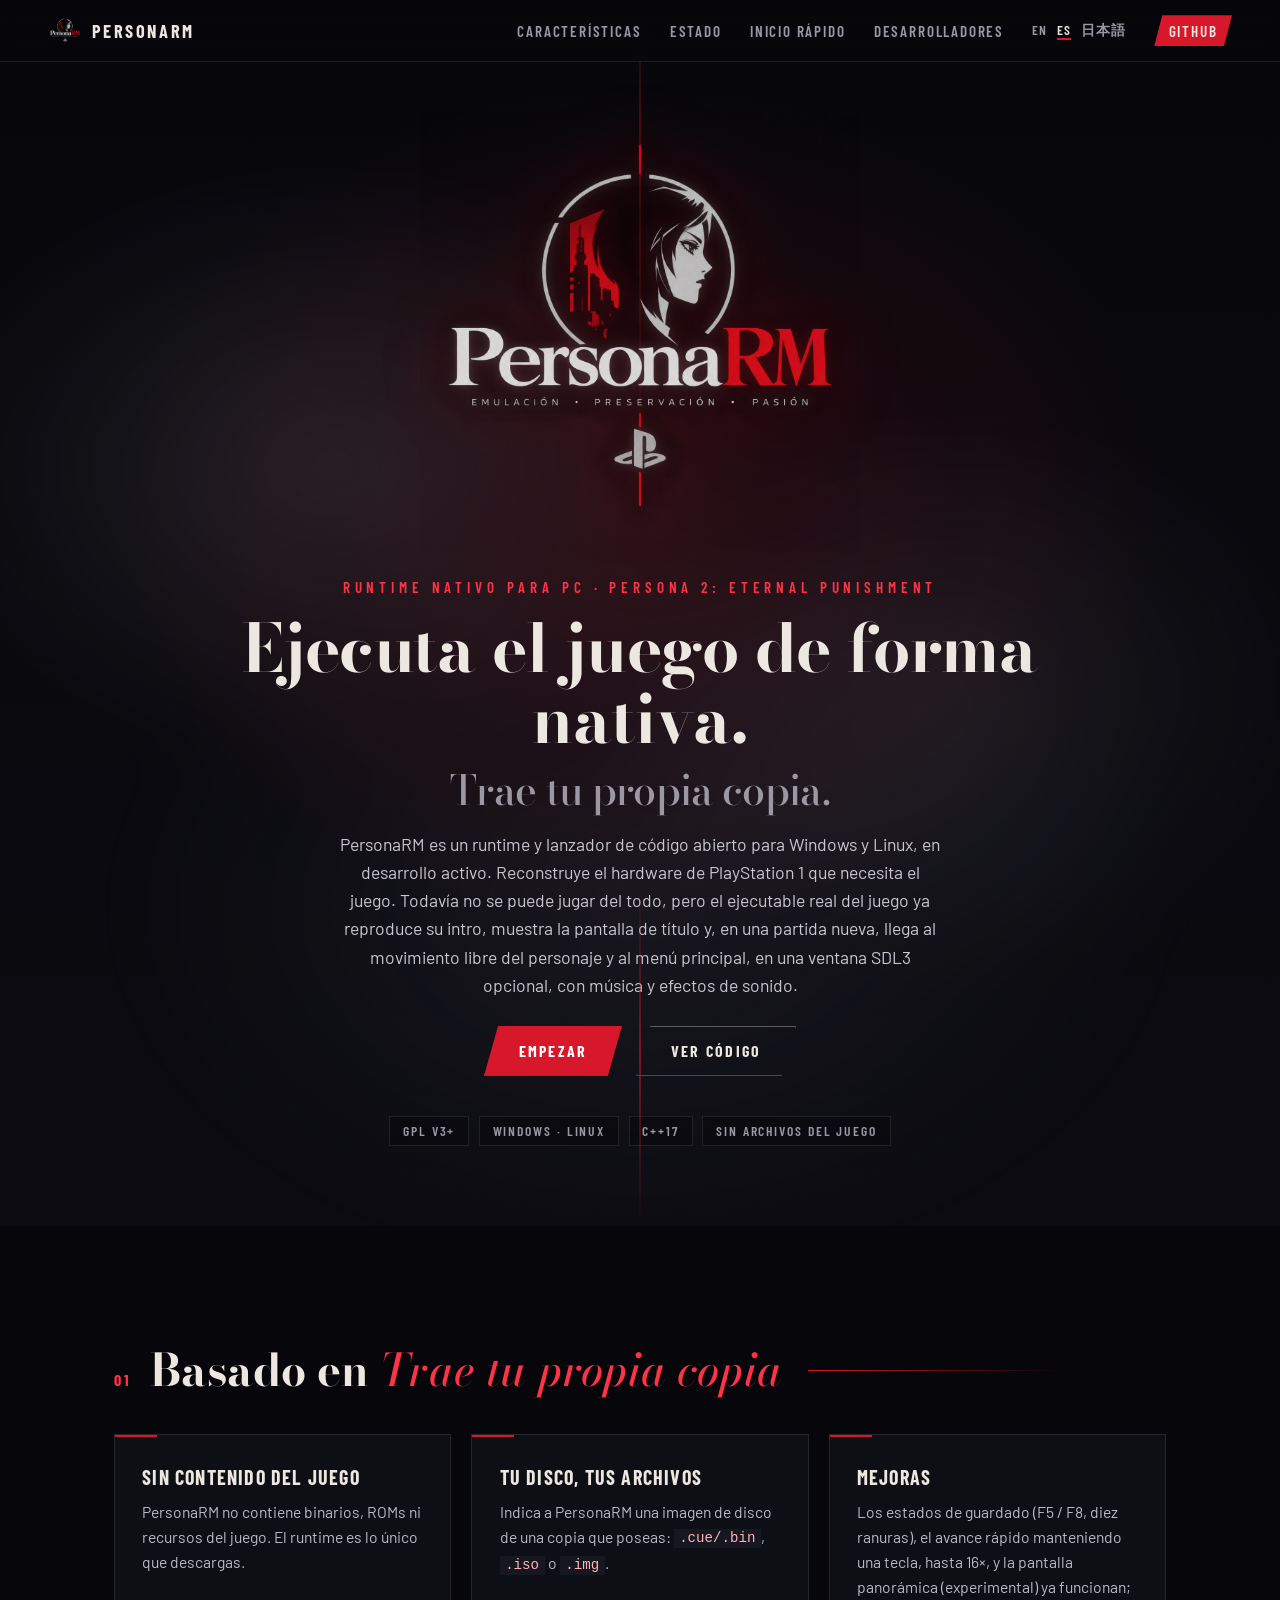
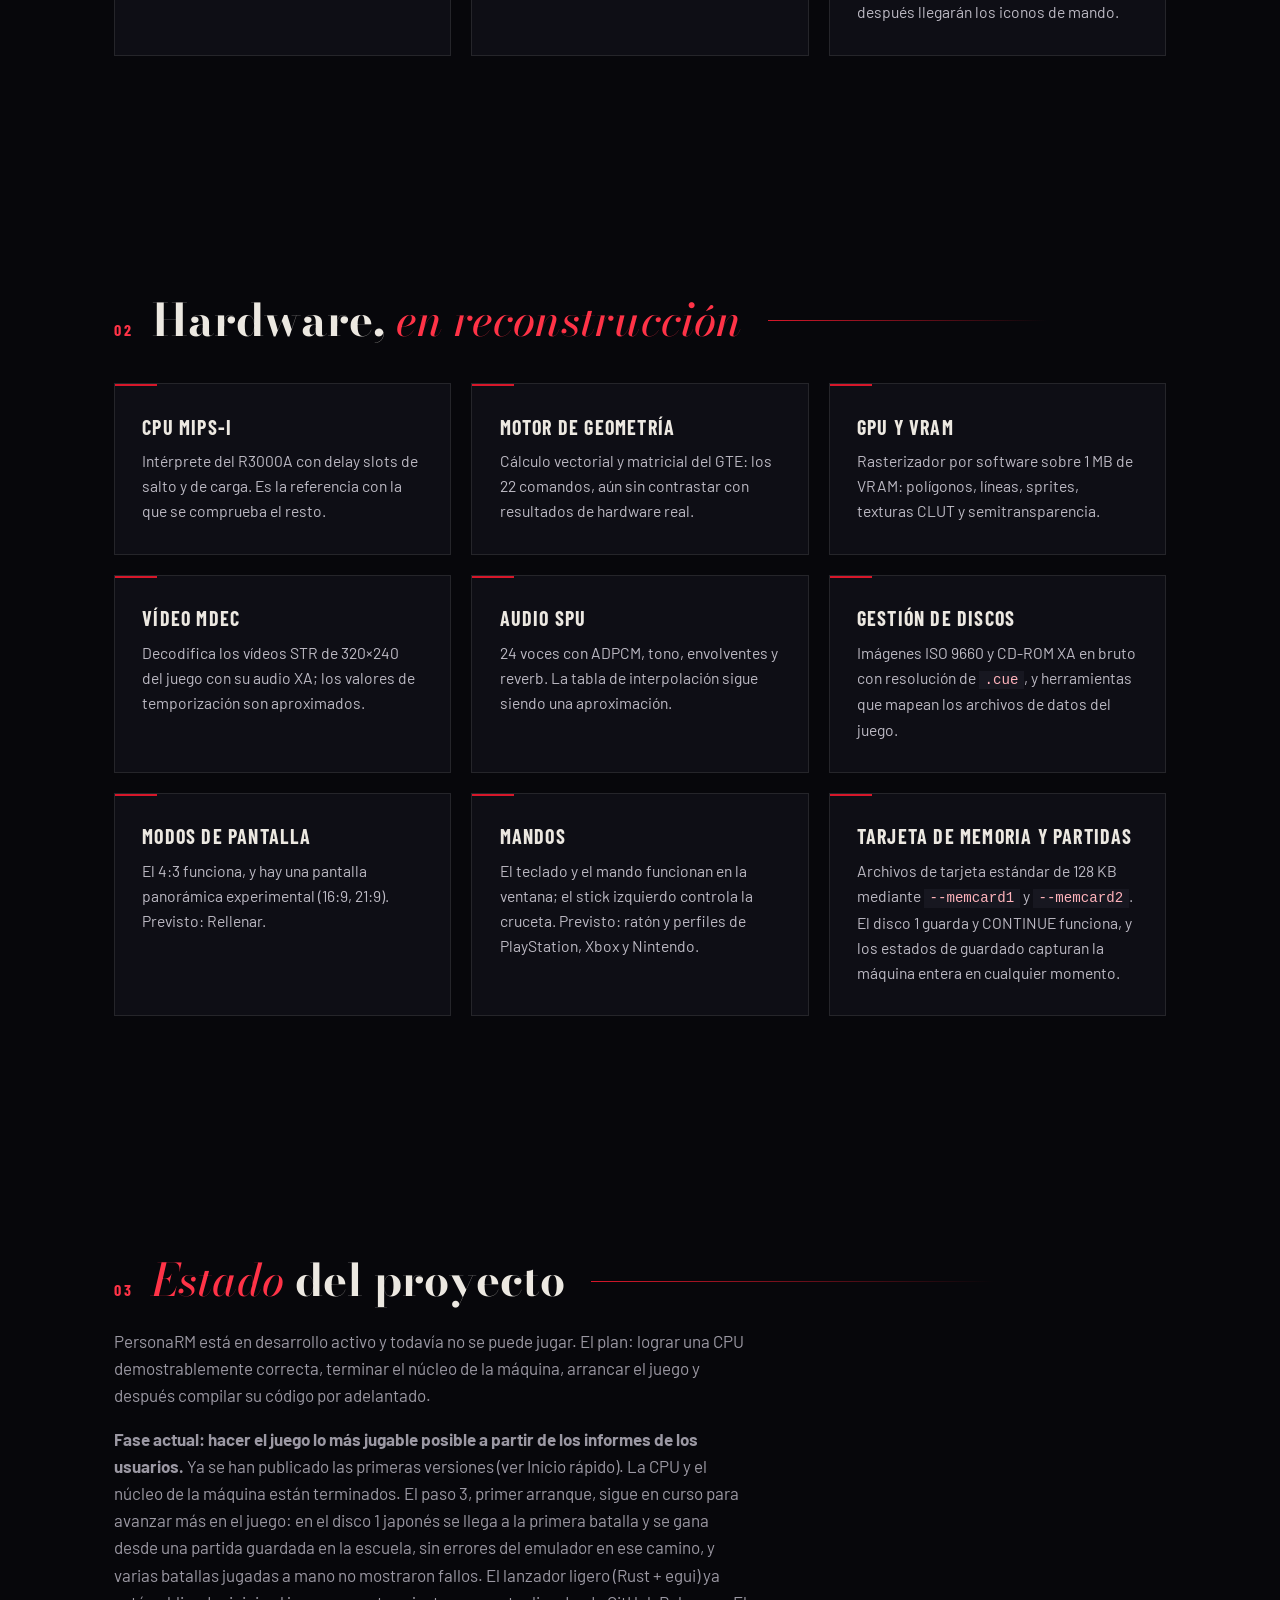
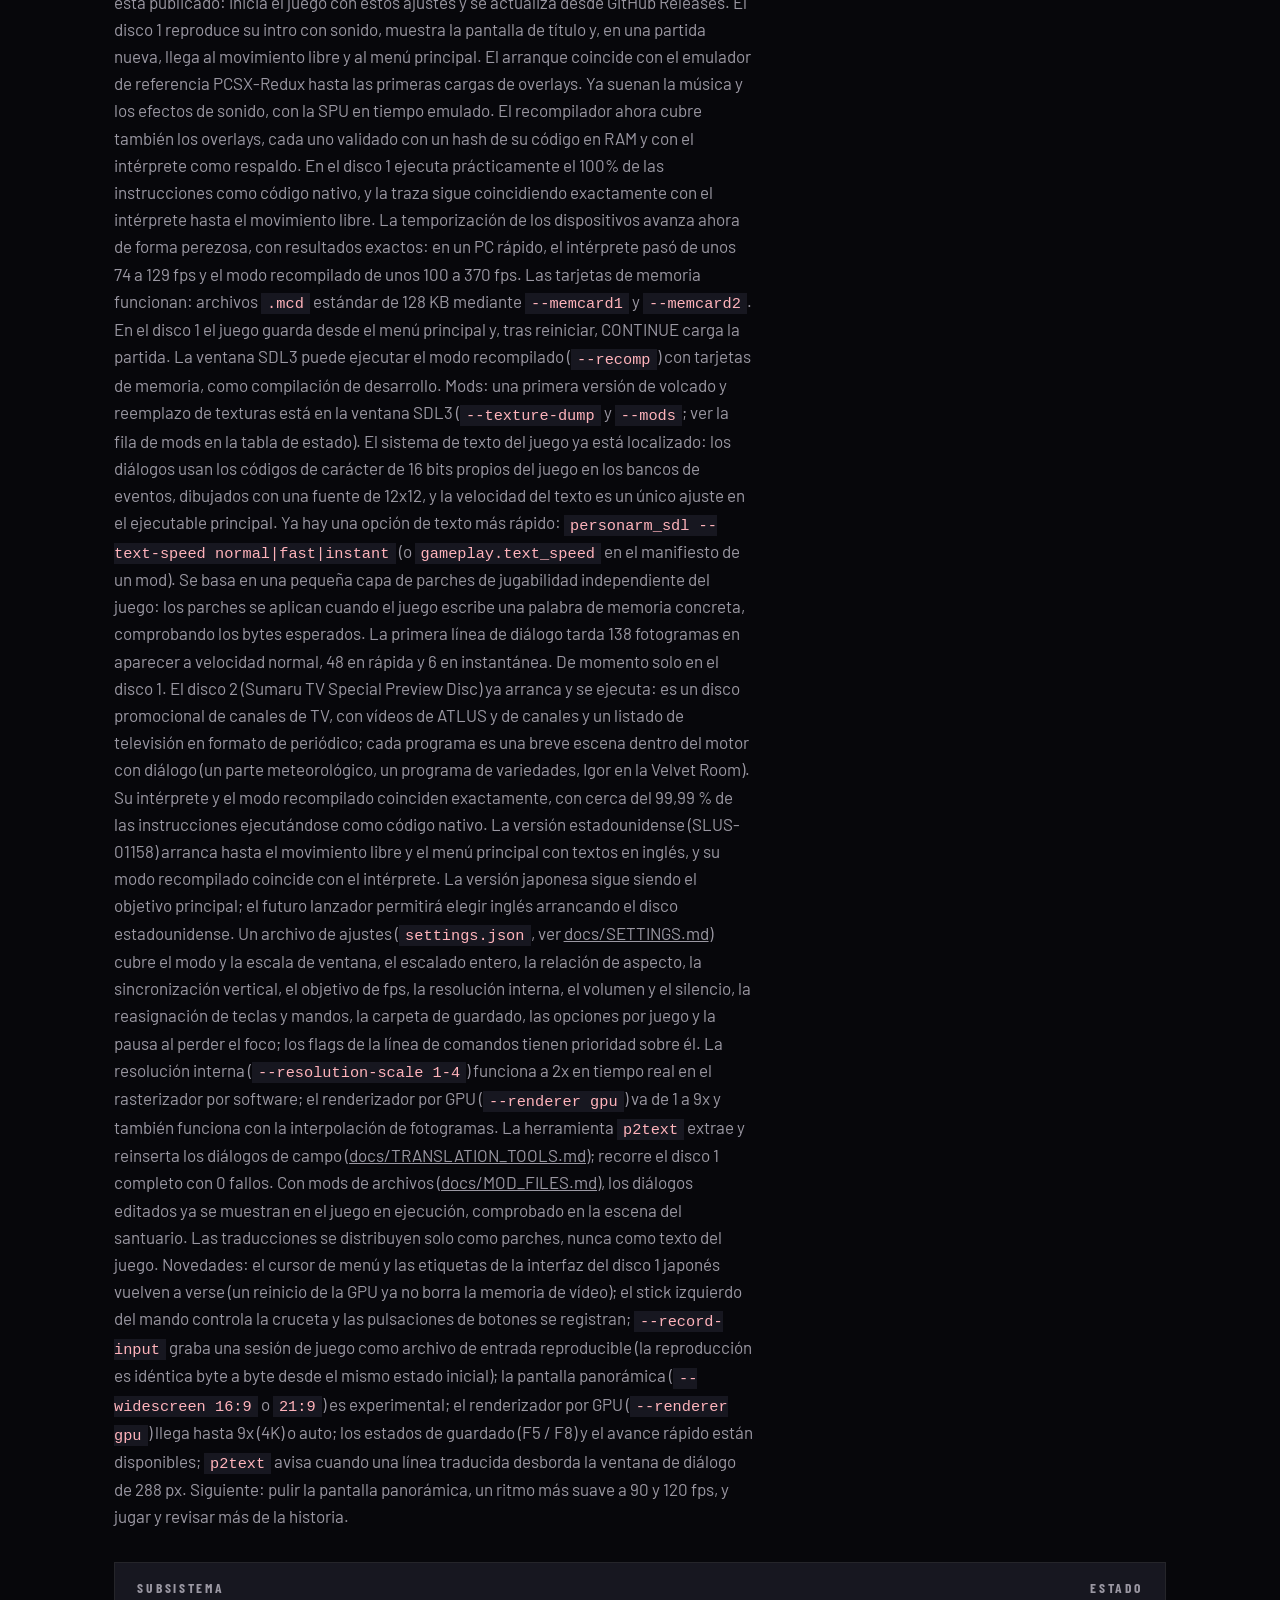
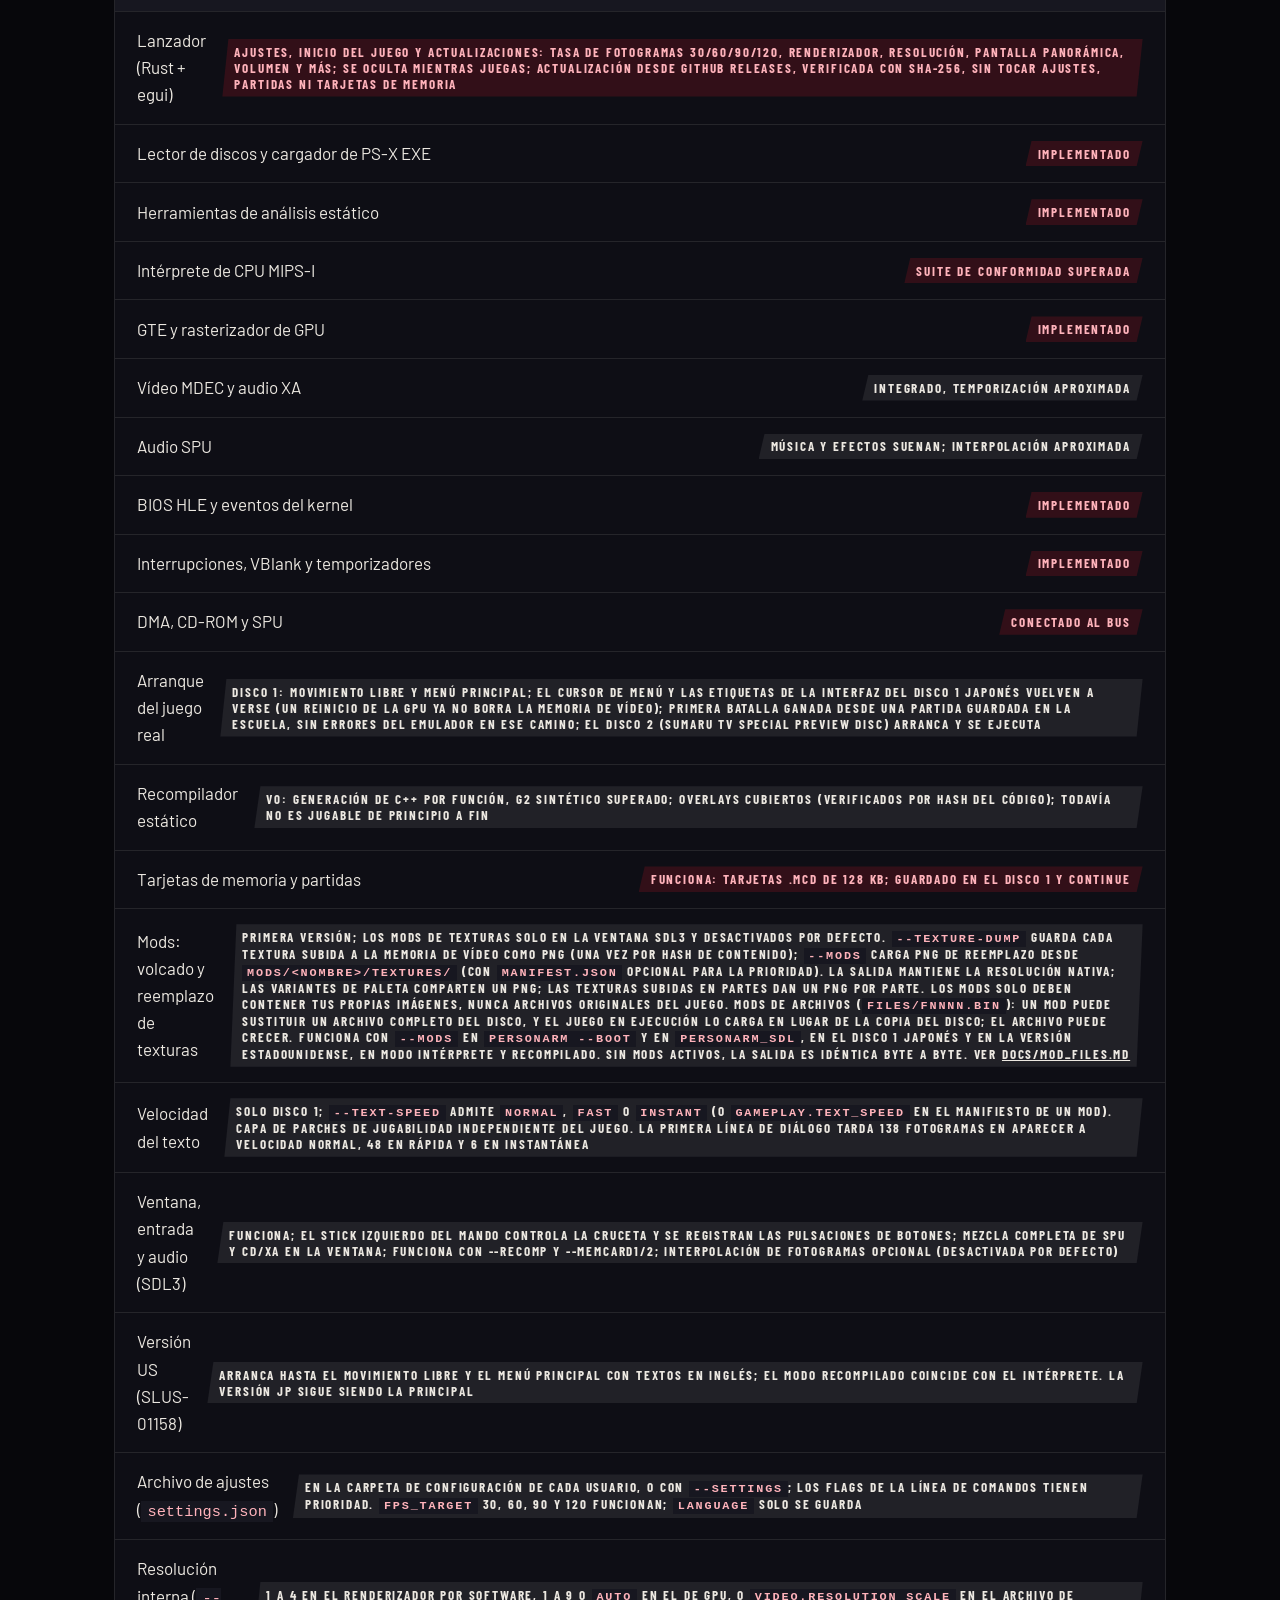
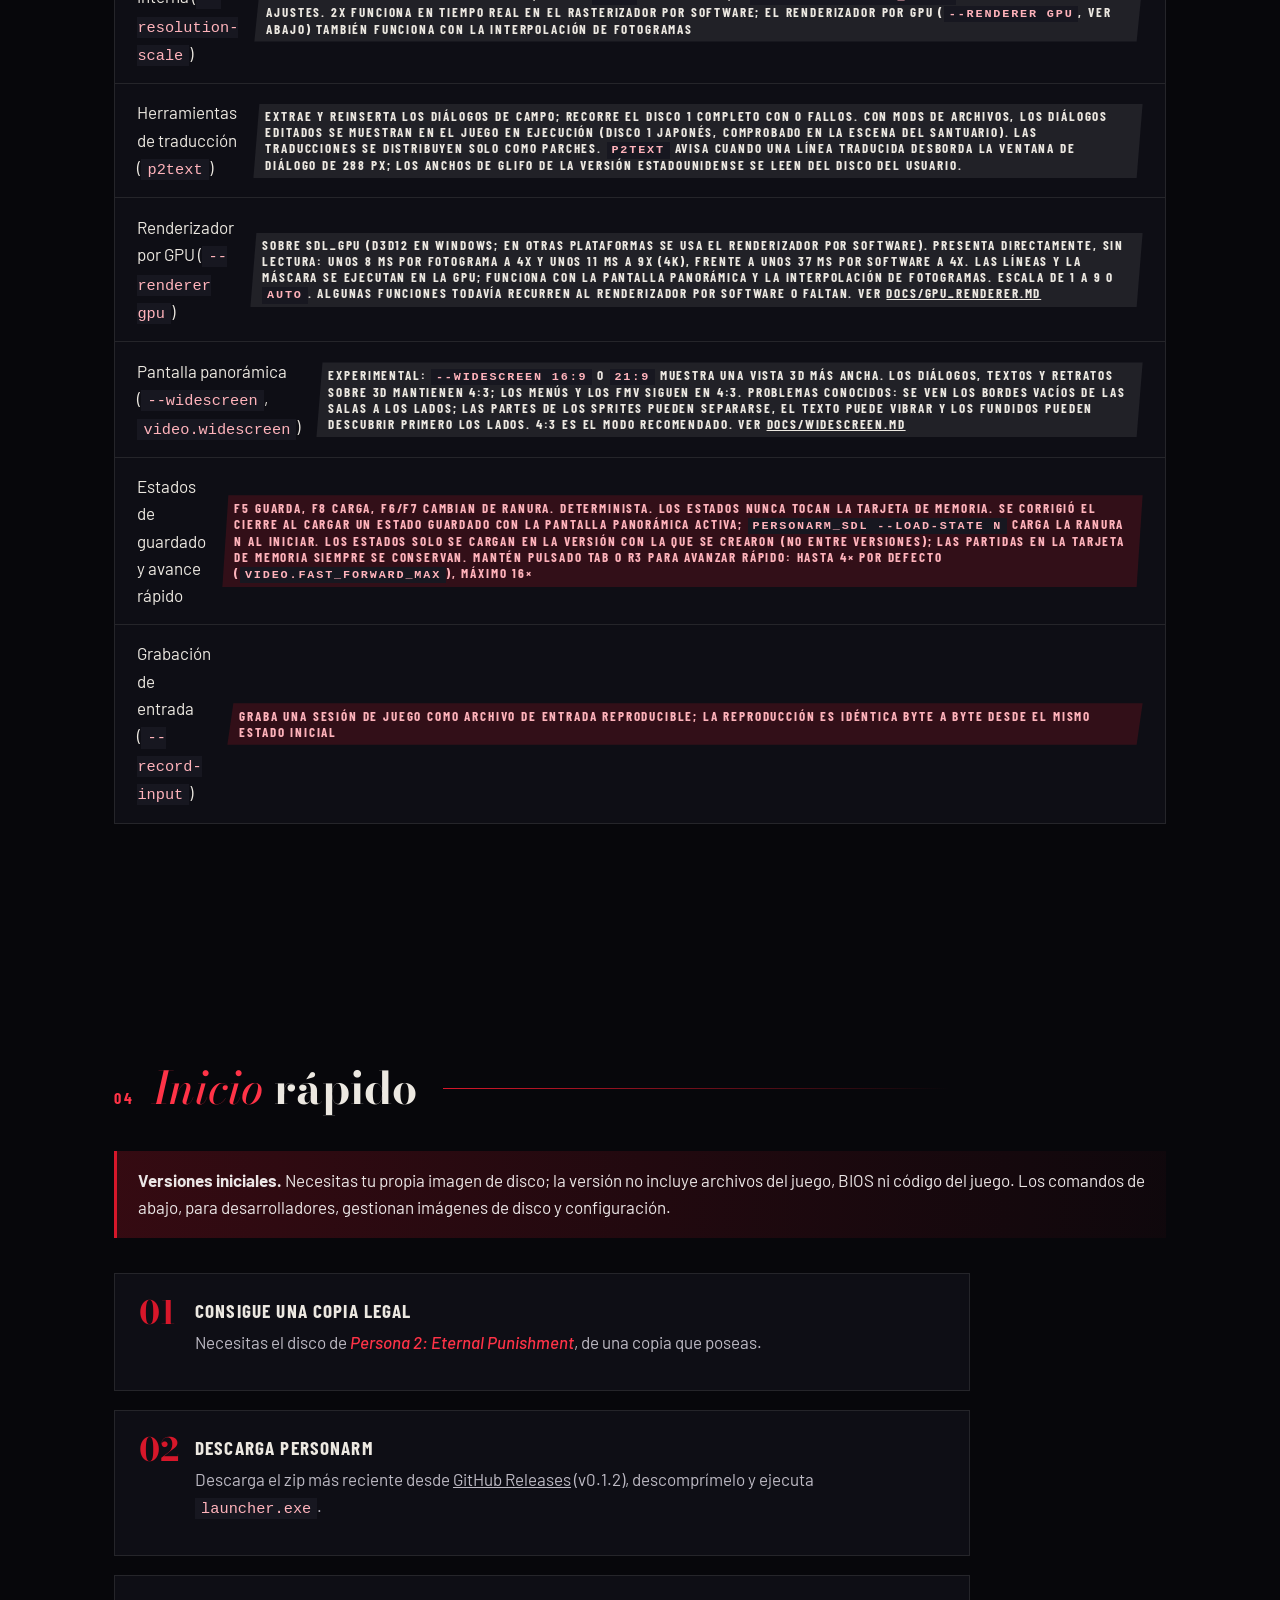
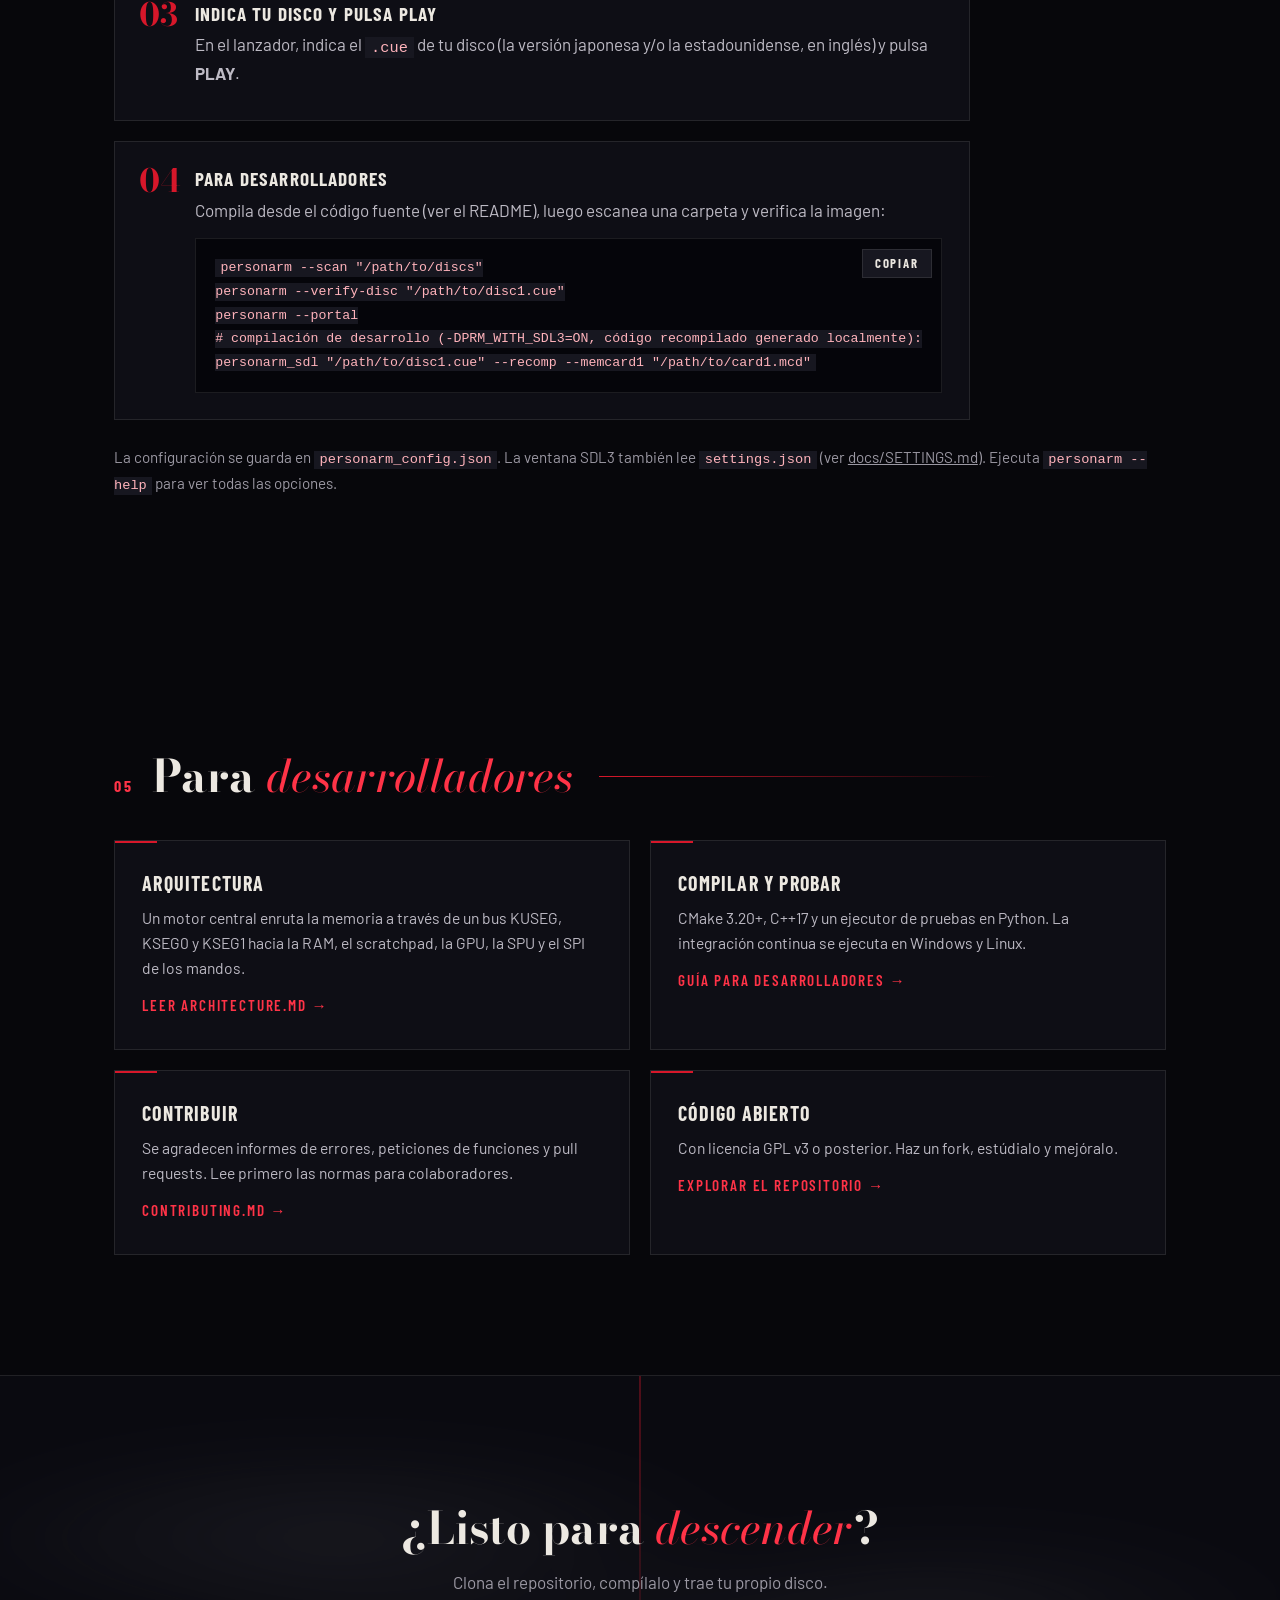
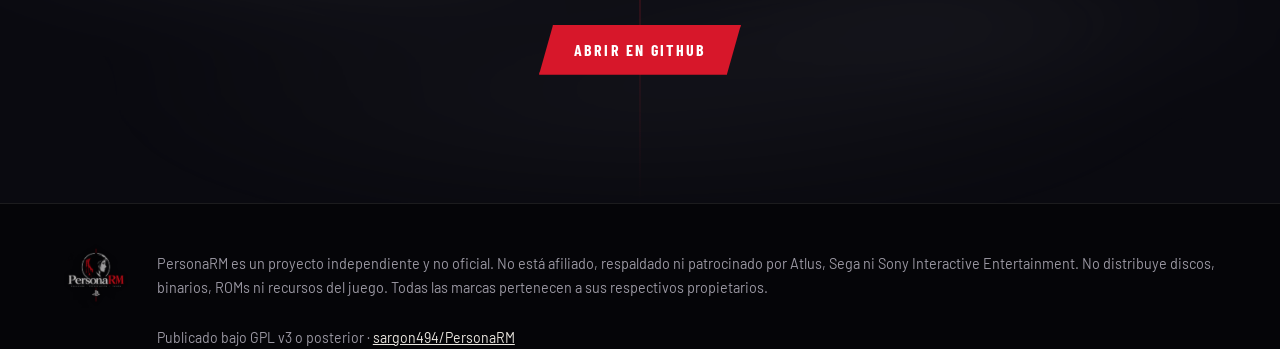
==== site/es/index.html @ 258acb5a "Docs: v0.1.2 release, launcher, GPU renderer and widescreen status Document the public releases (v0." ====
<!DOCTYPE html>
<html lang="es">

<head>
    <meta charset="UTF-8" />
    <meta name="viewport" content="width=device-width, initial-scale=1" />
    <title>PersonaRM — Runtime nativo para Persona 2: Eternal Punishment</title>
    <meta name="description"
        content="PersonaRM es un runtime y lanzador nativo de código abierto para PC de Persona 2: Eternal Punishment. Trae tu propia copia." />
    <meta name="theme-color" content="#07070b" />
    <link rel="icon" href="../assets/logo.png" />
    <meta property="og:title" content="PersonaRM" />
    <meta property="og:description"
        content="Runtime nativo para PC de Persona 2: Eternal Punishment. Trae tu propia copia." />
    <meta property="og:image" content="../assets/logo.png" />
    <link rel="preconnect" href="https://fonts.googleapis.com" />
    <link rel="preconnect" href="https://fonts.gstatic.com" crossorigin />
    <link
        href="https://fonts.googleapis.com/css2?family=Bodoni+Moda:opsz,wght@6..96,500;6..96,700&family=Barlow+Condensed:wght@500;600;700&family=Barlow:wght@400;500&display=swap"
        rel="stylesheet" />
    <link rel="alternate" hreflang="en" href="https://sargon494.github.io/PersonaRM/" />
    <link rel="alternate" hreflang="es" href="https://sargon494.github.io/PersonaRM/es/" />
    <link rel="alternate" hreflang="ja" href="https://sargon494.github.io/PersonaRM/ja/" />
    <link rel="alternate" hreflang="x-default" href="https://sargon494.github.io/PersonaRM/" />
    <link rel="stylesheet" href="../styles.css" />
</head>

<body>

    <a class="skip" href="#main">Saltar al contenido</a>

    <header class="topbar">
        <a class="brand" href="#top" aria-label="Inicio de PersonaRM">
            <img src="../assets/logo.png" alt="" width="34" height="34" />
            <span>PersonaRM</span>
        </a>
        <nav aria-label="Principal">
            <a href="#features">Características</a>
            <a href="#status">Estado</a>
            <a href="#start">Inicio rápido</a>
            <a href="#developers">Desarrolladores</a>
            <span class="lang" role="group" aria-label="Idioma">
                <a class="lang-link" href="../index.html" hreflang="en" lang="en">EN</a>
                <a class="lang-link" href="index.html" hreflang="es" lang="es" aria-current="true">ES</a>
                <a class="lang-link" href="../ja/index.html" hreflang="ja" lang="ja">日本語</a>
            </span>
            <a class="nav-cta" href="https://github.com/sargon494/PersonaRM">GitHub</a>
        </nav>
    </header>

    <main id="main">

        <!-- HERO -->
        <section class="hero" id="top">
            <div class="smoke" aria-hidden="true"></div>
            <div class="hero-inner">
                <img class="hero-logo" src="../assets/logo.png" alt="Logotipo de PersonaRM" />
                <p class="eyebrow">Runtime nativo para PC · Persona 2: Eternal Punishment</p>
                <h1>Ejecuta el juego de forma nativa. <span>Trae tu propia copia.</span></h1>
                <p class="lead">
                    PersonaRM es un runtime y lanzador de código abierto para Windows y Linux, en
                    desarrollo activo. Reconstruye el hardware de PlayStation 1 que necesita el juego.
                    Todavía no se puede jugar del todo, pero el ejecutable real del juego ya reproduce su intro, muestra la
                    pantalla de título y, en una partida nueva, llega al movimiento libre del personaje y al
                    menú principal, en una ventana SDL3 opcional, con música y efectos de sonido.
                </p>
                <div class="actions">
                    <a class="btn btn-primary" href="#start">Empezar</a>
                    <a class="btn" href="https://github.com/sargon494/PersonaRM">Ver código</a>
                </div>
                <ul class="chips" aria-label="Datos del proyecto">
                    <li>GPL v3+</li>
                    <li>Windows · Linux</li>
                    <li>C++17</li>
                    <li>Sin archivos del juego</li>
                </ul>
            </div>
        </section>

        <!-- PRINCIPLES -->
        <section class="section principles" aria-labelledby="principles-title">
            <header class="section-head reveal">
                <span class="num">01</span>
                <h2 id="principles-title">Basado en <em>Trae tu propia copia</em></h2>
            </header>
            <div class="grid three">
                <article class="card reveal">
                    <h3>Sin contenido del juego</h3>
                    <p>PersonaRM no contiene binarios, ROMs ni recursos del juego. El runtime es lo único que descargas.
                    </p>
                </article>
                <article class="card reveal">
                    <h3>Tu disco, tus archivos</h3>
                    <p>Indica a PersonaRM una imagen de disco de una copia que poseas: <code>.cue/.bin</code>, <code>.iso</code>
                        o <code>.img</code>.</p>
                </article>
                <article class="card reveal">
                    <h3>Mejoras</h3>
                    <p>Los estados de guardado (F5 / F8, diez ranuras), el avance rápido manteniendo una tecla, hasta 16×, y la pantalla panorámica (experimental) ya funcionan; después llegarán los iconos de mando.</p>
                </article>
            </div>
        </section>

        <!-- FEATURES -->
        <section class="section" id="features" aria-labelledby="features-title">
            <header class="section-head reveal">
                <span class="num">02</span>
                <h2 id="features-title">Hardware, <em>en reconstrucción</em></h2>
            </header>
            <div class="grid features">
                <article class="feature reveal">
                    <h3>CPU MIPS-I</h3>
                    <p>Intérprete del R3000A con delay slots de salto y de carga. Es la referencia con la que se comprueba el resto.</p>
                </article>
                <article class="feature reveal">
                    <h3>Motor de geometría</h3>
                    <p>Cálculo vectorial y matricial del GTE: los 22 comandos, aún sin contrastar con resultados de hardware real.</p>
                </article>
                <article class="feature reveal">
                    <h3>GPU y VRAM</h3>
                    <p>Rasterizador por software sobre 1 MB de VRAM: polígonos, líneas, sprites, texturas CLUT y semitransparencia.</p>
                </article>
                <article class="feature reveal">
                    <h3>Vídeo MDEC</h3>
                    <p>Decodifica los vídeos STR de 320×240 del juego con su audio XA; los valores de temporización son aproximados.</p>
                </article>
                <article class="feature reveal">
                    <h3>Audio SPU</h3>
                    <p>24 voces con ADPCM, tono, envolventes y reverb. La tabla de interpolación sigue siendo una aproximación.</p>
                </article>
                <article class="feature reveal">
                    <h3>Gestión de discos</h3>
                    <p>Imágenes ISO 9660 y CD-ROM XA en bruto con resolución de <code>.cue</code>, y herramientas que mapean los archivos de datos del juego.</p>
                </article>
                <article class="feature reveal">
                    <h3>Modos de pantalla</h3>
                    <p>El 4:3 funciona, y hay una pantalla panorámica experimental (16:9, 21:9). Previsto: Rellenar.</p>
                </article>
                <article class="feature reveal">
                    <h3>Mandos</h3>
                    <p>El teclado y el mando funcionan en la ventana; el stick izquierdo controla la cruceta. Previsto: ratón y perfiles de PlayStation, Xbox y Nintendo.</p>
                </article>
                <article class="feature reveal">
                    <h3>Tarjeta de memoria y partidas</h3>
                    <p>Archivos de tarjeta estándar de 128 KB mediante <code>--memcard1</code> y <code>--memcard2</code>. El disco 1 guarda y CONTINUE funciona, y los estados de guardado capturan la máquina entera en cualquier momento.</p>
                </article>
            </div>
        </section>

        <!-- STATUS -->
        <section class="section" id="status" aria-labelledby="status-title">
            <header class="section-head reveal">
                <span class="num">03</span>
                <h2 id="status-title"><em>Estado</em> del proyecto</h2>
            </header>
            <p class="intro reveal">PersonaRM está en desarrollo activo y todavía no se puede jugar. El plan:
                lograr una CPU demostrablemente correcta, terminar el núcleo de la máquina, arrancar el juego y después compilar su código por
                adelantado.</p>
            <p class="intro reveal"><strong>Fase actual: hacer el juego lo más jugable posible a partir de los informes de los usuarios.</strong> Ya se han publicado las primeras versiones (ver Inicio rápido). La CPU y el núcleo de la máquina
                están terminados. El paso 3, primer arranque, sigue en curso para avanzar más en el juego: en el disco 1 japonés se llega a la primera batalla y se gana desde una partida guardada en la escuela, sin errores del emulador en ese camino, y varias batallas jugadas a mano no mostraron fallos. El lanzador ligero (Rust + egui) ya está publicado: inicia el juego con estos ajustes y se actualiza desde GitHub Releases. El disco 1 reproduce su intro con sonido, muestra la pantalla de título y, en una partida nueva, llega al movimiento
                libre y al menú principal. El arranque coincide con el emulador de referencia PCSX-Redux hasta las primeras
                cargas de overlays. Ya suenan la música y los efectos de sonido, con la SPU en tiempo emulado. El recompilador
                ahora cubre también los overlays, cada uno validado con un hash de su código en RAM y con el intérprete como respaldo. En el disco 1 ejecuta
                prácticamente el 100% de las instrucciones como código nativo, y la traza sigue coincidiendo exactamente con el intérprete hasta el movimiento
                libre. La temporización de los dispositivos avanza ahora de forma perezosa, con resultados exactos: en un PC rápido, el intérprete pasó de unos 74 a 129 fps
                y el modo recompilado de unos 100 a 370 fps. Las tarjetas de memoria funcionan: archivos <code>.mcd</code> estándar de 128 KB mediante <code>--memcard1</code> y <code>--memcard2</code>. En el disco 1 el juego guarda desde el menú principal y, tras reiniciar, CONTINUE carga la partida. La ventana SDL3 puede ejecutar el modo recompilado (<code>--recomp</code>) con tarjetas de memoria, como compilación de desarrollo. Mods: una primera versión de volcado y reemplazo de texturas está en la ventana SDL3 (<code>--texture-dump</code> y <code>--mods</code>; ver la fila de mods en la tabla de estado). El sistema de texto del juego ya está localizado: los diálogos usan los códigos de carácter de 16 bits propios del juego en los bancos de eventos, dibujados con una fuente de 12x12, y la velocidad del texto es un único ajuste en el ejecutable principal. Ya hay una opción de texto más rápido: <code>personarm_sdl --text-speed normal|fast|instant</code> (o <code>gameplay.text_speed</code> en el manifiesto de un mod). Se basa en una pequeña capa de parches de jugabilidad independiente del juego: los parches se aplican cuando el juego escribe una palabra de memoria concreta, comprobando los bytes esperados. La primera línea de diálogo tarda 138 fotogramas en aparecer a velocidad normal, 48 en rápida y 6 en instantánea. De momento solo en el disco 1. El disco 2 (Sumaru TV Special Preview Disc) ya arranca y se ejecuta: es un disco promocional de canales de TV, con vídeos de ATLUS y de canales y un listado de televisión en formato de periódico; cada programa es una breve escena dentro del motor con diálogo (un parte meteorológico, un programa de variedades, Igor en la Velvet Room). Su intérprete y el modo recompilado coinciden exactamente, con cerca del 99,99 % de las instrucciones ejecutándose como código nativo. La versión estadounidense (SLUS-01158) arranca hasta el movimiento libre y el menú principal con textos en inglés, y su modo recompilado coincide con el intérprete. La versión japonesa sigue siendo el objetivo principal; el futuro lanzador permitirá elegir inglés arrancando el disco estadounidense. Un archivo de ajustes (<code>settings.json</code>, ver <a href="https://github.com/sargon494/PersonaRM/blob/main/docs/SETTINGS.md">docs/SETTINGS.md</a>) cubre el modo y la escala de ventana, el escalado entero, la relación de aspecto, la sincronización vertical, el objetivo de fps, la resolución interna, el volumen y el silencio, la reasignación de teclas y mandos, la carpeta de guardado, las opciones por juego y la pausa al perder el foco; los flags de la línea de comandos tienen prioridad sobre él. La resolución interna (<code>--resolution-scale 1-4</code>) funciona a 2x en tiempo real en el rasterizador por software; el renderizador por GPU (<code>--renderer gpu</code>) va de 1 a 9x y también funciona con la interpolación de fotogramas. La herramienta <code>p2text</code> extrae y reinserta los diálogos de campo (<a href="https://github.com/sargon494/PersonaRM/blob/main/docs/TRANSLATION_TOOLS.md">docs/TRANSLATION_TOOLS.md</a>); recorre el disco 1 completo con 0 fallos. Con mods de archivos (<a href="https://github.com/sargon494/PersonaRM/blob/main/docs/MOD_FILES.md">docs/MOD_FILES.md</a>), los diálogos editados ya se muestran en el juego en ejecución, comprobado en la escena del santuario. Las traducciones se distribuyen solo como parches, nunca como texto del juego. Novedades: el cursor de menú y las etiquetas de la interfaz del disco 1 japonés vuelven a verse (un reinicio de la GPU ya no borra la memoria de vídeo); el stick izquierdo del mando controla la cruceta y las pulsaciones de botones se registran; <code>--record-input</code> graba una sesión de juego como archivo de entrada reproducible (la reproducción es idéntica byte a byte desde el mismo estado inicial); la pantalla panorámica (<code>--widescreen 16:9</code> o <code>21:9</code>) es experimental; el renderizador por GPU (<code>--renderer gpu</code>) llega hasta 9x (4K) o auto; los estados de guardado (F5 / F8) y el avance rápido están disponibles; <code>p2text</code> avisa cuando una línea traducida desborda la ventana de diálogo de 288 px. Siguiente: pulir la pantalla panorámica, un ritmo más suave a 90 y 120 fps, y jugar y revisar más de la historia.</p>
            <div class="status-table reveal" role="table" aria-label="Estado de los subsistemas">
                <div class="row head" role="row"><span role="columnheader">Subsistema</span><span
                        role="columnheader">Estado</span></div>
                <div class="row" role="row"><span role="cell">Lanzador (Rust + egui)</span><span role="cell"
                        class="tag ok">Ajustes, inicio del juego y actualizaciones: tasa de fotogramas 30/60/90/120, renderizador, resolución, pantalla panorámica, volumen y más; se oculta mientras juegas; actualización desde GitHub Releases, verificada con SHA-256, sin tocar ajustes, partidas ni tarjetas de memoria</span></div>
                <div class="row" role="row"><span role="cell">Lector de discos y cargador de PS-X EXE</span><span role="cell"
                        class="tag ok">Implementado</span></div>
                <div class="row" role="row"><span role="cell">Herramientas de análisis estático</span><span role="cell"
                        class="tag ok">Implementado</span></div>
                <div class="row" role="row"><span role="cell">Intérprete de CPU MIPS-I</span><span role="cell"
                        class="tag ok">Suite de conformidad superada</span></div>
                <div class="row" role="row"><span role="cell">GTE y rasterizador de GPU</span><span role="cell"
                        class="tag ok">Implementado</span></div>
                <div class="row" role="row"><span role="cell">Vídeo MDEC y audio XA</span><span role="cell"
                        class="tag progress">Integrado, temporización aproximada</span></div>
                <div class="row" role="row"><span role="cell">Audio SPU</span><span role="cell"
                        class="tag progress">Música y efectos suenan; interpolación aproximada</span></div>
                <div class="row" role="row"><span role="cell">BIOS HLE y eventos del kernel</span><span role="cell"
                        class="tag ok">Implementado</span></div>
                <div class="row" role="row"><span role="cell">Interrupciones, VBlank y temporizadores</span><span role="cell"
                        class="tag ok">Implementado</span></div>
                <div class="row" role="row"><span role="cell">DMA, CD-ROM y SPU</span><span role="cell"
                        class="tag ok">Conectado al bus</span></div>
                <div class="row" role="row"><span role="cell">Arranque del juego real</span><span role="cell"
                        class="tag progress">Disco 1: movimiento libre y menú principal; el cursor de menú y las etiquetas de la interfaz del disco 1 japonés vuelven a verse (un reinicio de la GPU ya no borra la memoria de vídeo); primera batalla ganada desde una partida guardada en la escuela, sin errores del emulador en ese camino; el disco 2 (Sumaru TV Special Preview Disc) arranca y se ejecuta</span></div>
                <div class="row" role="row"><span role="cell">Recompilador estático</span><span role="cell"
                        class="tag progress">v0: generación de C++ por función, G2 sintético superado; overlays cubiertos (verificados por hash del código); todavía no es jugable de principio a fin</span></div>
                <div class="row" role="row"><span role="cell">Tarjetas de memoria y partidas</span><span role="cell"
                        class="tag ok">Funciona: tarjetas .mcd de 128 KB; guardado en el disco 1 y CONTINUE</span></div>
                <div class="row" role="row"><span role="cell">Mods: volcado y reemplazo de texturas</span><span role="cell"
                        class="tag progress">Primera versión; los mods de texturas solo en la ventana SDL3 y desactivados por defecto. <code>--texture-dump</code> guarda cada textura subida a la memoria de vídeo como PNG (una vez por hash de contenido); <code>--mods</code> carga PNG de reemplazo desde <code>mods/&lt;nombre&gt;/textures/</code> (con <code>manifest.json</code> opcional para la prioridad). La salida mantiene la resolución nativa; las variantes de paleta comparten un PNG; las texturas subidas en partes dan un PNG por parte. Los mods solo deben contener tus propias imágenes, nunca archivos originales del juego. Mods de archivos (<code>files/Fnnnn.BIN</code>): un mod puede sustituir un archivo completo del disco, y el juego en ejecución lo carga en lugar de la copia del disco; el archivo puede crecer. Funciona con <code>--mods</code> en <code>personarm --boot</code> y en <code>personarm_sdl</code>, en el disco 1 japonés y en la versión estadounidense, en modo intérprete y recompilado. Sin mods activos, la salida es idéntica byte a byte. Ver <a href="https://github.com/sargon494/PersonaRM/blob/main/docs/MOD_FILES.md">docs/MOD_FILES.md</a></span></div>
                <div class="row" role="row"><span role="cell">Velocidad del texto</span><span role="cell"
                        class="tag progress">Solo disco 1; <code>--text-speed</code> admite <code>normal</code>, <code>fast</code> o <code>instant</code> (o <code>gameplay.text_speed</code> en el manifiesto de un mod). Capa de parches de jugabilidad independiente del juego. La primera línea de diálogo tarda 138 fotogramas en aparecer a velocidad normal, 48 en rápida y 6 en instantánea</span></div>
                <div class="row" role="row"><span role="cell">Ventana, entrada y audio (SDL3)</span><span role="cell"
                        class="tag progress">Funciona; el stick izquierdo del mando controla la cruceta y se registran las pulsaciones de botones; mezcla completa de SPU y CD/XA en la ventana; funciona con --recomp y --memcard1/2; interpolación de fotogramas opcional (desactivada por defecto)</span></div>
                <div class="row" role="row"><span role="cell">Versión US (SLUS-01158)</span><span role="cell"
                        class="tag progress">Arranca hasta el movimiento libre y el menú principal con textos en inglés; el modo recompilado coincide con el intérprete. La versión JP sigue siendo la principal</span></div>
                <div class="row" role="row"><span role="cell">Archivo de ajustes (<code>settings.json</code>)</span><span role="cell"
                        class="tag progress">En la carpeta de configuración de cada usuario, o con <code>--settings</code>; los flags de la línea de comandos tienen prioridad. <code>fps_target</code> 30, 60, 90 y 120 funcionan; <code>language</code> solo se guarda</span></div>
                <div class="row" role="row"><span role="cell">Resolución interna (<code>--resolution-scale</code>)</span><span role="cell"
                        class="tag progress">1 a 4 en el renderizador por software, 1 a 9 o <code>auto</code> en el de GPU, o <code>video.resolution_scale</code> en el archivo de ajustes. 2x funciona en tiempo real en el rasterizador por software; el renderizador por GPU (<code>--renderer gpu</code>, ver abajo) también funciona con la interpolación de fotogramas</span></div>
                <div class="row" role="row"><span role="cell">Herramientas de traducción (<code>p2text</code>)</span><span role="cell"
                        class="tag progress">Extrae y reinserta los diálogos de campo; recorre el disco 1 completo con 0 fallos. Con mods de archivos, los diálogos editados se muestran en el juego en ejecución (disco 1 japonés, comprobado en la escena del santuario). Las traducciones se distribuyen solo como parches. <code>p2text</code> avisa cuando una línea traducida desborda la ventana de diálogo de 288 px; los anchos de glifo de la versión estadounidense se leen del disco del usuario.</span></div>
                <div class="row" role="row"><span role="cell">Renderizador por GPU (<code>--renderer gpu</code>)</span><span role="cell"
                        class="tag progress">Sobre SDL_gpu (D3D12 en Windows; en otras plataformas se usa el renderizador por software). Presenta directamente, sin lectura: unos 8 ms por fotograma a 4x y unos 11 ms a 9x (4K), frente a unos 37 ms por software a 4x. Las líneas y la máscara se ejecutan en la GPU; funciona con la pantalla panorámica y la interpolación de fotogramas. Escala de 1 a 9 o <code>auto</code>. Algunas funciones todavía recurren al renderizador por software o faltan. Ver <a href="https://github.com/sargon494/PersonaRM/blob/main/docs/GPU_RENDERER.md">docs/GPU_RENDERER.md</a></span></div>
                <div class="row" role="row"><span role="cell">Pantalla panorámica (<code>--widescreen</code>, <code>video.widescreen</code>)</span><span role="cell"
                        class="tag progress">Experimental: <code>--widescreen 16:9</code> o <code>21:9</code> muestra una vista 3D más ancha. Los diálogos, textos y retratos sobre 3D mantienen 4:3; los menús y los FMV siguen en 4:3. Problemas conocidos: se ven los bordes vacíos de las salas a los lados; las partes de los sprites pueden separarse, el texto puede vibrar y los fundidos pueden descubrir primero los lados. 4:3 es el modo recomendado. Ver <a href="https://github.com/sargon494/PersonaRM/blob/main/docs/WIDESCREEN.md">docs/WIDESCREEN.md</a></span></div>
                <div class="row" role="row"><span role="cell">Estados de guardado y avance rápido</span><span role="cell"
                        class="tag ok">F5 guarda, F8 carga, F6/F7 cambian de ranura. Determinista. Los estados nunca tocan la tarjeta de memoria. Se corrigió el cierre al cargar un estado guardado con la pantalla panorámica activa; <code>personarm_sdl --load-state N</code> carga la ranura N al iniciar. Los estados solo se cargan en la versión con la que se crearon (no entre versiones); las partidas en la tarjeta de memoria siempre se conservan. Mantén pulsado Tab o R3 para avanzar rápido: hasta 4× por defecto (<code>video.fast_forward_max</code>), máximo 16×</span></div>
                <div class="row" role="row"><span role="cell">Grabación de entrada (<code>--record-input</code>)</span><span role="cell"
                        class="tag ok">Graba una sesión de juego como archivo de entrada reproducible; la reproducción es idéntica byte a byte desde el mismo estado inicial</span></div>
            </div>
        </section>

        <!-- QUICK START -->
        <section class="section" id="start" aria-labelledby="start-title">
            <header class="section-head reveal">
                <span class="num">04</span>
                <h2 id="start-title"><em>Inicio</em> rápido</h2>
            </header>
            <div class="notice reveal">
                <strong>Versiones iniciales.</strong> Necesitas tu propia imagen de disco; la versión no incluye archivos del juego, BIOS ni código del juego. Los comandos de abajo, para desarrolladores, gestionan imágenes de disco y
                configuración.
            </div>
            <ol class="steps">
                <li class="reveal">
                    <h3>Consigue una copia legal</h3>
                    <p>Necesitas el disco de <em>Persona 2: Eternal Punishment</em>, de una copia que poseas.</p>
                </li>
                <li class="reveal">
                    <h3>Descarga PersonaRM</h3>
                    <p>Descarga el zip más reciente desde <a href="https://github.com/sargon494/PersonaRM/releases">GitHub Releases</a> (v0.1.2), descomprímelo y ejecuta <code>launcher.exe</code>.</p>
                </li>
                <li class="reveal">
                    <h3>Indica tu disco y pulsa PLAY</h3>
                    <p>En el lanzador, indica el <code>.cue</code> de tu disco (la versión japonesa y/o la estadounidense, en inglés) y pulsa <strong>PLAY</strong>.</p>
                </li>
                <li class="reveal">
                    <h3>Para desarrolladores</h3>
                    <p>Compila desde el código fuente (ver el README), luego escanea una carpeta y verifica la imagen:</p>
                    <div class="code">
                        <pre><code>personarm --scan "/path/to/discs"
personarm --verify-disc "/path/to/disc1.cue"
personarm --portal
# compilación de desarrollo (-DPRM_WITH_SDL3=ON, código recompilado generado localmente):
personarm_sdl "/path/to/disc1.cue" --recomp --memcard1 "/path/to/card1.mcd"</code></pre>
                        <button class="copy" type="button" aria-label="Copiar comandos">Copiar</button>
                    </div>
                </li>
            </ol>
            <p class="fine reveal">La configuración se guarda en <code>personarm_config.json</code>. La ventana SDL3 también lee <code>settings.json</code> (ver <a href="https://github.com/sargon494/PersonaRM/blob/main/docs/SETTINGS.md">docs/SETTINGS.md</a>). Ejecuta
                <code>personarm --help</code> para ver todas las opciones.</p>
        </section>

        <!-- DEVELOPERS -->
        <section class="section" id="developers" aria-labelledby="dev-title">
            <header class="section-head reveal">
                <span class="num">05</span>
                <h2 id="dev-title">Para <em>desarrolladores</em></h2>
            </header>
            <div class="grid two">
                <article class="card reveal">
                    <h3>Arquitectura</h3>
                    <p>Un motor central enruta la memoria a través de un bus KUSEG, KSEG0 y KSEG1 hacia la RAM, el scratchpad, la GPU,
                        la SPU y el SPI de los mandos.</p>
                    <a class="link" href="https://github.com/sargon494/PersonaRM/blob/main/ARCHITECTURE.md">Leer
                        ARCHITECTURE.md →</a>
                </article>
                <article class="card reveal">
                    <h3>Compilar y probar</h3>
                    <p>CMake 3.20+, C++17 y un ejecutor de pruebas en Python. La integración continua se ejecuta en Windows y Linux.
                    </p>
                    <a class="link"
                        href="https://github.com/sargon494/PersonaRM/blob/main/docs/DEVELOPER_GUIDE.md">Guía para desarrolladores
                        →</a>
                </article>
                <article class="card reveal">
                    <h3>Contribuir</h3>
                    <p>Se agradecen informes de errores, peticiones de funciones y pull requests. Lee primero las normas para colaboradores.
                    </p>
                    <a class="link"
                        href="https://github.com/sargon494/PersonaRM/blob/main/CONTRIBUTING.md">CONTRIBUTING.md →</a>
                </article>
                <article class="card reveal">
                    <h3>Código abierto</h3>
                    <p>Con licencia GPL v3 o posterior. Haz un fork, estúdialo y mejóralo.</p>
                    <a class="link" href="https://github.com/sargon494/PersonaRM">Explorar el repositorio →</a>
                </article>
            </div>
        </section>

        <!-- CTA -->
        <section class="cta reveal">
            <div class="smoke" aria-hidden="true"></div>
            <h2>¿Listo para <em>descender</em>?</h2>
            <p>Clona el repositorio, compílalo y trae tu propio disco.</p>
            <a class="btn btn-primary" href="https://github.com/sargon494/PersonaRM">Abrir en GitHub</a>
        </section>

    </main>

    <footer class="footer">
        <div class="footer-inner">
            <img src="../assets/logo.png" alt="" width="64" height="64" />
            <p class="legal">
                PersonaRM es un proyecto independiente y no oficial. No está afiliado, respaldado ni patrocinado por
                Atlus, Sega ni Sony Interactive Entertainment. No distribuye discos, binarios, ROMs ni recursos del juego.
                Todas las marcas pertenecen a sus respectivos propietarios.
            </p>
            <p class="license">Publicado bajo GPL v3 o posterior · <a
                    href="https://github.com/sargon494/PersonaRM">sargon494/PersonaRM</a></p>
        </div>
    </footer>

    <script src="../main.js"></script>
</body>

</html>
---- site/styles.css ----
/* PersonaRM — visual language inspired by Persona 2: Eternal Punishment:
   high-contrast black and crimson, angular cuts, serif display type, smoke. */

:root {
    --ink: #07070b;
    --ink-2: #0e0e15;
    --ink-3: #171720;
    --paper: #ece8e1;
    --muted: #9b98a3;
    --line: rgba(236, 232, 225, 0.10);
    --red: #d7172a;
    --red-hi: #ff3347;
    --red-deep: #6e0b14;
    --cut: polygon(14px 0, 100% 0, calc(100% - 14px) 100%, 0 100%);
    --display: "Bodoni Moda", "Didot", "Times New Roman", serif;
    --ui: "Barlow Condensed", "Arial Narrow", Arial, sans-serif;
    --body: "Barlow", system-ui, -apple-system, "Segoe UI", sans-serif;
}

* {
    box-sizing: border-box;
}

html {
    scroll-behavior: smooth;
    scroll-padding-top: 80px;
}

body {
    margin: 0;
    background: var(--ink);
    color: var(--paper);
    font: 400 1.0625rem/1.6 var(--body);
    -webkit-font-smoothing: antialiased;
    overflow-x: hidden;
}

img {
    max-width: 100%;
    display: block;
}

a {
    color: inherit;
}

code,
pre {
    font-family: ui-monospace, "SFMono-Regular", Consolas, monospace;
}

code {
    background: var(--ink-3);
    padding: .1em .4em;
    color: #ffb3bb;
    font-size: .9em;
}

em {
    font-style: italic;
    color: var(--red-hi);
    font-weight: 500;
}

:focus-visible {
    outline: 2px solid var(--red-hi);
    outline-offset: 3px;
}

.skip {
    position: absolute;
    left: -9999px;
    top: 0;
    background: var(--red);
    color: #fff;
    padding: .5rem 1rem;
    z-index: 100;
}

.skip:focus {
    left: 1rem;
    top: 1rem;
}

/* ---------- Top bar ---------- */
.topbar {
    position: fixed;
    inset: 0 0 auto 0;
    z-index: 50;
    display: flex;
    justify-content: space-between;
    align-items: center;
    padding: .85rem clamp(1.25rem, 4vw, 3rem);
    background: linear-gradient(to bottom, rgba(7, 7, 11, .95), rgba(7, 7, 11, .6));
    backdrop-filter: blur(8px);
    border-bottom: 1px solid var(--line);
}

.brand {
    display: flex;
    align-items: center;
    gap: .6rem;
    text-decoration: none;
    font: 700 1.15rem var(--ui);
    letter-spacing: .14em;
    text-transform: uppercase;
}

.brand img {
    width: 34px;
    height: 34px;
    object-fit: contain;
}

.topbar nav {
    display: flex;
    gap: clamp(.9rem, 2.2vw, 2rem);
    align-items: center;
}

.topbar nav a {
    font: 600 .95rem var(--ui);
    letter-spacing: .12em;
    text-transform: uppercase;
    text-decoration: none;
    color: var(--muted);
    transition: color .2s;
}

.topbar nav a:hover {
    color: var(--paper);
}

.topbar .nav-cta {
    color: var(--paper);
    background: var(--red);
    padding: .4rem .9rem;
    clip-path: polygon(8px 0, 100% 0, calc(100% - 8px) 100%, 0 100%);
}

.topbar .nav-cta:hover {
    background: #a80f1f; /* darker, not lighter: white on --red-hi was 3.6:1 */
}

@media (max-width: 680px) {
    .topbar nav a:not(.nav-cta):not(.lang-link) {
        display: none;
    }

    .topbar nav {
        gap: .6rem;
    }

    .topbar .lang {
        gap: .45rem;
    }

}

@media (max-width: 480px) {
    .brand span {
        display: none; /* the logo link keeps its aria-label; frees room for the language switcher */
    }
}

.topbar .lang {
    display: flex;
    gap: .6rem;
}

.topbar nav .lang-link {
    font-size: .85rem;
    letter-spacing: .08em;
}

.topbar nav .lang-link[aria-current] {
    color: var(--paper);
    border-bottom: 2px solid var(--red);
}

/* Japanese: the Latin faces have no kana/kanji; the page loads Noto JP only on /ja/ */
:lang(ja) {
    --display: "Bodoni Moda", "Noto Serif JP", "Yu Mincho", serif;
    --ui: "Barlow Condensed", "Noto Sans JP", "Yu Gothic", sans-serif;
    --body: "Barlow", "Noto Sans JP", system-ui, "Yu Gothic", sans-serif;
}

:lang(ja) em {
    font-style: normal;
}

/* ---------- Hero ---------- */
.hero {
    position: relative;
    min-height: 100vh;
    display: grid;
    place-items: center;
    padding: 7rem 1.5rem 5rem;
    overflow: hidden;
    isolation: isolate;
    background:
        radial-gradient(60% 50% at 50% 42%, rgba(215, 23, 42, .16), transparent 70%),
        linear-gradient(180deg, #07070b 0%, #0b0b11 100%);
}

.hero::before,
.hero::after {
    /* the red vertical rule from the logo, running off the top and bottom edges */
    content: "";
    position: absolute;
    left: 50%;
    width: 2px;
    transform: translateX(-50%);
    background: linear-gradient(to bottom, transparent, var(--red), transparent);
    opacity: .55;
    pointer-events: none;
}

.hero::before {
    top: 0;
    height: 36%;
}

.hero::after {
    bottom: 0;
    height: 28%;
}

.smoke {
    position: absolute;
    inset: -10%;
    z-index: -1;
    pointer-events: none;
    opacity: .9;
    background:
        radial-gradient(40% 30% at 30% 40%, rgba(120, 120, 130, .22), transparent 70%),
        radial-gradient(35% 28% at 70% 55%, rgba(110, 110, 120, .18), transparent 70%),
        radial-gradient(50% 35% at 50% 70%, rgba(70, 70, 80, .25), transparent 70%);
    filter: blur(30px);
    animation: drift 18s ease-in-out infinite alternate;
}

@keyframes drift {
    from {
        transform: translate3d(-1%, 0, 0) scale(1);
    }

    to {
        transform: translate3d(1.5%, -1%, 0) scale(1.04);
    }
}

.hero-inner {
    max-width: 880px;
    text-align: center;
    display: grid;
    justify-items: center;
    gap: 1.1rem;
}

.hero-logo {
    width: min(440px, 78vw);
    height: auto;
    filter: drop-shadow(0 0 28px rgba(215, 23, 42, .25));
    margin-bottom: .5rem;
}

.eyebrow {
    font: 600 .95rem var(--ui);
    letter-spacing: .32em;
    text-transform: uppercase;
    color: var(--red-hi);
    margin: 0;
}

.hero h1 {
    font: 700 clamp(2.2rem, 5.2vw, 4.2rem)/1.06 var(--display);
    margin: 0;
    letter-spacing: -.01em;
}

.hero h1 span {
    display: block;
    color: var(--muted);
    font-weight: 500;
    font-size: .62em;
    margin-top: .35em;
}

.lead {
    max-width: 60ch;
    color: #c9c6cf;
    font-size: 1.1rem;
    margin: 0;
}

.actions {
    display: flex;
    flex-wrap: wrap;
    gap: .9rem;
    justify-content: center;
    margin-top: .6rem;
}

.btn {
    display: inline-block;
    text-decoration: none;
    font: 700 1rem var(--ui);
    letter-spacing: .14em;
    text-transform: uppercase;
    padding: .9rem 2.1rem;
    color: var(--paper);
    border: 1px solid rgba(236, 232, 225, .35);
    clip-path: var(--cut);
    transition: background .25s, color .25s, border-color .25s, transform .25s;
}

.btn:hover {
    transform: translateY(-2px);
    border-color: var(--red-hi);
}

.btn-primary {
    background: var(--red);
    border-color: var(--red);
    color: #fff;
}

.btn-primary:hover {
    background: #a80f1f;
    border-color: var(--red-hi);
}

.chips {
    list-style: none;
    padding: 0;
    margin: 1.4rem 0 0;
    display: flex;
    flex-wrap: wrap;
    justify-content: center;
    gap: .6rem;
}

.chips li {
    font: 600 .85rem var(--ui);
    letter-spacing: .14em;
    text-transform: uppercase;
    color: var(--muted);
    border: 1px solid var(--line);
    padding: .35rem .8rem;
    background: rgba(7, 7, 11, .5);
}

/* ---------- Sections ---------- */
.section {
    padding: clamp(4.5rem, 10vw, 7.5rem) clamp(1.25rem, 5vw, 4rem);
    max-width: 1180px;
    margin: 0 auto;
}

.section-head {
    display: flex;
    align-items: baseline;
    gap: 1.1rem;
    margin-bottom: 2.4rem;
    position: relative;
}

.section-head::after {
    content: "";
    flex: 1;
    height: 1px;
    background: linear-gradient(to right, var(--red), transparent 70%);
    align-self: center;
    margin-left: .5rem;
}

.num {
    font: 700 1rem var(--ui);
    letter-spacing: .2em;
    color: var(--red-hi);
}

.section-head h2,
.cta h2 {
    font: 700 clamp(1.9rem, 3.6vw, 2.8rem)/1.1 var(--display);
    margin: 0;
}

.intro {
    color: var(--muted);
    max-width: 64ch;
    margin: -1rem 0 2rem;
}

.grid {
    display: grid;
    gap: 1.25rem;
}

.grid.three {
    grid-template-columns: repeat(3, 1fr);
}

.grid.two {
    grid-template-columns: repeat(2, 1fr);
}

.grid.features {
    grid-template-columns: repeat(3, 1fr);
}

@media (max-width: 900px) {

    .grid.three,
    .grid.two,
    .grid.features {
        grid-template-columns: 1fr;
    }
}

@media (min-width: 681px) and (max-width: 900px) {
    .grid.features {
        grid-template-columns: repeat(2, 1fr);
    }
}

.card,
.feature {
    position: relative;
    background: var(--ink-2);
    padding: 1.9rem 1.7rem;
    border: 1px solid var(--line);
    transition: transform .3s ease, background .3s ease, border-color .3s ease;
}

.card::before,
.feature::before {
    content: "";
    position: absolute;
    top: 0;
    left: 0;
    width: 42px;
    height: 2px;
    background: var(--red);
    transition: width .35s ease;
}

.card:hover,
.feature:hover {
    transform: translateY(-3px);
    background: var(--ink-3);
    border-color: rgba(215, 23, 42, .45);
}

.card:hover::before,
.feature:hover::before {
    width: 100%;
}

.card h3,
.feature h3 {
    font: 700 1.25rem var(--ui);
    letter-spacing: .06em;
    text-transform: uppercase;
    margin: 0 0 .6rem;
}

.card p,
.feature p {
    margin: 0;
    color: #bdbac4;
    font-size: .98rem;
}

.card .link {
    display: inline-block;
    margin-top: 1rem;
    font: 600 .95rem var(--ui);
    letter-spacing: .12em;
    text-transform: uppercase;
    color: var(--red-hi);
    text-decoration: none;
}

.card .link:hover {
    text-decoration: underline;
}

/* ---------- Status ---------- */
.status-table {
    border: 1px solid var(--line);
    background: var(--ink-2);
}

.status-table .row {
    display: grid;
    grid-template-columns: 1fr auto;
    gap: 1rem;
    padding: .95rem 1.4rem;
    border-top: 1px solid var(--line);
    align-items: center;
}

.status-table .row:first-child {
    border-top: 0;
}

.status-table .head {
    font: 700 .85rem var(--ui);
    letter-spacing: .2em;
    text-transform: uppercase;
    color: var(--muted);
    background: var(--ink-3);
}

.tag {
    font: 700 .82rem var(--ui);
    letter-spacing: .14em;
    text-transform: uppercase;
    padding: .3rem .75rem;
    clip-path: polygon(6px 0, 100% 0, calc(100% - 6px) 100%, 0 100%);
}

.tag.ok {
    background: rgba(215, 23, 42, .18);
    color: #ffb3bb;
}

.tag.progress {
    background: rgba(255, 255, 255, .08);
    color: var(--paper);
}

.tag.prototype {
    background: rgba(255, 255, 255, .04);
    color: var(--muted);
}

/* ---------- Quick start ---------- */
.notice {
    background: linear-gradient(90deg, rgba(215, 23, 42, .22), rgba(215, 23, 42, .04));
    border-left: 3px solid var(--red);
    padding: 1rem 1.3rem;
    margin-bottom: 2.2rem;
    color: #ebe6e6;
}

.steps {
    list-style: none;
    counter-reset: step;
    padding: 0;
    margin: 0;
    display: grid;
    gap: 1.2rem;
    max-width: 820px;
}

.steps li {
    counter-increment: step;
    position: relative;
    background: var(--ink-2);
    border: 1px solid var(--line);
    padding: 1.6rem 1.7rem 1.6rem 5rem;
}

.steps li::before {
    content: counter(step, decimal-leading-zero);
    position: absolute;
    left: 1.5rem;
    top: 1.45rem;
    font: 700 2rem var(--display);
    color: var(--red);
    line-height: 1;
}

.steps h3 {
    font: 700 1.2rem var(--ui);
    letter-spacing: .06em;
    text-transform: uppercase;
    margin: 0 0 .4rem;
}

.steps p {
    margin: 0 0 .5rem;
    color: #bdbac4;
}

.code {
    position: relative;
    margin-top: .9rem;
    background: #05050a;
    border: 1px solid var(--line);
}

.code pre {
    margin: 0;
    padding: 1.1rem 1.2rem 1.1rem;
    overflow-x: auto;
    color: #e7e3ea;
    font-size: .92rem;
    line-height: 1.6;
}

.code .copy {
    position: absolute;
    top: .6rem;
    right: .6rem;
    font: 700 .8rem var(--ui);
    letter-spacing: .14em;
    text-transform: uppercase;
    background: var(--ink-3);
    color: var(--paper);
    border: 1px solid var(--line);
    padding: .35rem .75rem;
    cursor: pointer;
}

.code .copy:hover {
    border-color: var(--red-hi);
    color: #fff;
}

.fine {
    color: var(--muted);
    font-size: .95rem;
    margin-top: 1.6rem;
}

/* ---------- CTA ---------- */
.cta {
    position: relative;
    isolation: isolate;
    text-align: center;
    overflow: hidden;
    padding: clamp(5rem, 12vw, 8rem) 1.5rem;
    background: #0a0a10;
    border-top: 1px solid var(--line);
    display: grid;
    justify-items: center;
    gap: 1rem;
}

.cta::before {
    content: "";
    position: absolute;
    left: 50%;
    top: 0;
    width: 2px;
    height: 100%;
    transform: translateX(-50%);
    background: linear-gradient(to bottom, var(--red), transparent);
    opacity: .35;
    z-index: -1;
}

.cta p {
    color: var(--muted);
    margin: 0 0 .8rem;
}

.cta .smoke {
    opacity: .6;
}

/* ---------- Footer ---------- */
.footer {
    border-top: 1px solid var(--line);
    padding: 2.5rem clamp(1.25rem, 5vw, 4rem);
    background: #050508;
}

.footer-inner {
    max-width: 1180px;
    margin: 0 auto;
    display: grid;
    grid-template-columns: auto 1fr;
    gap: 1.2rem 1.8rem;
    align-items: center;
}

.footer img {
    width: 64px;
    height: 64px;
    object-fit: contain;
    opacity: .85;
}

.legal {
    margin: 0;
    color: var(--muted);
    font-size: .9rem;
}

.license {
    grid-column: 2;
    margin: 0;
    color: var(--muted);
    font-size: .88rem;
}

.license a {
    color: var(--paper);
}

@media (max-width: 680px) {
    .footer-inner {
        grid-template-columns: 1fr;
    }

    .license {
        grid-column: 1;
    }
}

/* ---------- Reveal on scroll ---------- */
.js .reveal {
    opacity: 0;
    transform: translateY(18px);
    transition: opacity .7s ease, transform .7s ease;
}

.js .reveal.in {
    opacity: 1;
    transform: none;
}

@media (prefers-reduced-motion: reduce) {
    html {
        scroll-behavior: auto;
    }

    .smoke {
        animation: none;
    }

    .reveal {
        opacity: 1;
        transform: none;
        transition: none;
    }

    .btn,
    .card,
    .feature {
        transition: none;
    }
}
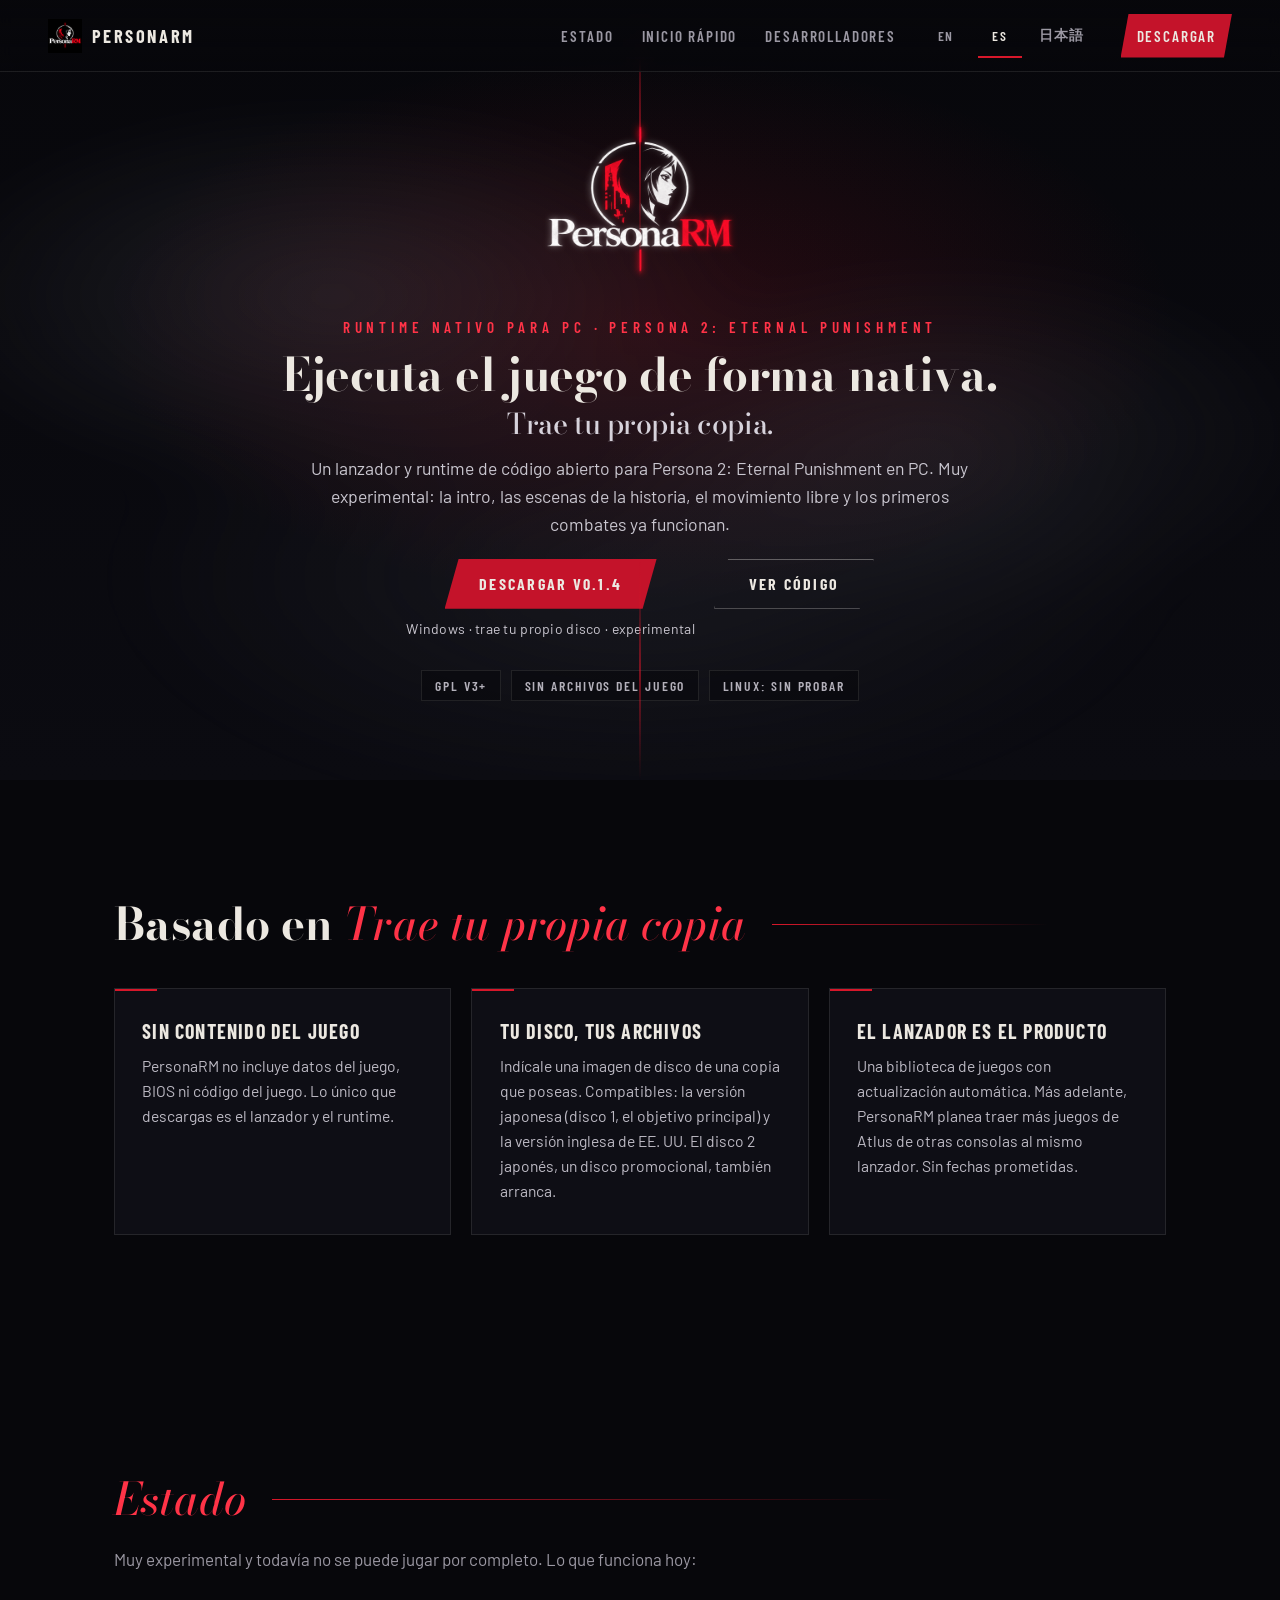
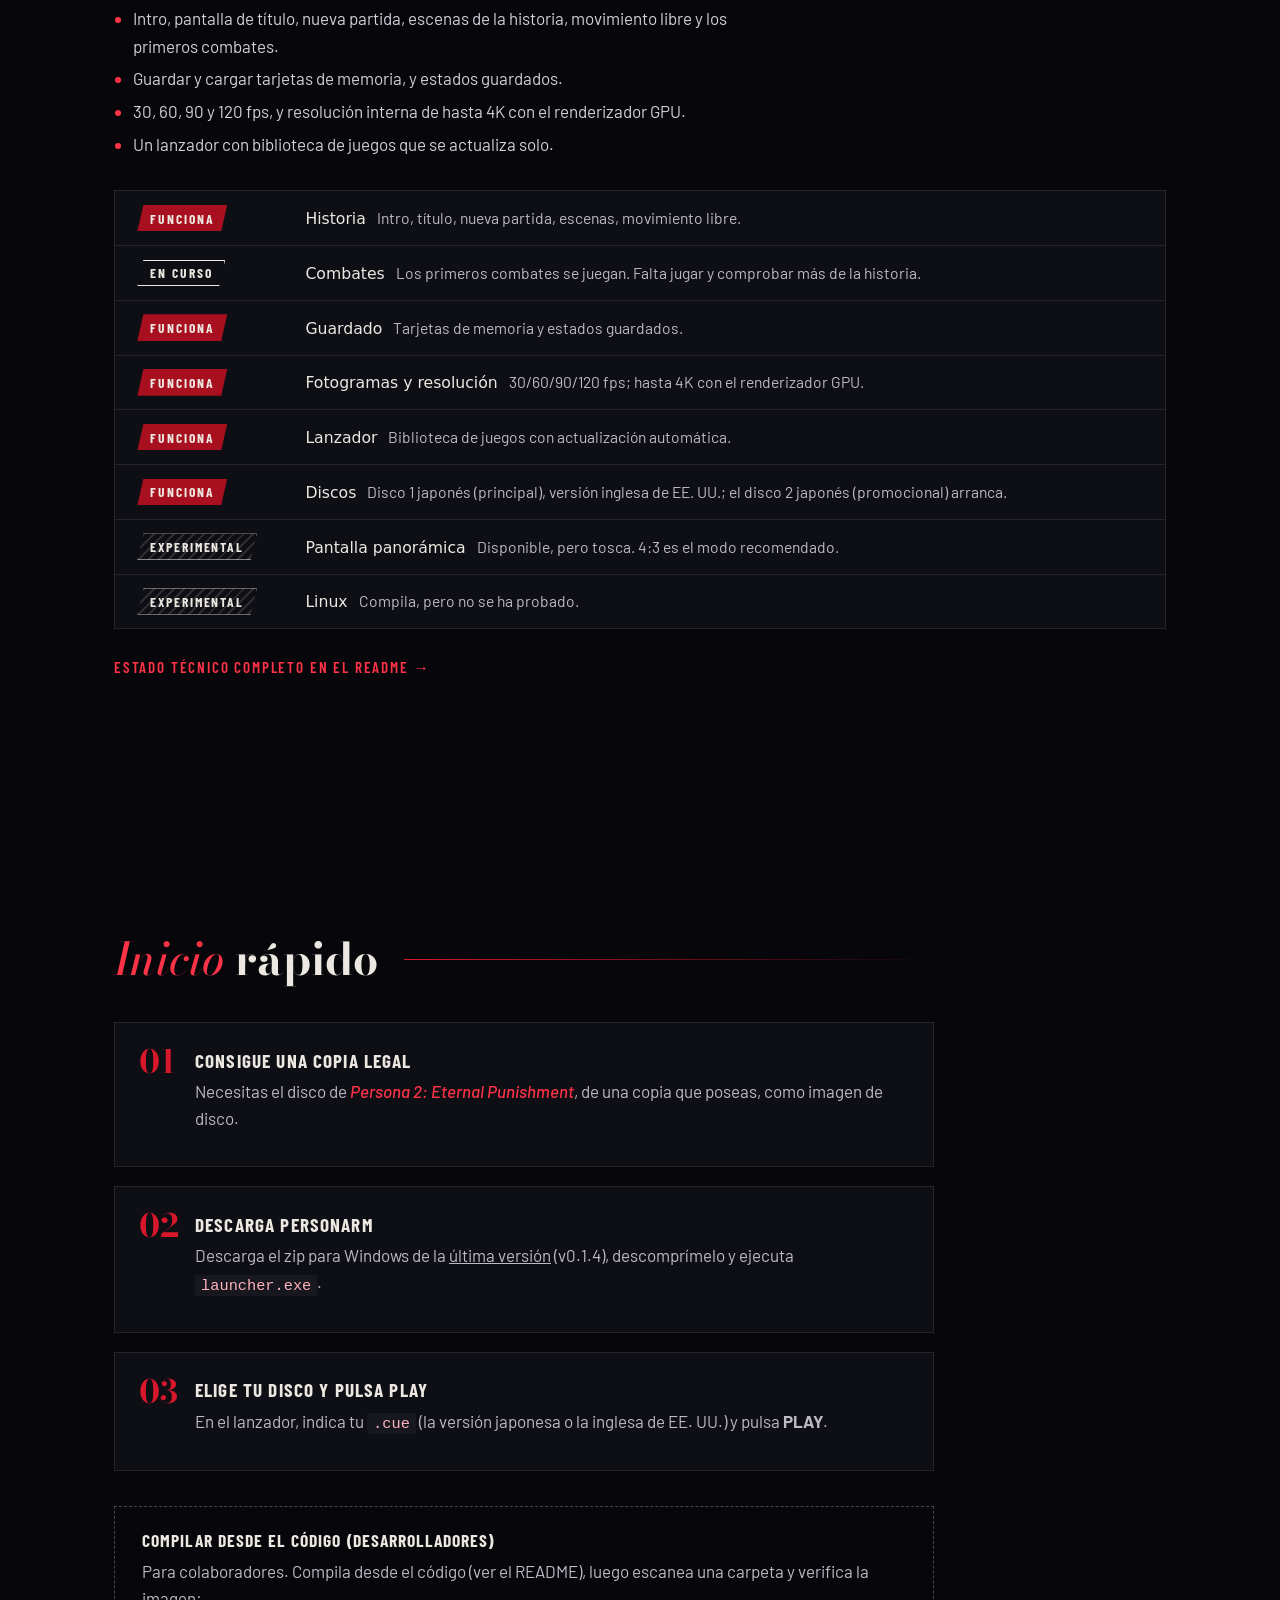
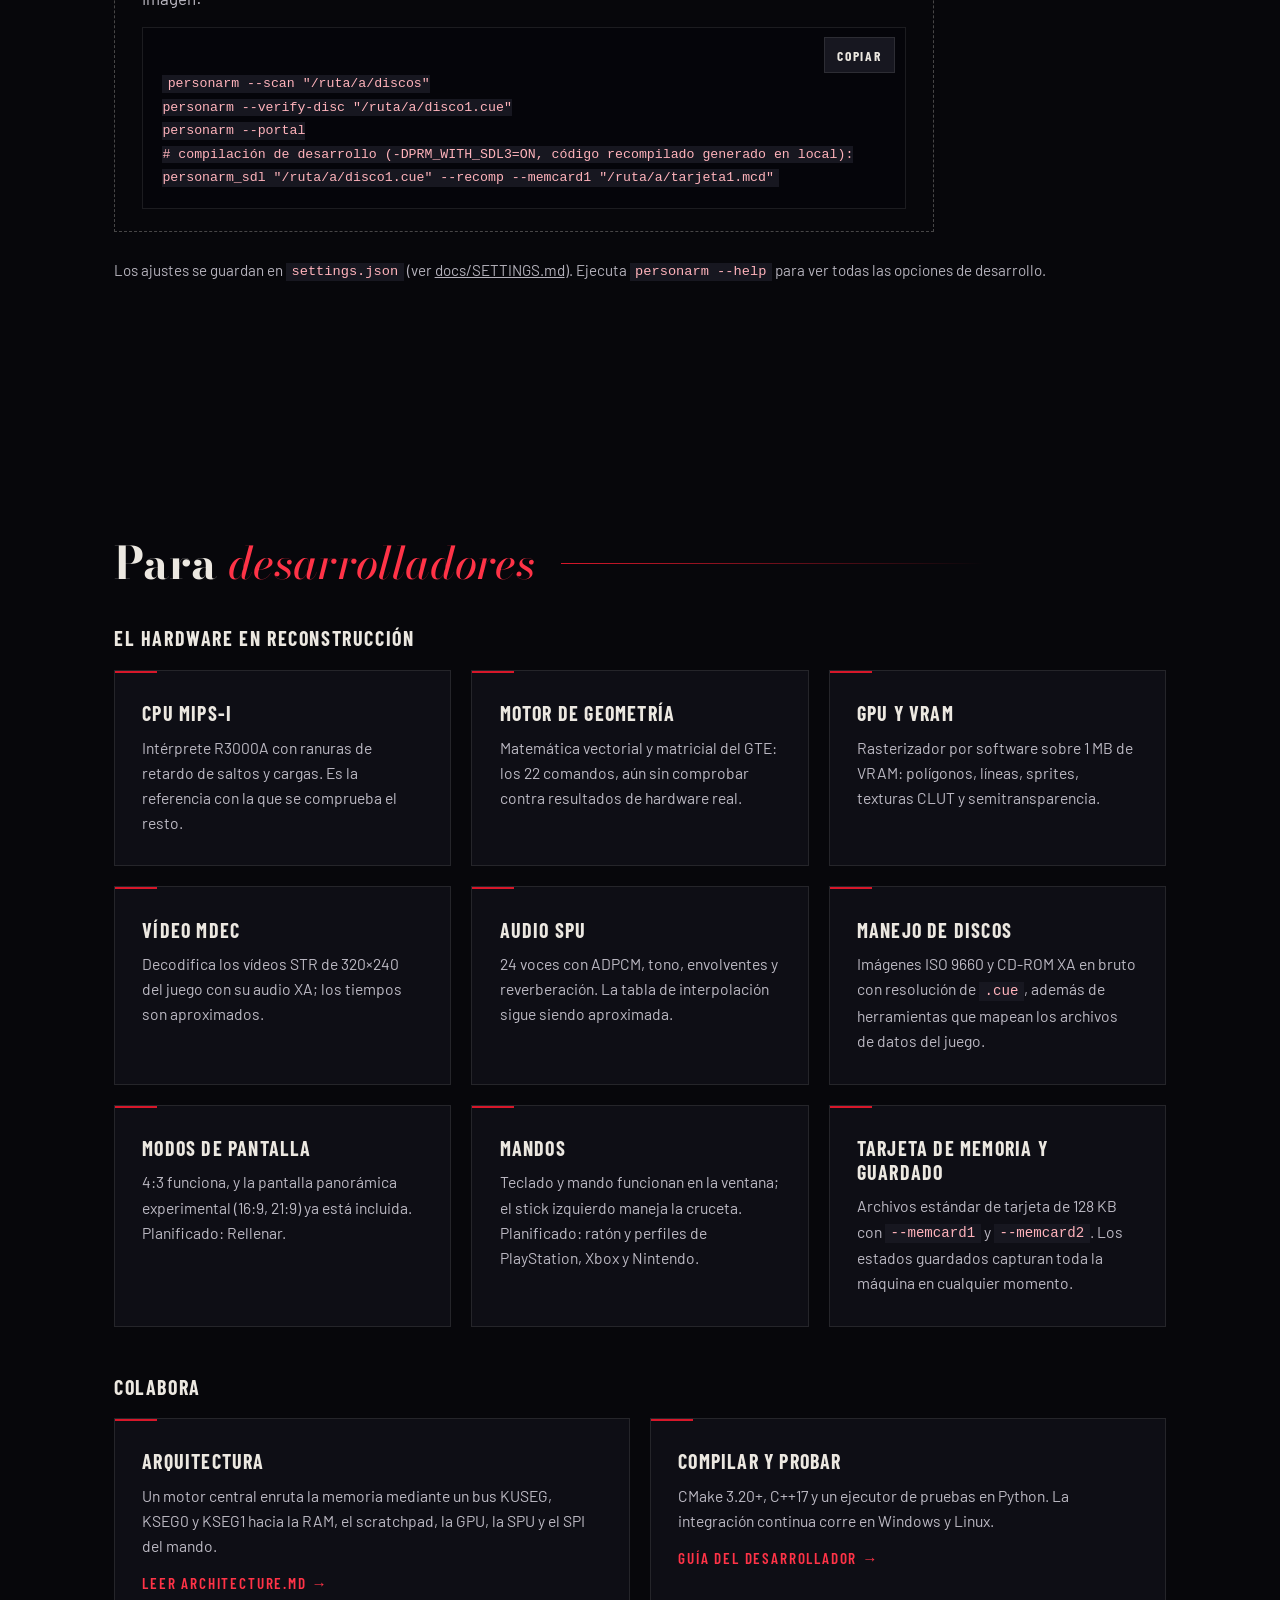
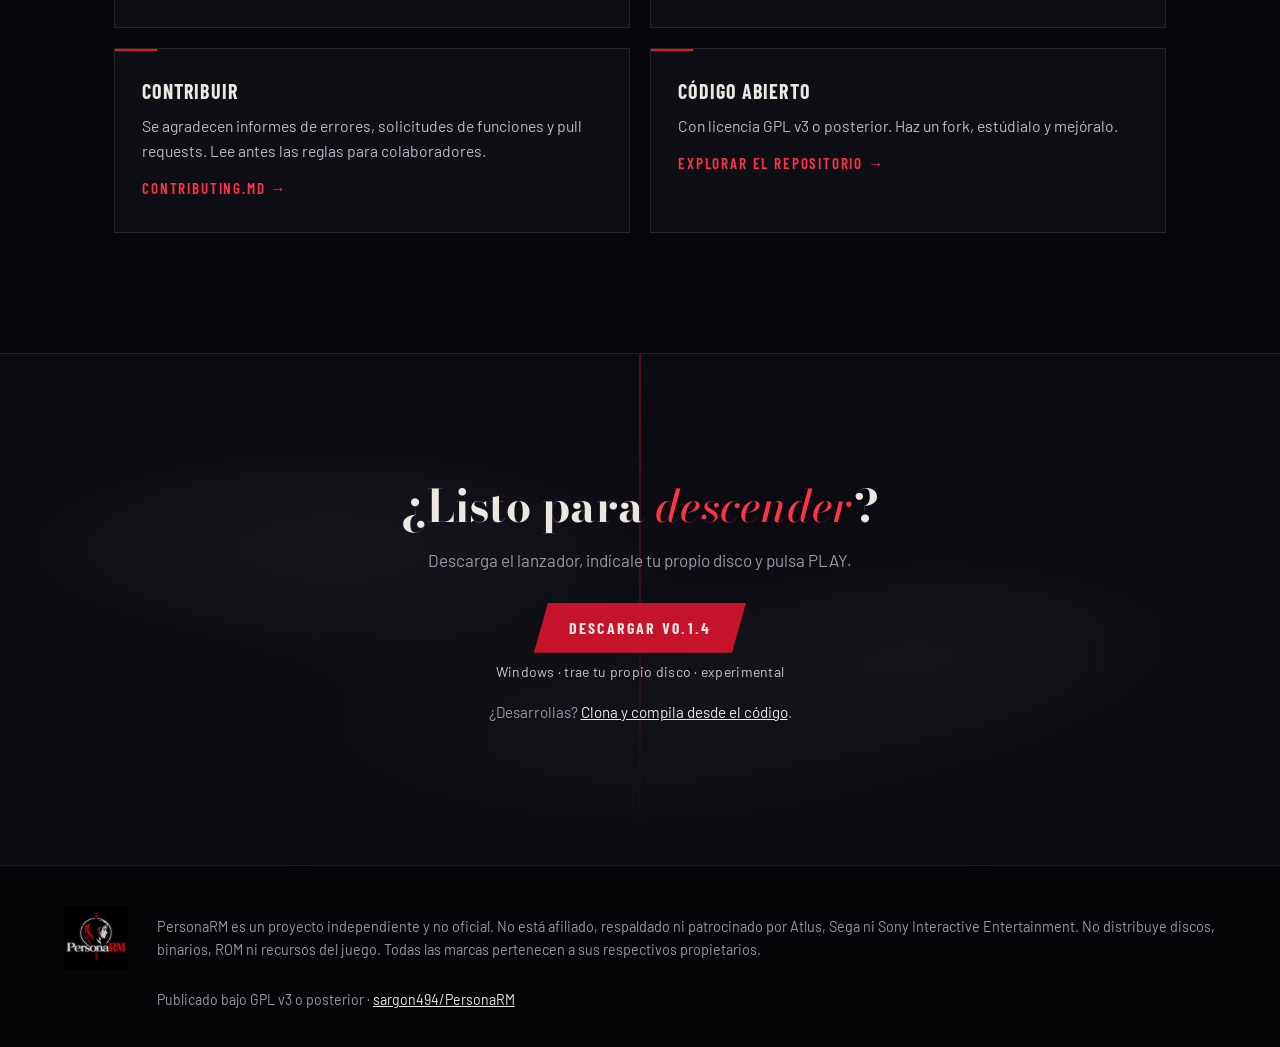
==== commit 6025b997: "site: download-first landing, distilled status, hero logo fix, curtain motion Co-Authored-By: Claude" ====
--- a/site/es/index.html
+++ b/site/es/index.html
@@ -8,11 +8,20 @@
     <meta name="description"
         content="PersonaRM es un runtime y lanzador nativo de código abierto para PC de Persona 2: Eternal Punishment. Trae tu propia copia." />
     <meta name="theme-color" content="#07070b" />
-    <link rel="icon" href="../assets/logo.png" />
+    <link rel="icon" href="../assets/logo-96.png" />
+    <link rel="canonical" href="https://sargon494.github.io/PersonaRM/es/" />
+    <meta property="og:type" content="website" />
+    <meta property="og:url" content="https://sargon494.github.io/PersonaRM/es/" />
+    <meta property="og:locale" content="es_ES" />
     <meta property="og:title" content="PersonaRM" />
     <meta property="og:description"
         content="Runtime nativo para PC de Persona 2: Eternal Punishment. Trae tu propia copia." />
-    <meta property="og:image" content="../assets/logo.png" />
+    <meta property="og:image" content="https://sargon494.github.io/PersonaRM/assets/logo.png" />
+    <meta name="twitter:card" content="summary" />
+    <meta name="twitter:title" content="PersonaRM" />
+    <meta name="twitter:description"
+        content="Runtime nativo para PC de Persona 2: Eternal Punishment. Trae tu propia copia." />
+    <meta name="twitter:image" content="https://sargon494.github.io/PersonaRM/assets/logo.png" />
     <link rel="preconnect" href="https://fonts.googleapis.com" />
     <link rel="preconnect" href="https://fonts.gstatic.com" crossorigin />
     <link
@@ -31,20 +40,21 @@
 
     <header class="topbar">
         <a class="brand" href="#top" aria-label="Inicio de PersonaRM">
-            <img src="../assets/logo.png" alt="" width="34" height="34" />
+            <img src="../assets/logo-96.png" alt="" width="34" height="34" />
             <span>PersonaRM</span>
         </a>
         <nav aria-label="Principal">
-            <a href="#features">Características</a>
-            <a href="#status">Estado</a>
-            <a href="#start">Inicio rápido</a>
-            <a href="#developers">Desarrolladores</a>
+            <span class="links">
+                <a href="#status">Estado</a>
+                <a href="#start">Inicio rápido</a>
+                <a href="#developers">Desarrolladores</a>
+            </span>
             <span class="lang" role="group" aria-label="Idioma">
                 <a class="lang-link" href="../index.html" hreflang="en" lang="en">EN</a>
                 <a class="lang-link" href="index.html" hreflang="es" lang="es" aria-current="true">ES</a>
                 <a class="lang-link" href="../ja/index.html" hreflang="ja" lang="ja">日本語</a>
             </span>
-            <a class="nav-cta" href="https://github.com/sargon494/PersonaRM">GitHub</a>
+            <a class="nav-cta" href="https://github.com/sargon494/PersonaRM/releases/latest">Descargar</a>
         </nav>
     </header>
 
@@ -54,25 +64,25 @@
         <section class="hero" id="top">
             <div class="smoke" aria-hidden="true"></div>
             <div class="hero-inner">
-                <img class="hero-logo" src="../assets/logo.png" alt="Logotipo de PersonaRM" />
+                <img class="hero-logo" src="../assets/logo-480.png" alt="Logo de PersonaRM" width="480" height="480" />
                 <p class="eyebrow">Runtime nativo para PC · Persona 2: Eternal Punishment</p>
-                <h1>Ejecuta el juego de forma nativa. <span>Trae tu propia copia.</span></h1>
+                <h1><span class="l1">Ejecuta el juego de forma nativa.</span> <span class="l2">Trae tu propia copia.</span></h1>
                 <p class="lead">
-                    PersonaRM es un runtime y lanzador de código abierto para Windows y Linux, en
-                    desarrollo activo. Reconstruye el hardware de PlayStation 1 que necesita el juego.
-                    Todavía no se puede jugar del todo, pero el ejecutable real del juego ya reproduce su intro, muestra la
-                    pantalla de título y, en una partida nueva, llega al movimiento libre del personaje y al
-                    menú principal, en una ventana SDL3 opcional, con música y efectos de sonido.
+                    Un lanzador y runtime de código abierto para Persona 2: Eternal Punishment en PC. Muy
+                    experimental: la intro, las escenas de la historia, el movimiento libre y los primeros combates ya
+                    funcionan.
                 </p>
                 <div class="actions">
-                    <a class="btn btn-primary" href="#start">Empezar</a>
+                    <div class="dl">
+                        <a class="btn btn-primary" href="https://github.com/sargon494/PersonaRM/releases/latest">Descargar v0.1.4</a>
+                        <small>Windows · trae tu propio disco · experimental</small>
+                    </div>
                     <a class="btn" href="https://github.com/sargon494/PersonaRM">Ver código</a>
                 </div>
                 <ul class="chips" aria-label="Datos del proyecto">
                     <li>GPL v3+</li>
-                    <li>Windows · Linux</li>
-                    <li>C++17</li>
                     <li>Sin archivos del juego</li>
+                    <li>Linux: sin probar</li>
                 </ul>
             </div>
         </section>
@@ -80,69 +90,24 @@
         <!-- PRINCIPLES -->
         <section class="section principles" aria-labelledby="principles-title">
             <header class="section-head reveal">
-                <span class="num">01</span>
                 <h2 id="principles-title">Basado en <em>Trae tu propia copia</em></h2>
             </header>
             <div class="grid three">
                 <article class="card reveal">
                     <h3>Sin contenido del juego</h3>
-                    <p>PersonaRM no contiene binarios, ROMs ni recursos del juego. El runtime es lo único que descargas.
-                    </p>
+                    <p>PersonaRM no incluye datos del juego, BIOS ni código del juego. Lo único que descargas es el
+                        lanzador y el runtime.</p>
                 </article>
                 <article class="card reveal">
                     <h3>Tu disco, tus archivos</h3>
-                    <p>Indica a PersonaRM una imagen de disco de una copia que poseas: <code>.cue/.bin</code>, <code>.iso</code>
-                        o <code>.img</code>.</p>
-                </article>
-                <article class="card reveal">
-                    <h3>Mejoras</h3>
-                    <p>Los estados de guardado (F5 / F8, diez ranuras), el avance rápido manteniendo una tecla, hasta 16×, y la pantalla panorámica (experimental) ya funcionan; después llegarán los iconos de mando.</p>
-                </article>
-            </div>
-        </section>
-
-        <!-- FEATURES -->
-        <section class="section" id="features" aria-labelledby="features-title">
-            <header class="section-head reveal">
-                <span class="num">02</span>
-                <h2 id="features-title">Hardware, <em>en reconstrucción</em></h2>
-            </header>
-            <div class="grid features">
-                <article class="feature reveal">
-                    <h3>CPU MIPS-I</h3>
-                    <p>Intérprete del R3000A con delay slots de salto y de carga. Es la referencia con la que se comprueba el resto.</p>
-                </article>
-                <article class="feature reveal">
-                    <h3>Motor de geometría</h3>
-                    <p>Cálculo vectorial y matricial del GTE: los 22 comandos, aún sin contrastar con resultados de hardware real.</p>
-                </article>
-                <article class="feature reveal">
-                    <h3>GPU y VRAM</h3>
-                    <p>Rasterizador por software sobre 1 MB de VRAM: polígonos, líneas, sprites, texturas CLUT y semitransparencia.</p>
-                </article>
-                <article class="feature reveal">
-                    <h3>Vídeo MDEC</h3>
-                    <p>Decodifica los vídeos STR de 320×240 del juego con su audio XA; los valores de temporización son aproximados.</p>
-                </article>
-                <article class="feature reveal">
-                    <h3>Audio SPU</h3>
-                    <p>24 voces con ADPCM, tono, envolventes y reverb. La tabla de interpolación sigue siendo una aproximación.</p>
-                </article>
-                <article class="feature reveal">
-                    <h3>Gestión de discos</h3>
-                    <p>Imágenes ISO 9660 y CD-ROM XA en bruto con resolución de <code>.cue</code>, y herramientas que mapean los archivos de datos del juego.</p>
-                </article>
-                <article class="feature reveal">
-                    <h3>Modos de pantalla</h3>
-                    <p>El 4:3 funciona, y hay una pantalla panorámica experimental (16:9, 21:9). Previsto: Rellenar.</p>
-                </article>
-                <article class="feature reveal">
-                    <h3>Mandos</h3>
-                    <p>El teclado y el mando funcionan en la ventana; el stick izquierdo controla la cruceta. Previsto: ratón y perfiles de PlayStation, Xbox y Nintendo.</p>
-                </article>
-                <article class="feature reveal">
-                    <h3>Tarjeta de memoria y partidas</h3>
-                    <p>Archivos de tarjeta estándar de 128 KB mediante <code>--memcard1</code> y <code>--memcard2</code>. El disco 1 guarda y CONTINUE funciona, y los estados de guardado capturan la máquina entera en cualquier momento.</p>
+                    <p>Indícale una imagen de disco de una copia que poseas. Compatibles: la versión japonesa (disco 1,
+                        el objetivo principal) y la versión inglesa de EE. UU. El disco 2 japonés, un disco
+                        promocional, también arranca.</p>
+                </article>
+                <article class="card reveal">
+                    <h3>El lanzador es el producto</h3>
+                    <p>Una biblioteca de juegos con actualización automática. Más adelante, PersonaRM planea traer más
+                        juegos de Atlus de otras consolas al mismo lanzador. Sin fechas prometidas.</p>
                 </article>
             </div>
         </section>
@@ -150,140 +115,162 @@
         <!-- STATUS -->
         <section class="section" id="status" aria-labelledby="status-title">
             <header class="section-head reveal">
-                <span class="num">03</span>
-                <h2 id="status-title"><em>Estado</em> del proyecto</h2>
+                <h2 id="status-title"><em>Estado</em></h2>
             </header>
-            <p class="intro reveal">PersonaRM está en desarrollo activo y todavía no se puede jugar. El plan:
-                lograr una CPU demostrablemente correcta, terminar el núcleo de la máquina, arrancar el juego y después compilar su código por
-                adelantado.</p>
-            <p class="intro reveal"><strong>Fase actual: hacer el juego lo más jugable posible a partir de los informes de los usuarios.</strong> Ya se han publicado las primeras versiones (ver Inicio rápido). La CPU y el núcleo de la máquina
-                están terminados. El paso 3, primer arranque, sigue en curso para avanzar más en el juego: en el disco 1 japonés se llega a la primera batalla y se gana desde una partida guardada en la escuela, sin errores del emulador en ese camino, y varias batallas jugadas a mano no mostraron fallos. El lanzador ligero (Rust + egui) ya está publicado: inicia el juego con estos ajustes y se actualiza desde GitHub Releases. El disco 1 reproduce su intro con sonido, muestra la pantalla de título y, en una partida nueva, llega al movimiento
-                libre y al menú principal. El arranque coincide con el emulador de referencia PCSX-Redux hasta las primeras
-                cargas de overlays. Ya suenan la música y los efectos de sonido, con la SPU en tiempo emulado. El recompilador
-                ahora cubre también los overlays, cada uno validado con un hash de su código en RAM y con el intérprete como respaldo. En el disco 1 ejecuta
-                prácticamente el 100% de las instrucciones como código nativo, y la traza sigue coincidiendo exactamente con el intérprete hasta el movimiento
-                libre. La temporización de los dispositivos avanza ahora de forma perezosa, con resultados exactos: en un PC rápido, el intérprete pasó de unos 74 a 129 fps
-                y el modo recompilado de unos 100 a 370 fps. Las tarjetas de memoria funcionan: archivos <code>.mcd</code> estándar de 128 KB mediante <code>--memcard1</code> y <code>--memcard2</code>. En el disco 1 el juego guarda desde el menú principal y, tras reiniciar, CONTINUE carga la partida. La ventana SDL3 puede ejecutar el modo recompilado (<code>--recomp</code>) con tarjetas de memoria, como compilación de desarrollo. Mods: una primera versión de volcado y reemplazo de texturas está en la ventana SDL3 (<code>--texture-dump</code> y <code>--mods</code>; ver la fila de mods en la tabla de estado). El sistema de texto del juego ya está localizado: los diálogos usan los códigos de carácter de 16 bits propios del juego en los bancos de eventos, dibujados con una fuente de 12x12, y la velocidad del texto es un único ajuste en el ejecutable principal. Ya hay una opción de texto más rápido: <code>personarm_sdl --text-speed normal|fast|instant</code> (o <code>gameplay.text_speed</code> en el manifiesto de un mod). Se basa en una pequeña capa de parches de jugabilidad independiente del juego: los parches se aplican cuando el juego escribe una palabra de memoria concreta, comprobando los bytes esperados. La primera línea de diálogo tarda 138 fotogramas en aparecer a velocidad normal, 48 en rápida y 6 en instantánea. De momento solo en el disco 1. El disco 2 (Sumaru TV Special Preview Disc) ya arranca y se ejecuta: es un disco promocional de canales de TV, con vídeos de ATLUS y de canales y un listado de televisión en formato de periódico; cada programa es una breve escena dentro del motor con diálogo (un parte meteorológico, un programa de variedades, Igor en la Velvet Room). Su intérprete y el modo recompilado coinciden exactamente, con cerca del 99,99 % de las instrucciones ejecutándose como código nativo. La versión estadounidense (SLUS-01158) arranca hasta el movimiento libre y el menú principal con textos en inglés, y su modo recompilado coincide con el intérprete. La versión japonesa sigue siendo el objetivo principal; el futuro lanzador permitirá elegir inglés arrancando el disco estadounidense. Un archivo de ajustes (<code>settings.json</code>, ver <a href="https://github.com/sargon494/PersonaRM/blob/main/docs/SETTINGS.md">docs/SETTINGS.md</a>) cubre el modo y la escala de ventana, el escalado entero, la relación de aspecto, la sincronización vertical, el objetivo de fps, la resolución interna, el volumen y el silencio, la reasignación de teclas y mandos, la carpeta de guardado, las opciones por juego y la pausa al perder el foco; los flags de la línea de comandos tienen prioridad sobre él. La resolución interna (<code>--resolution-scale 1-4</code>) funciona a 2x en tiempo real en el rasterizador por software; el renderizador por GPU (<code>--renderer gpu</code>) va de 1 a 9x y también funciona con la interpolación de fotogramas. La herramienta <code>p2text</code> extrae y reinserta los diálogos de campo (<a href="https://github.com/sargon494/PersonaRM/blob/main/docs/TRANSLATION_TOOLS.md">docs/TRANSLATION_TOOLS.md</a>); recorre el disco 1 completo con 0 fallos. Con mods de archivos (<a href="https://github.com/sargon494/PersonaRM/blob/main/docs/MOD_FILES.md">docs/MOD_FILES.md</a>), los diálogos editados ya se muestran en el juego en ejecución, comprobado en la escena del santuario. Las traducciones se distribuyen solo como parches, nunca como texto del juego. Novedades: el cursor de menú y las etiquetas de la interfaz del disco 1 japonés vuelven a verse (un reinicio de la GPU ya no borra la memoria de vídeo); el stick izquierdo del mando controla la cruceta y las pulsaciones de botones se registran; <code>--record-input</code> graba una sesión de juego como archivo de entrada reproducible (la reproducción es idéntica byte a byte desde el mismo estado inicial); la pantalla panorámica (<code>--widescreen 16:9</code> o <code>21:9</code>) es experimental; el renderizador por GPU (<code>--renderer gpu</code>) llega hasta 9x (4K) o auto; los estados de guardado (F5 / F8) y el avance rápido están disponibles; <code>p2text</code> avisa cuando una línea traducida desborda la ventana de diálogo de 288 px. Siguiente: pulir la pantalla panorámica, un ritmo más suave a 90 y 120 fps, y jugar y revisar más de la historia.</p>
-            <div class="status-table reveal" role="table" aria-label="Estado de los subsistemas">
-                <div class="row head" role="row"><span role="columnheader">Subsistema</span><span
-                        role="columnheader">Estado</span></div>
-                <div class="row" role="row"><span role="cell">Lanzador (Rust + egui)</span><span role="cell"
-                        class="tag ok">Ajustes, inicio del juego y actualizaciones: tasa de fotogramas 30/60/90/120, renderizador, resolución, pantalla panorámica, volumen y más; se oculta mientras juegas; actualización desde GitHub Releases, verificada con SHA-256, sin tocar ajustes, partidas ni tarjetas de memoria</span></div>
-                <div class="row" role="row"><span role="cell">Lector de discos y cargador de PS-X EXE</span><span role="cell"
-                        class="tag ok">Implementado</span></div>
-                <div class="row" role="row"><span role="cell">Herramientas de análisis estático</span><span role="cell"
-                        class="tag ok">Implementado</span></div>
-                <div class="row" role="row"><span role="cell">Intérprete de CPU MIPS-I</span><span role="cell"
-                        class="tag ok">Suite de conformidad superada</span></div>
-                <div class="row" role="row"><span role="cell">GTE y rasterizador de GPU</span><span role="cell"
-                        class="tag ok">Implementado</span></div>
-                <div class="row" role="row"><span role="cell">Vídeo MDEC y audio XA</span><span role="cell"
-                        class="tag progress">Integrado, temporización aproximada</span></div>
-                <div class="row" role="row"><span role="cell">Audio SPU</span><span role="cell"
-                        class="tag progress">Música y efectos suenan; interpolación aproximada</span></div>
-                <div class="row" role="row"><span role="cell">BIOS HLE y eventos del kernel</span><span role="cell"
-                        class="tag ok">Implementado</span></div>
-                <div class="row" role="row"><span role="cell">Interrupciones, VBlank y temporizadores</span><span role="cell"
-                        class="tag ok">Implementado</span></div>
-                <div class="row" role="row"><span role="cell">DMA, CD-ROM y SPU</span><span role="cell"
-                        class="tag ok">Conectado al bus</span></div>
-                <div class="row" role="row"><span role="cell">Arranque del juego real</span><span role="cell"
-                        class="tag progress">Disco 1: movimiento libre y menú principal; el cursor de menú y las etiquetas de la interfaz del disco 1 japonés vuelven a verse (un reinicio de la GPU ya no borra la memoria de vídeo); primera batalla ganada desde una partida guardada en la escuela, sin errores del emulador en ese camino; el disco 2 (Sumaru TV Special Preview Disc) arranca y se ejecuta</span></div>
-                <div class="row" role="row"><span role="cell">Recompilador estático</span><span role="cell"
-                        class="tag progress">v0: generación de C++ por función, G2 sintético superado; overlays cubiertos (verificados por hash del código); todavía no es jugable de principio a fin</span></div>
-                <div class="row" role="row"><span role="cell">Tarjetas de memoria y partidas</span><span role="cell"
-                        class="tag ok">Funciona: tarjetas .mcd de 128 KB; guardado en el disco 1 y CONTINUE</span></div>
-                <div class="row" role="row"><span role="cell">Mods: volcado y reemplazo de texturas</span><span role="cell"
-                        class="tag progress">Primera versión; los mods de texturas solo en la ventana SDL3 y desactivados por defecto. <code>--texture-dump</code> guarda cada textura subida a la memoria de vídeo como PNG (una vez por hash de contenido); <code>--mods</code> carga PNG de reemplazo desde <code>mods/&lt;nombre&gt;/textures/</code> (con <code>manifest.json</code> opcional para la prioridad). La salida mantiene la resolución nativa; las variantes de paleta comparten un PNG; las texturas subidas en partes dan un PNG por parte. Los mods solo deben contener tus propias imágenes, nunca archivos originales del juego. Mods de archivos (<code>files/Fnnnn.BIN</code>): un mod puede sustituir un archivo completo del disco, y el juego en ejecución lo carga en lugar de la copia del disco; el archivo puede crecer. Funciona con <code>--mods</code> en <code>personarm --boot</code> y en <code>personarm_sdl</code>, en el disco 1 japonés y en la versión estadounidense, en modo intérprete y recompilado. Sin mods activos, la salida es idéntica byte a byte. Ver <a href="https://github.com/sargon494/PersonaRM/blob/main/docs/MOD_FILES.md">docs/MOD_FILES.md</a></span></div>
-                <div class="row" role="row"><span role="cell">Velocidad del texto</span><span role="cell"
-                        class="tag progress">Solo disco 1; <code>--text-speed</code> admite <code>normal</code>, <code>fast</code> o <code>instant</code> (o <code>gameplay.text_speed</code> en el manifiesto de un mod). Capa de parches de jugabilidad independiente del juego. La primera línea de diálogo tarda 138 fotogramas en aparecer a velocidad normal, 48 en rápida y 6 en instantánea</span></div>
-                <div class="row" role="row"><span role="cell">Ventana, entrada y audio (SDL3)</span><span role="cell"
-                        class="tag progress">Funciona; el stick izquierdo del mando controla la cruceta y se registran las pulsaciones de botones; mezcla completa de SPU y CD/XA en la ventana; funciona con --recomp y --memcard1/2; interpolación de fotogramas opcional (desactivada por defecto)</span></div>
-                <div class="row" role="row"><span role="cell">Versión US (SLUS-01158)</span><span role="cell"
-                        class="tag progress">Arranca hasta el movimiento libre y el menú principal con textos en inglés; el modo recompilado coincide con el intérprete. La versión JP sigue siendo la principal</span></div>
-                <div class="row" role="row"><span role="cell">Archivo de ajustes (<code>settings.json</code>)</span><span role="cell"
-                        class="tag progress">En la carpeta de configuración de cada usuario, o con <code>--settings</code>; los flags de la línea de comandos tienen prioridad. <code>fps_target</code> 30, 60, 90 y 120 funcionan; <code>language</code> solo se guarda</span></div>
-                <div class="row" role="row"><span role="cell">Resolución interna (<code>--resolution-scale</code>)</span><span role="cell"
-                        class="tag progress">1 a 4 en el renderizador por software, 1 a 9 o <code>auto</code> en el de GPU, o <code>video.resolution_scale</code> en el archivo de ajustes. 2x funciona en tiempo real en el rasterizador por software; el renderizador por GPU (<code>--renderer gpu</code>, ver abajo) también funciona con la interpolación de fotogramas</span></div>
-                <div class="row" role="row"><span role="cell">Herramientas de traducción (<code>p2text</code>)</span><span role="cell"
-                        class="tag progress">Extrae y reinserta los diálogos de campo; recorre el disco 1 completo con 0 fallos. Con mods de archivos, los diálogos editados se muestran en el juego en ejecución (disco 1 japonés, comprobado en la escena del santuario). Las traducciones se distribuyen solo como parches. <code>p2text</code> avisa cuando una línea traducida desborda la ventana de diálogo de 288 px; los anchos de glifo de la versión estadounidense se leen del disco del usuario.</span></div>
-                <div class="row" role="row"><span role="cell">Renderizador por GPU (<code>--renderer gpu</code>)</span><span role="cell"
-                        class="tag progress">Sobre SDL_gpu (D3D12 en Windows; en otras plataformas se usa el renderizador por software). Presenta directamente, sin lectura: unos 8 ms por fotograma a 4x y unos 11 ms a 9x (4K), frente a unos 37 ms por software a 4x. Las líneas y la máscara se ejecutan en la GPU; funciona con la pantalla panorámica y la interpolación de fotogramas. Escala de 1 a 9 o <code>auto</code>. Algunas funciones todavía recurren al renderizador por software o faltan. Ver <a href="https://github.com/sargon494/PersonaRM/blob/main/docs/GPU_RENDERER.md">docs/GPU_RENDERER.md</a></span></div>
-                <div class="row" role="row"><span role="cell">Pantalla panorámica (<code>--widescreen</code>, <code>video.widescreen</code>)</span><span role="cell"
-                        class="tag progress">Experimental: <code>--widescreen 16:9</code> o <code>21:9</code> muestra una vista 3D más ancha. Los diálogos, textos y retratos sobre 3D mantienen 4:3; los menús y los FMV siguen en 4:3. Problemas conocidos: se ven los bordes vacíos de las salas a los lados; las partes de los sprites pueden separarse, el texto puede vibrar y los fundidos pueden descubrir primero los lados. 4:3 es el modo recomendado. Ver <a href="https://github.com/sargon494/PersonaRM/blob/main/docs/WIDESCREEN.md">docs/WIDESCREEN.md</a></span></div>
-                <div class="row" role="row"><span role="cell">Estados de guardado y avance rápido</span><span role="cell"
-                        class="tag ok">F5 guarda, F8 carga, F6/F7 cambian de ranura. Determinista. Los estados nunca tocan la tarjeta de memoria. Se corrigió el cierre al cargar un estado guardado con la pantalla panorámica activa; <code>personarm_sdl --load-state N</code> carga la ranura N al iniciar. Los estados solo se cargan en la versión con la que se crearon (no entre versiones); las partidas en la tarjeta de memoria siempre se conservan. Mantén pulsado Tab o R3 para avanzar rápido: hasta 4× por defecto (<code>video.fast_forward_max</code>), máximo 16×</span></div>
-                <div class="row" role="row"><span role="cell">Grabación de entrada (<code>--record-input</code>)</span><span role="cell"
-                        class="tag ok">Graba una sesión de juego como archivo de entrada reproducible; la reproducción es idéntica byte a byte desde el mismo estado inicial</span></div>
-            </div>
+            <p class="intro reveal">Muy experimental y todavía no se puede jugar por completo. Lo que funciona hoy:</p>
+            <ul class="today reveal">
+                <li>Intro, pantalla de título, nueva partida, escenas de la historia, movimiento libre y los primeros
+                    combates.</li>
+                <li>Guardar y cargar tarjetas de memoria, y estados guardados.</li>
+                <li>30, 60, 90 y 120 fps, y resolución interna de hasta 4K con el renderizador GPU.</li>
+                <li>Un lanzador con biblioteca de juegos que se actualiza solo.</li>
+            </ul>
+            <ul class="status-list reveal" aria-label="Estado por área">
+                <li><span class="chip works">Funciona</span>
+                    <p><strong>Historia</strong> Intro, título, nueva partida, escenas, movimiento libre.</p>
+                </li>
+                <li><span class="chip progress">En curso</span>
+                    <p><strong>Combates</strong> Los primeros combates se juegan. Falta jugar y comprobar más de la
+                        historia.</p>
+                </li>
+                <li><span class="chip works">Funciona</span>
+                    <p><strong>Guardado</strong> Tarjetas de memoria y estados guardados.</p>
+                </li>
+                <li><span class="chip works">Funciona</span>
+                    <p><strong>Fotogramas y resolución</strong> 30/60/90/120 fps; hasta 4K con el renderizador GPU.</p>
+                </li>
+                <li><span class="chip works">Funciona</span>
+                    <p><strong>Lanzador</strong> Biblioteca de juegos con actualización automática.</p>
+                </li>
+                <li><span class="chip works">Funciona</span>
+                    <p><strong>Discos</strong> Disco 1 japonés (principal), versión inglesa de EE. UU.; el disco 2
+                        japonés (promocional) arranca.</p>
+                </li>
+                <li><span class="chip experimental">Experimental</span>
+                    <p><strong>Pantalla panorámica</strong> Disponible, pero tosca. 4:3 es el modo recomendado.</p>
+                </li>
+                <li><span class="chip experimental">Experimental</span>
+                    <p><strong>Linux</strong> Compila, pero no se ha probado.</p>
+                </li>
+            </ul>
+            <p class="fine reveal"><a class="link" href="https://github.com/sargon494/PersonaRM#readme">Estado técnico
+                    completo en el README →</a></p>
         </section>
 
         <!-- QUICK START -->
         <section class="section" id="start" aria-labelledby="start-title">
             <header class="section-head reveal">
-                <span class="num">04</span>
                 <h2 id="start-title"><em>Inicio</em> rápido</h2>
             </header>
-            <div class="notice reveal">
-                <strong>Versiones iniciales.</strong> Necesitas tu propia imagen de disco; la versión no incluye archivos del juego, BIOS ni código del juego. Los comandos de abajo, para desarrolladores, gestionan imágenes de disco y
-                configuración.
-            </div>
             <ol class="steps">
                 <li class="reveal">
                     <h3>Consigue una copia legal</h3>
-                    <p>Necesitas el disco de <em>Persona 2: Eternal Punishment</em>, de una copia que poseas.</p>
+                    <p>Necesitas el disco de <em>Persona 2: Eternal Punishment</em>, de una copia que poseas, como
+                        imagen de disco.</p>
                 </li>
                 <li class="reveal">
                     <h3>Descarga PersonaRM</h3>
-                    <p>Descarga el zip más reciente desde <a href="https://github.com/sargon494/PersonaRM/releases">GitHub Releases</a> (v0.1.2), descomprímelo y ejecuta <code>launcher.exe</code>.</p>
+                    <p>Descarga el zip para Windows de la <a href="https://github.com/sargon494/PersonaRM/releases/latest">última
+                            versión</a> (v0.1.4), descomprímelo y ejecuta <code>launcher.exe</code>.</p>
                 </li>
                 <li class="reveal">
-                    <h3>Indica tu disco y pulsa PLAY</h3>
-                    <p>En el lanzador, indica el <code>.cue</code> de tu disco (la versión japonesa y/o la estadounidense, en inglés) y pulsa <strong>PLAY</strong>.</p>
-                </li>
-                <li class="reveal">
-                    <h3>Para desarrolladores</h3>
-                    <p>Compila desde el código fuente (ver el README), luego escanea una carpeta y verifica la imagen:</p>
-                    <div class="code">
-                        <pre><code>personarm --scan "/path/to/discs"
-personarm --verify-disc "/path/to/disc1.cue"
+                    <h3>Elige tu disco y pulsa PLAY</h3>
+                    <p>En el lanzador, indica tu <code>.cue</code> (la versión japonesa o la inglesa de EE. UU.) y
+                        pulsa <strong>PLAY</strong>.</p>
+                </li>
+            </ol>
+            <div class="devblock reveal">
+                <h3>Compilar desde el código (desarrolladores)</h3>
+                <p>Para colaboradores. Compila desde el código (ver el README), luego escanea una carpeta y verifica la
+                    imagen:</p>
+                <div class="code">
+                    <pre><code>personarm --scan "/ruta/a/discos"
+personarm --verify-disc "/ruta/a/disco1.cue"
 personarm --portal
-# compilación de desarrollo (-DPRM_WITH_SDL3=ON, código recompilado generado localmente):
-personarm_sdl "/path/to/disc1.cue" --recomp --memcard1 "/path/to/card1.mcd"</code></pre>
-                        <button class="copy" type="button" aria-label="Copiar comandos">Copiar</button>
-                    </div>
-                </li>
-            </ol>
-            <p class="fine reveal">La configuración se guarda en <code>personarm_config.json</code>. La ventana SDL3 también lee <code>settings.json</code> (ver <a href="https://github.com/sargon494/PersonaRM/blob/main/docs/SETTINGS.md">docs/SETTINGS.md</a>). Ejecuta
-                <code>personarm --help</code> para ver todas las opciones.</p>
+# compilación de desarrollo (-DPRM_WITH_SDL3=ON, código recompilado generado en local):
+personarm_sdl "/ruta/a/disco1.cue" --recomp --memcard1 "/ruta/a/tarjeta1.mcd"</code></pre>
+                    <button class="copy" type="button" aria-label="Copiar comandos" data-copied="Copiado"
+                        data-failed="Falló: selecciona y copia">Copiar</button>
+                </div>
+            </div>
+            <p class="fine reveal">Los ajustes se guardan en <code>settings.json</code> (ver <a
+                    href="https://github.com/sargon494/PersonaRM/blob/main/docs/SETTINGS.md">docs/SETTINGS.md</a>).
+                Ejecuta <code>personarm --help</code> para ver todas las opciones de desarrollo.</p>
         </section>
 
         <!-- DEVELOPERS -->
         <section class="section" id="developers" aria-labelledby="dev-title">
             <header class="section-head reveal">
-                <span class="num">05</span>
                 <h2 id="dev-title">Para <em>desarrolladores</em></h2>
             </header>
+            <h3 class="sub reveal">El hardware en reconstrucción</h3>
+            <div class="grid features">
+                <article class="feature reveal">
+                    <h3>CPU MIPS-I</h3>
+                    <p>Intérprete R3000A con ranuras de retardo de saltos y cargas. Es la referencia con la que se
+                        comprueba el resto.</p>
+                </article>
+                <article class="feature reveal">
+                    <h3>Motor de geometría</h3>
+                    <p>Matemática vectorial y matricial del GTE: los 22 comandos, aún sin comprobar contra resultados de
+                        hardware real.</p>
+                </article>
+                <article class="feature reveal">
+                    <h3>GPU y VRAM</h3>
+                    <p>Rasterizador por software sobre 1 MB de VRAM: polígonos, líneas, sprites, texturas CLUT y
+                        semitransparencia.</p>
+                </article>
+                <article class="feature reveal">
+                    <h3>Vídeo MDEC</h3>
+                    <p>Decodifica los vídeos STR de 320×240 del juego con su audio XA; los tiempos son aproximados.</p>
+                </article>
+                <article class="feature reveal">
+                    <h3>Audio SPU</h3>
+                    <p>24 voces con ADPCM, tono, envolventes y reverberación. La tabla de interpolación sigue siendo
+                        aproximada.</p>
+                </article>
+                <article class="feature reveal">
+                    <h3>Manejo de discos</h3>
+                    <p>Imágenes ISO 9660 y CD-ROM XA en bruto con resolución de <code>.cue</code>, además de
+                        herramientas que mapean los archivos de datos del juego.</p>
+                </article>
+                <article class="feature reveal">
+                    <h3>Modos de pantalla</h3>
+                    <p>4:3 funciona, y la pantalla panorámica experimental (16:9, 21:9) ya está incluida. Planificado:
+                        Rellenar.</p>
+                </article>
+                <article class="feature reveal">
+                    <h3>Mandos</h3>
+                    <p>Teclado y mando funcionan en la ventana; el stick izquierdo maneja la cruceta. Planificado:
+                        ratón y perfiles de PlayStation, Xbox y Nintendo.</p>
+                </article>
+                <article class="feature reveal">
+                    <h3>Tarjeta de memoria y guardado</h3>
+                    <p>Archivos estándar de tarjeta de 128 KB con <code>--memcard1</code> y <code>--memcard2</code>.
+                        Los estados guardados capturan toda la máquina en cualquier momento.</p>
+                </article>
+            </div>
+            <h3 class="sub reveal">Colabora</h3>
             <div class="grid two">
                 <article class="card reveal">
                     <h3>Arquitectura</h3>
-                    <p>Un motor central enruta la memoria a través de un bus KUSEG, KSEG0 y KSEG1 hacia la RAM, el scratchpad, la GPU,
-                        la SPU y el SPI de los mandos.</p>
+                    <p>Un motor central enruta la memoria mediante un bus KUSEG, KSEG0 y KSEG1 hacia la RAM, el
+                        scratchpad, la GPU, la SPU y el SPI del mando.</p>
                     <a class="link" href="https://github.com/sargon494/PersonaRM/blob/main/ARCHITECTURE.md">Leer
                         ARCHITECTURE.md →</a>
                 </article>
                 <article class="card reveal">
                     <h3>Compilar y probar</h3>
-                    <p>CMake 3.20+, C++17 y un ejecutor de pruebas en Python. La integración continua se ejecuta en Windows y Linux.
-                    </p>
+                    <p>CMake 3.20+, C++17 y un ejecutor de pruebas en Python. La integración continua corre en Windows
+                        y Linux.</p>
                     <a class="link"
-                        href="https://github.com/sargon494/PersonaRM/blob/main/docs/DEVELOPER_GUIDE.md">Guía para desarrolladores
-                        →</a>
+                        href="https://github.com/sargon494/PersonaRM/blob/main/docs/DEVELOPER_GUIDE.md">Guía del
+                        desarrollador →</a>
                 </article>
                 <article class="card reveal">
                     <h3>Contribuir</h3>
-                    <p>Se agradecen informes de errores, peticiones de funciones y pull requests. Lee primero las normas para colaboradores.
-                    </p>
+                    <p>Se agradecen informes de errores, solicitudes de funciones y pull requests. Lee antes las reglas
+                        para colaboradores.</p>
                     <a class="link"
                         href="https://github.com/sargon494/PersonaRM/blob/main/CONTRIBUTING.md">CONTRIBUTING.md →</a>
                 </article>
@@ -299,19 +286,23 @@
         <section class="cta reveal">
             <div class="smoke" aria-hidden="true"></div>
             <h2>¿Listo para <em>descender</em>?</h2>
-            <p>Clona el repositorio, compílalo y trae tu propio disco.</p>
-            <a class="btn btn-primary" href="https://github.com/sargon494/PersonaRM">Abrir en GitHub</a>
+            <p>Descarga el lanzador, indícale tu propio disco y pulsa PLAY.</p>
+            <div class="dl">
+                <a class="btn btn-primary" href="https://github.com/sargon494/PersonaRM/releases/latest">Descargar v0.1.4</a>
+                <small>Windows · trae tu propio disco · experimental</small>
+            </div>
+            <p class="dev-note">¿Desarrollas? <a href="https://github.com/sargon494/PersonaRM">Clona y compila desde el código</a>.</p>
         </section>
 
     </main>
 
     <footer class="footer">
         <div class="footer-inner">
-            <img src="../assets/logo.png" alt="" width="64" height="64" />
+            <img src="../assets/logo-192.png" alt="" width="64" height="64" />
             <p class="legal">
                 PersonaRM es un proyecto independiente y no oficial. No está afiliado, respaldado ni patrocinado por
-                Atlus, Sega ni Sony Interactive Entertainment. No distribuye discos, binarios, ROMs ni recursos del juego.
-                Todas las marcas pertenecen a sus respectivos propietarios.
+                Atlus, Sega ni Sony Interactive Entertainment. No distribuye discos, binarios, ROM ni recursos del
+                juego. Todas las marcas pertenecen a sus respectivos propietarios.
             </p>
             <p class="license">Publicado bajo GPL v3 o posterior · <a
                     href="https://github.com/sargon494/PersonaRM">sargon494/PersonaRM</a></p>
@@ -321,4 +312,4 @@
     <script src="../main.js"></script>
 </body>
 
-</html>+</html>
--- a/site/styles.css
+++ b/site/styles.css
@@ -11,6 +11,8 @@
     --red: #d7172a;
     --red-hi: #ff3347;
     --red-deep: #6e0b14;
+    --red-btn: #c4132a; /* paper text on this is 4.95:1 (on --red it was 4.25:1) */
+    --ease: cubic-bezier(0.16, 1, 0.3, 1);
     --cut: polygon(14px 0, 100% 0, calc(100% - 14px) 100%, 0 100%);
     --display: "Bodoni Moda", "Didot", "Times New Roman", serif;
     --ui: "Barlow Condensed", "Arial Narrow", Arial, sans-serif;
@@ -23,7 +25,7 @@
 
 html {
     scroll-behavior: smooth;
-    scroll-padding-top: 80px;
+    scroll-padding-top: 84px;
 }
 
 body {
@@ -133,8 +135,8 @@
 
 .topbar .nav-cta {
     color: var(--paper);
-    background: var(--red);
-    padding: .4rem .9rem;
+    background: var(--red-btn);
+    padding: .5rem 1rem;
     clip-path: polygon(8px 0, 100% 0, calc(100% - 8px) 100%, 0 100%);
 }
 
@@ -143,24 +145,71 @@
 }
 
 @media (max-width: 680px) {
-    .topbar nav a:not(.nav-cta):not(.lang-link) {
-        display: none;
+    .topbar {
+        flex-wrap: wrap;
+        row-gap: 0;
+        padding-block: .4rem 0;
     }
 
     .topbar nav {
-        gap: .6rem;
+        display: contents;
+    }
+
+    /* compact anchor row under the brand row */
+    .topbar .links {
+        order: 4;
+        flex-basis: 100%;
+        justify-content: space-between;
+        border-top: 1px solid var(--line);
+        margin-top: .35rem;
+        padding-top: .1rem;
+    }
+
+    .topbar .links a {
+        min-height: 44px;
+        display: inline-flex;
+        align-items: center;
+        font-size: .9rem;
     }
 
     .topbar .lang {
-        gap: .45rem;
-    }
-
+        gap: .1rem;
+        margin-left: auto;
+    }
+
+    html {
+        scroll-padding-top: 120px;
+    }
+
+    .hero {
+        padding-top: 7.5rem;
+    }
 }
 
 @media (max-width: 480px) {
     .brand span {
         display: none; /* the logo link keeps its aria-label; frees room for the language switcher */
     }
+
+    .topbar {
+        padding-inline: 1rem;
+    }
+
+    .topbar .nav-cta {
+        padding-inline: .7rem;
+        letter-spacing: .04em;
+        margin-left: .4rem;
+    }
+
+    .topbar nav .lang-link {
+        min-width: 40px;
+        padding-inline: .3rem;
+    }
+}
+
+.topbar .links {
+    display: flex;
+    gap: clamp(.9rem, 2.2vw, 2rem);
 }
 
 .topbar .lang {
@@ -171,11 +220,23 @@
 .topbar nav .lang-link {
     font-size: .85rem;
     letter-spacing: .08em;
+    min-height: 44px; /* tap target */
+    min-width: 44px;
+    padding-inline: .5rem;
+    display: inline-flex;
+    align-items: center;
+    justify-content: center;
 }
 
 .topbar nav .lang-link[aria-current] {
     color: var(--paper);
-    border-bottom: 2px solid var(--red);
+    box-shadow: inset 0 -2px 0 var(--red);
+}
+
+.topbar .nav-cta {
+    min-height: 44px;
+    display: inline-flex;
+    align-items: center;
 }
 
 /* Japanese: the Latin faces have no kana/kanji; the page loads Noto JP only on /ja/ */
@@ -185,6 +246,10 @@
     --body: "Barlow", "Noto Sans JP", system-ui, "Yu Gothic", sans-serif;
 }
 
+:lang(ja) .eyebrow {
+    letter-spacing: .1em;
+}
+
 :lang(ja) em {
     font-style: normal;
 }
@@ -192,10 +257,10 @@
 /* ---------- Hero ---------- */
 .hero {
     position: relative;
-    min-height: 100vh;
+    min-height: min(100vh, 780px);
     display: grid;
     place-items: center;
-    padding: 7rem 1.5rem 5rem;
+    padding: 5rem 1.5rem 3.5rem;
     overflow: hidden;
     isolation: isolate;
     background:
@@ -211,6 +276,7 @@
     left: 50%;
     width: 2px;
     transform: translateX(-50%);
+    transform-origin: top;
     background: linear-gradient(to bottom, transparent, var(--red), transparent);
     opacity: .55;
     pointer-events: none;
@@ -224,6 +290,7 @@
 .hero::after {
     bottom: 0;
     height: 28%;
+    transform-origin: bottom;
 }
 
 .smoke {
@@ -255,14 +322,14 @@
     text-align: center;
     display: grid;
     justify-items: center;
-    gap: 1.1rem;
+    gap: .9rem;
 }
 
 .hero-logo {
-    width: min(440px, 78vw);
+    width: min(200px, 52vw);
     height: auto;
-    filter: drop-shadow(0 0 28px rgba(215, 23, 42, .25));
-    margin-bottom: .5rem;
+    /* the PNG has an opaque black ground; screen keeps only the light artwork */
+    mix-blend-mode: screen;
 }
 
 .eyebrow {
@@ -281,14 +348,17 @@
 
 .hero h1 span {
     display: block;
-    color: var(--muted);
+}
+
+.hero h1 .l2 {
+    color: #d6d2db;
     font-weight: 500;
     font-size: .62em;
     margin-top: .35em;
 }
 
 .lead {
-    max-width: 60ch;
+    max-width: 66ch;
     color: #c9c6cf;
     font-size: 1.1rem;
     margin: 0;
@@ -297,9 +367,30 @@
 .actions {
     display: flex;
     flex-wrap: wrap;
-    gap: .9rem;
+    gap: .9rem 1.2rem;
     justify-content: center;
-    margin-top: .6rem;
+    align-items: flex-start;
+    margin-top: .4rem;
+}
+
+.dl {
+    display: grid;
+    justify-items: center;
+    gap: .55rem;
+}
+
+.dl small {
+    color: #c9c6cf;
+    font-size: .875rem;
+    letter-spacing: .02em;
+}
+
+.dev-note {
+    font-size: .95rem;
+}
+
+.dev-note a {
+    color: var(--paper);
 }
 
 .btn {
@@ -321,9 +412,9 @@
 }
 
 .btn-primary {
-    background: var(--red);
-    border-color: var(--red);
-    color: #fff;
+    background: var(--red-btn);
+    border-color: var(--red-btn);
+    color: var(--paper);
 }
 
 .btn-primary:hover {
@@ -334,7 +425,7 @@
 .chips {
     list-style: none;
     padding: 0;
-    margin: 1.4rem 0 0;
+    margin: 1rem 0 0;
     display: flex;
     flex-wrap: wrap;
     justify-content: center;
@@ -345,7 +436,7 @@
     font: 600 .85rem var(--ui);
     letter-spacing: .14em;
     text-transform: uppercase;
-    color: var(--muted);
+    color: #b4b1bb;
     border: 1px solid var(--line);
     padding: .35rem .8rem;
     background: rgba(7, 7, 11, .5);
@@ -373,12 +464,6 @@
     background: linear-gradient(to right, var(--red), transparent 70%);
     align-self: center;
     margin-left: .5rem;
-}
-
-.num {
-    font: 700 1rem var(--ui);
-    letter-spacing: .2em;
-    color: var(--red-hi);
 }
 
 .section-head h2,
@@ -488,64 +573,113 @@
 }
 
 /* ---------- Status ---------- */
-.status-table {
+.today {
+    margin: 0 0 2rem;
+    padding-left: 1.2rem;
+    max-width: 64ch;
+    color: #d2cfd8;
+}
+
+.today li {
+    margin-bottom: .35rem;
+}
+
+.today li::marker {
+    color: var(--red-hi);
+}
+
+.status-list {
+    list-style: none;
+    margin: 0;
+    padding: 0;
     border: 1px solid var(--line);
     background: var(--ink-2);
 }
 
-.status-table .row {
+.status-list li {
     display: grid;
-    grid-template-columns: 1fr auto;
+    grid-template-columns: 9.5rem 1fr;
     gap: 1rem;
-    padding: .95rem 1.4rem;
+    align-items: center;
+    padding: .85rem 1.4rem;
     border-top: 1px solid var(--line);
-    align-items: center;
-}
-
-.status-table .row:first-child {
+}
+
+.status-list li:first-child {
     border-top: 0;
 }
 
-.status-table .head {
+.status-list p {
+    margin: 0;
+    color: #bdbac4;
+    font-size: .98rem;
+}
+
+.status-list strong {
+    color: var(--paper);
+    font-weight: 500;
+    margin-right: .5rem;
+}
+
+.chip {
+    position: relative;
+    overflow: hidden;
+    justify-self: start;
     font: 700 .85rem var(--ui);
-    letter-spacing: .2em;
-    text-transform: uppercase;
-    color: var(--muted);
-    background: var(--ink-3);
-}
-
-.tag {
-    font: 700 .82rem var(--ui);
     letter-spacing: .14em;
     text-transform: uppercase;
-    padding: .3rem .75rem;
+    padding: .3rem .8rem;
     clip-path: polygon(6px 0, 100% 0, calc(100% - 6px) 100%, 0 100%);
 }
 
-.tag.ok {
-    background: rgba(215, 23, 42, .18);
-    color: #ffb3bb;
-}
-
-.tag.progress {
-    background: rgba(255, 255, 255, .08);
-    color: var(--paper);
-}
-
-.tag.prototype {
-    background: rgba(255, 255, 255, .04);
-    color: var(--muted);
+/* distinguished by fill vs outline vs hatched outline, and by the word itself */
+.chip.works {
+    background: #a80f1f;
+    color: var(--paper);
+}
+
+.chip.progress {
+    background: transparent;
+    color: var(--paper);
+    box-shadow: inset 0 0 0 1px var(--paper);
+}
+
+.chip.experimental {
+    color: var(--paper);
+    box-shadow: inset 0 0 0 1px rgba(236, 232, 225, .55);
+    background-image: repeating-linear-gradient(135deg, transparent 0 5px, rgba(236, 232, 225, .14) 5px 7px);
+}
+
+.chip::after {
+    content: "";
+    position: absolute;
+    inset: 0;
+    background: linear-gradient(100deg, transparent 35%, rgba(255, 255, 255, .4) 50%, transparent 65%);
+    transform: translateX(-130%);
+    pointer-events: none;
+}
+
+.link {
+    font: 600 .95rem var(--ui);
+    letter-spacing: .12em;
+    text-transform: uppercase;
+    color: var(--red-hi);
+    text-decoration: none;
+}
+
+.link:hover {
+    text-decoration: underline;
+}
+
+@media (max-width: 680px) {
+    .status-list li {
+        grid-template-columns: 1fr;
+        gap: .5rem;
+        padding-inline: 1rem;
+    }
 }
 
 /* ---------- Quick start ---------- */
-.notice {
-    background: linear-gradient(90deg, rgba(215, 23, 42, .22), rgba(215, 23, 42, .04));
-    border-left: 3px solid var(--red);
-    padding: 1rem 1.3rem;
-    margin-bottom: 2.2rem;
-    color: #ebe6e6;
-}
-
 .steps {
     list-style: none;
     counter-reset: step;
@@ -586,6 +720,36 @@
     color: #bdbac4;
 }
 
+.devblock {
+    max-width: 820px;
+    margin-top: 2.2rem;
+    padding: 1.4rem 1.7rem;
+    border: 1px dashed rgba(236, 232, 225, .28);
+}
+
+.devblock h3 {
+    font: 700 1.1rem var(--ui);
+    letter-spacing: .06em;
+    text-transform: uppercase;
+    margin: 0 0 .4rem;
+}
+
+.devblock p {
+    margin: 0;
+    color: #bdbac4;
+}
+
+.sub {
+    font: 700 1.25rem var(--ui);
+    letter-spacing: .08em;
+    text-transform: uppercase;
+    margin: 0 0 1.2rem;
+}
+
+.grid.features + .sub {
+    margin-top: 3rem;
+}
+
 .code {
     position: relative;
     margin-top: .9rem;
@@ -595,7 +759,7 @@
 
 .code pre {
     margin: 0;
-    padding: 1.1rem 1.2rem 1.1rem;
+    padding: 2.8rem 1.2rem 1.1rem;
     overflow-x: auto;
     color: #e7e3ea;
     font-size: .92rem;
@@ -606,9 +770,11 @@
     position: absolute;
     top: .6rem;
     right: .6rem;
-    font: 700 .8rem var(--ui);
+    font: 700 .85rem var(--ui);
     letter-spacing: .14em;
     text-transform: uppercase;
+    min-height: 36px;
+    white-space: nowrap;
     background: var(--ink-3);
     color: var(--paper);
     border: 1px solid var(--line);
@@ -616,13 +782,18 @@
     cursor: pointer;
 }
 
+.code .copy.failed {
+    border-color: var(--red-hi);
+    color: #ffb3bb;
+}
+
 .code .copy:hover {
     border-color: var(--red-hi);
     color: #fff;
 }
 
 .fine {
-    color: var(--muted);
+    color: #b4b1bb;
     font-size: .95rem;
     margin-top: 1.6rem;
 }
@@ -713,16 +884,73 @@
     }
 }
 
-/* ---------- Reveal on scroll ---------- */
-.js .reveal {
-    opacity: 0;
-    transform: translateY(18px);
-    transition: opacity .7s ease, transform .7s ease;
-}
-
-.js .reveal.in {
-    opacity: 1;
-    transform: none;
+/* ---------- Motion: "curtain" ----------
+   Content is visible by default; every animation lives under no-preference and
+   uses only transform and opacity. */
+@media (prefers-reduced-motion: no-preference) {
+
+    /* Hero: the red rule draws in, then the copy rises in sequence (~1.1 s total). */
+    .hero::before,
+    .hero::after {
+        animation: rule .7s var(--ease) backwards;
+    }
+
+    .hero-logo,
+    .eyebrow,
+    .hero h1 .l1,
+    .hero h1 .l2,
+    .hero .lead,
+    .hero .actions,
+    .hero .chips {
+        animation: rise .45s var(--ease) backwards;
+    }
+
+    .hero-logo { animation-delay: .1s; }
+    .eyebrow { animation-delay: .25s; }
+    .hero h1 .l1 { animation-delay: .35s; }
+    .hero h1 .l2 { animation-delay: .45s; }
+    .hero .lead { animation-delay: .55s; }
+    .hero .actions { animation-delay: .65s; }
+    .hero .chips { animation-delay: .65s; }
+
+    @keyframes rule {
+        from { transform: translateX(-50%) scaleY(0); }
+    }
+
+    @keyframes rise {
+        from { opacity: 0; transform: translateY(16px); }
+    }
+
+    /* Scroll reveals; --d is a short per-batch stagger set by main.js (capped). */
+    .js .reveal {
+        opacity: 0;
+        transform: translateY(18px);
+        transition: opacity .6s var(--ease), transform .6s var(--ease);
+        transition-delay: var(--d, 0s);
+    }
+
+    .js .reveal.in {
+        opacity: 1;
+        transform: none;
+    }
+
+    /* Status chips: a short light sweep when the list scrolls in. */
+    .status-list.in .chip::after {
+        animation: sweep .7s var(--ease) forwards;
+        animation-delay: calc(var(--r, 0) * 60ms + .2s);
+    }
+
+    .status-list li:nth-child(2) { --r: 1; }
+    .status-list li:nth-child(3) { --r: 2; }
+    .status-list li:nth-child(4) { --r: 3; }
+    .status-list li:nth-child(5) { --r: 4; }
+    .status-list li:nth-child(6) { --r: 5; }
+    .status-list li:nth-child(7) { --r: 6; }
+    .status-list li:nth-child(8) { --r: 7; }
+
+    @keyframes sweep {
+        to { transform: translateX(130%); }
+    }
 }
 
 @media (prefers-reduced-motion: reduce) {
@@ -732,12 +960,6 @@
 
     .smoke {
         animation: none;
-    }
-
-    .reveal {
-        opacity: 1;
-        transform: none;
-        transition: none;
     }
 
     .btn,
@@ -745,4 +967,10 @@
     .feature {
         transition: none;
     }
-}+}
+
+/* ES/JA first lines run longer; keep h1 line 1 on one line so the CTA stays in the fold */
+:lang(es) .hero h1,
+:lang(ja) .hero h1 {
+    font-size: clamp(2rem, 3.6vw, 3.1rem);
+}
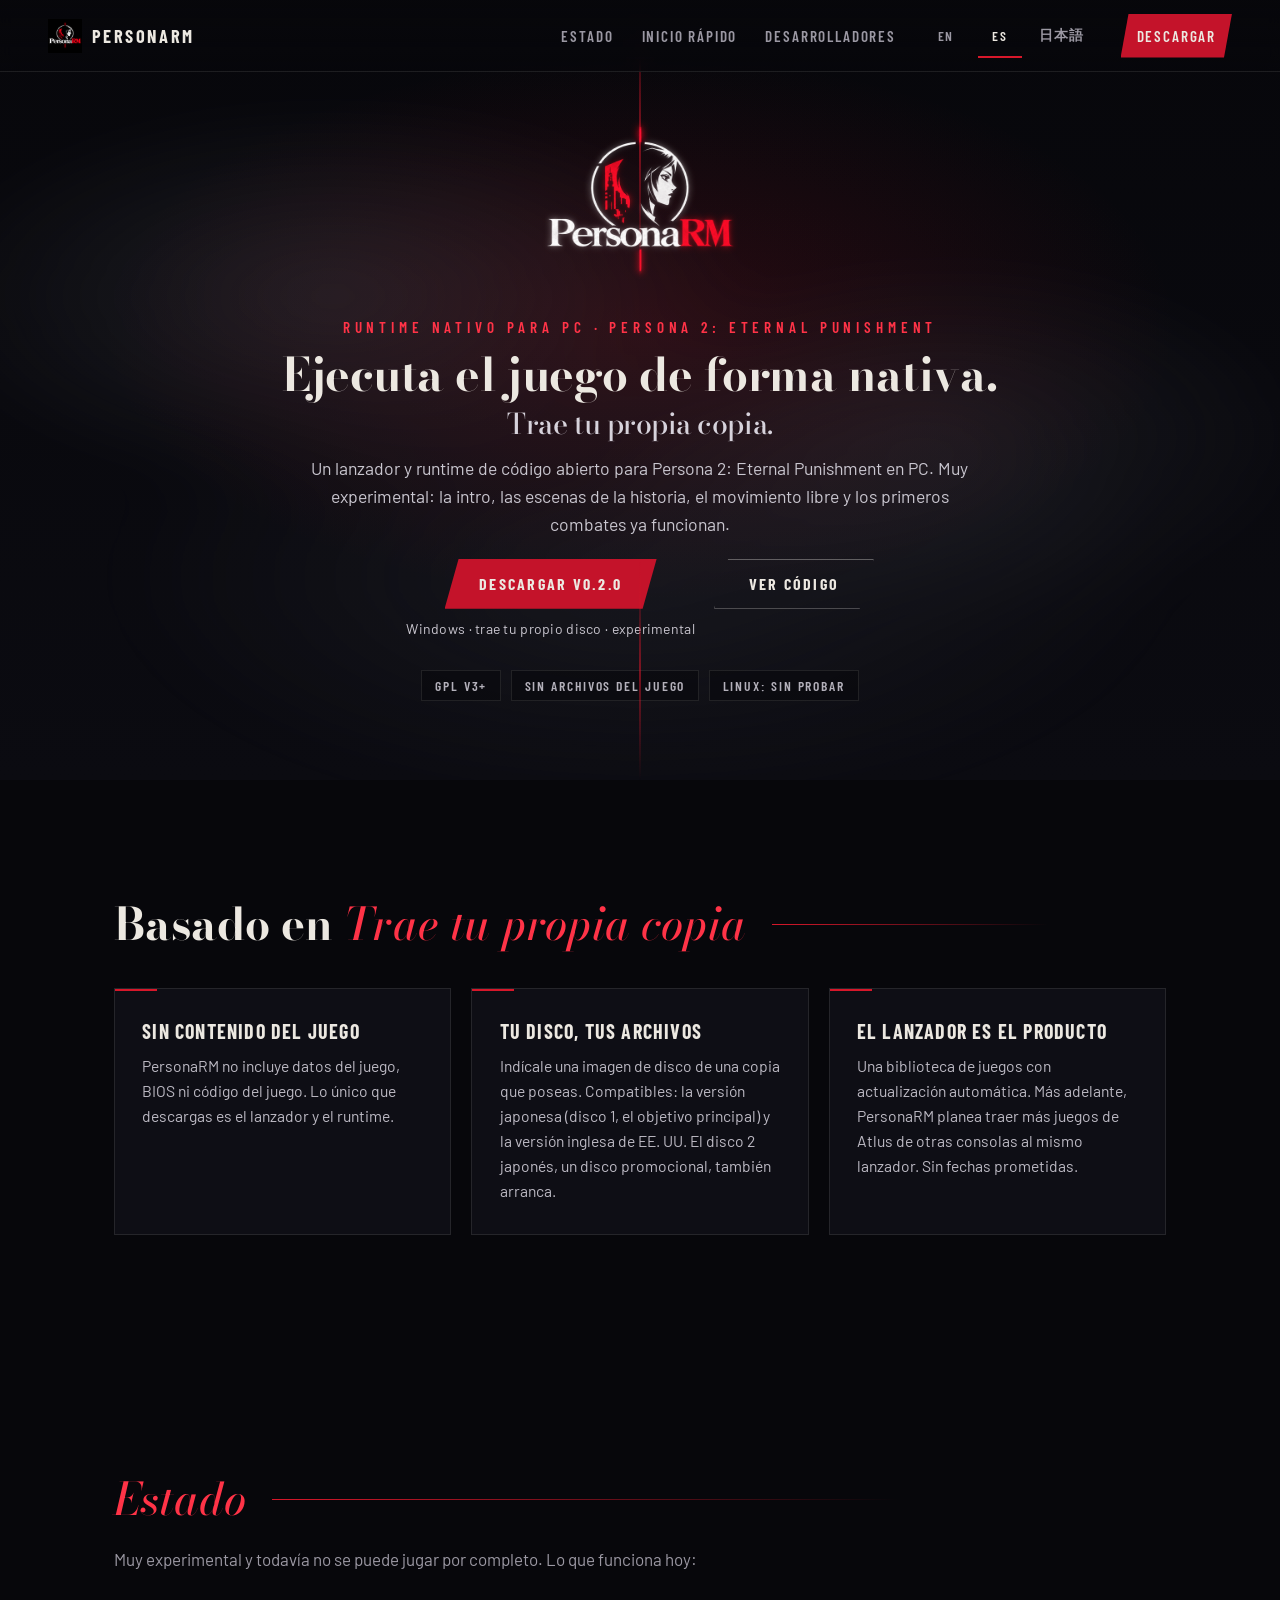
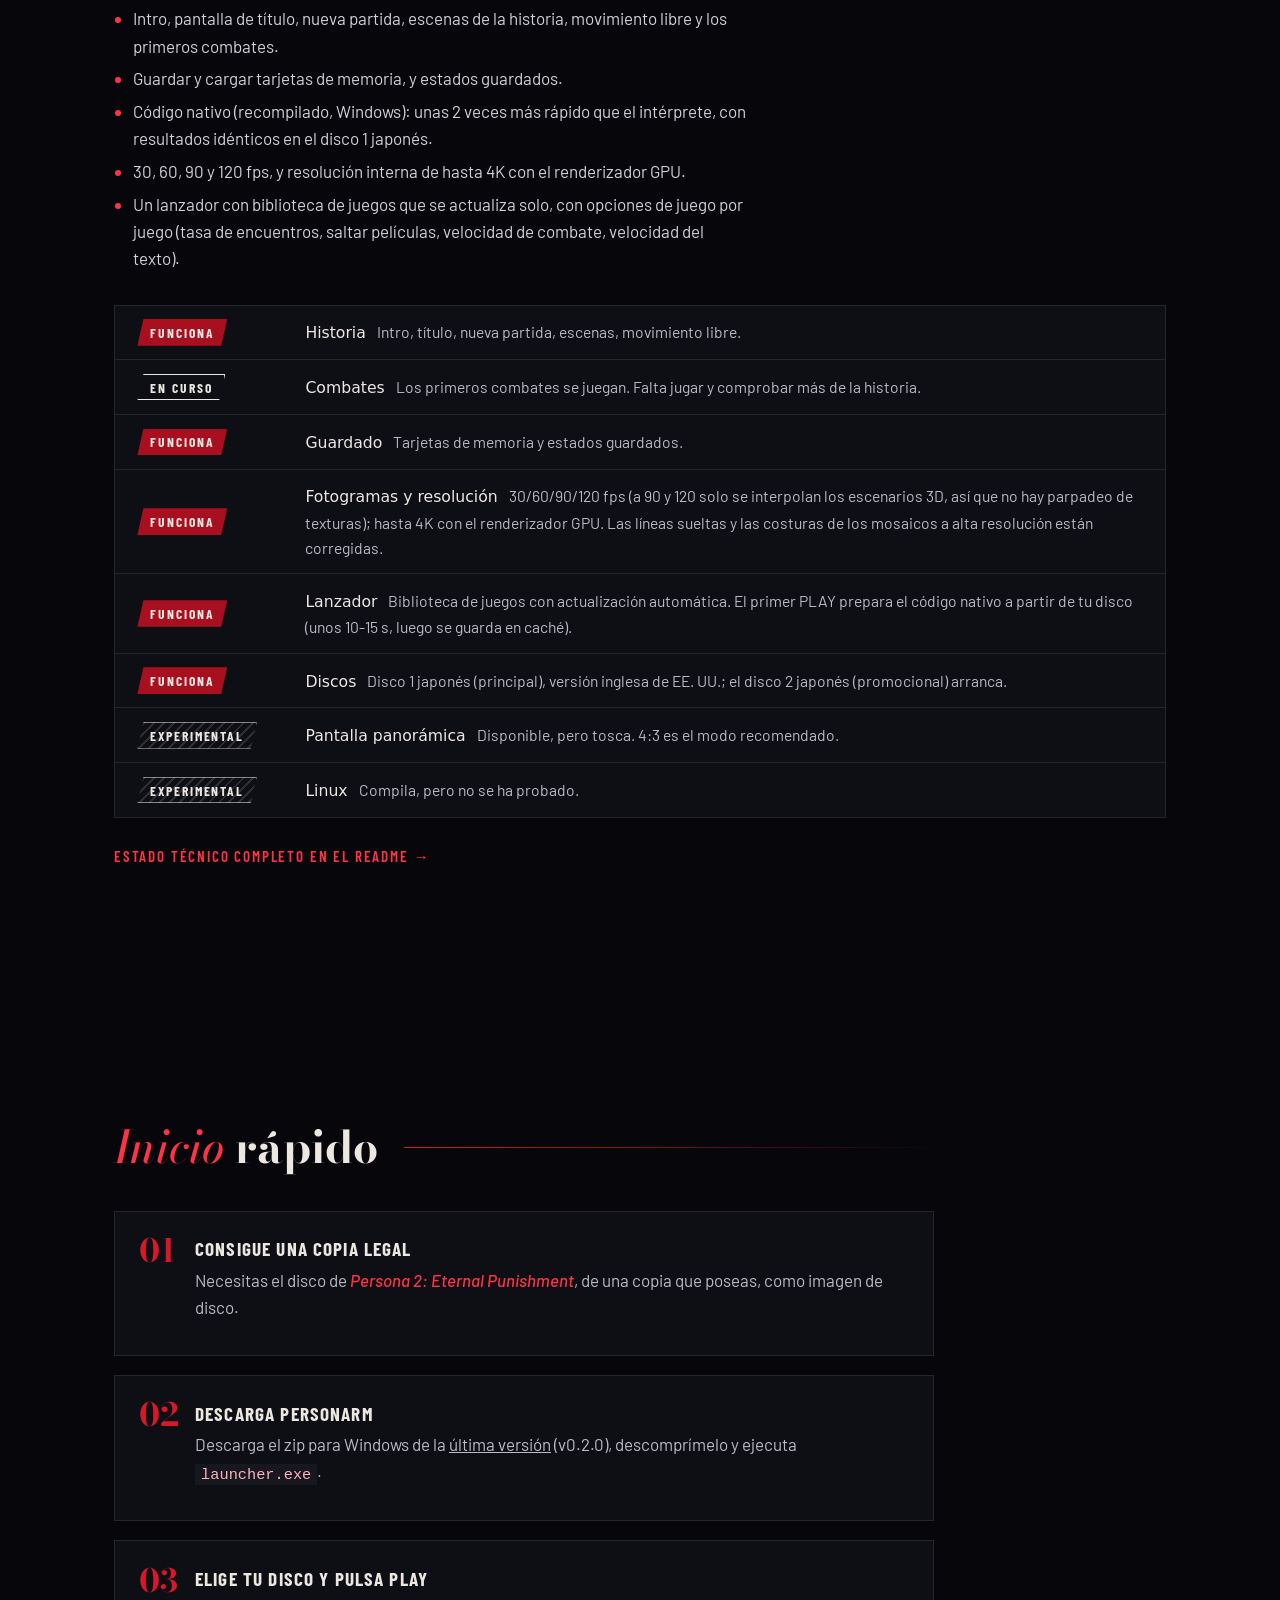
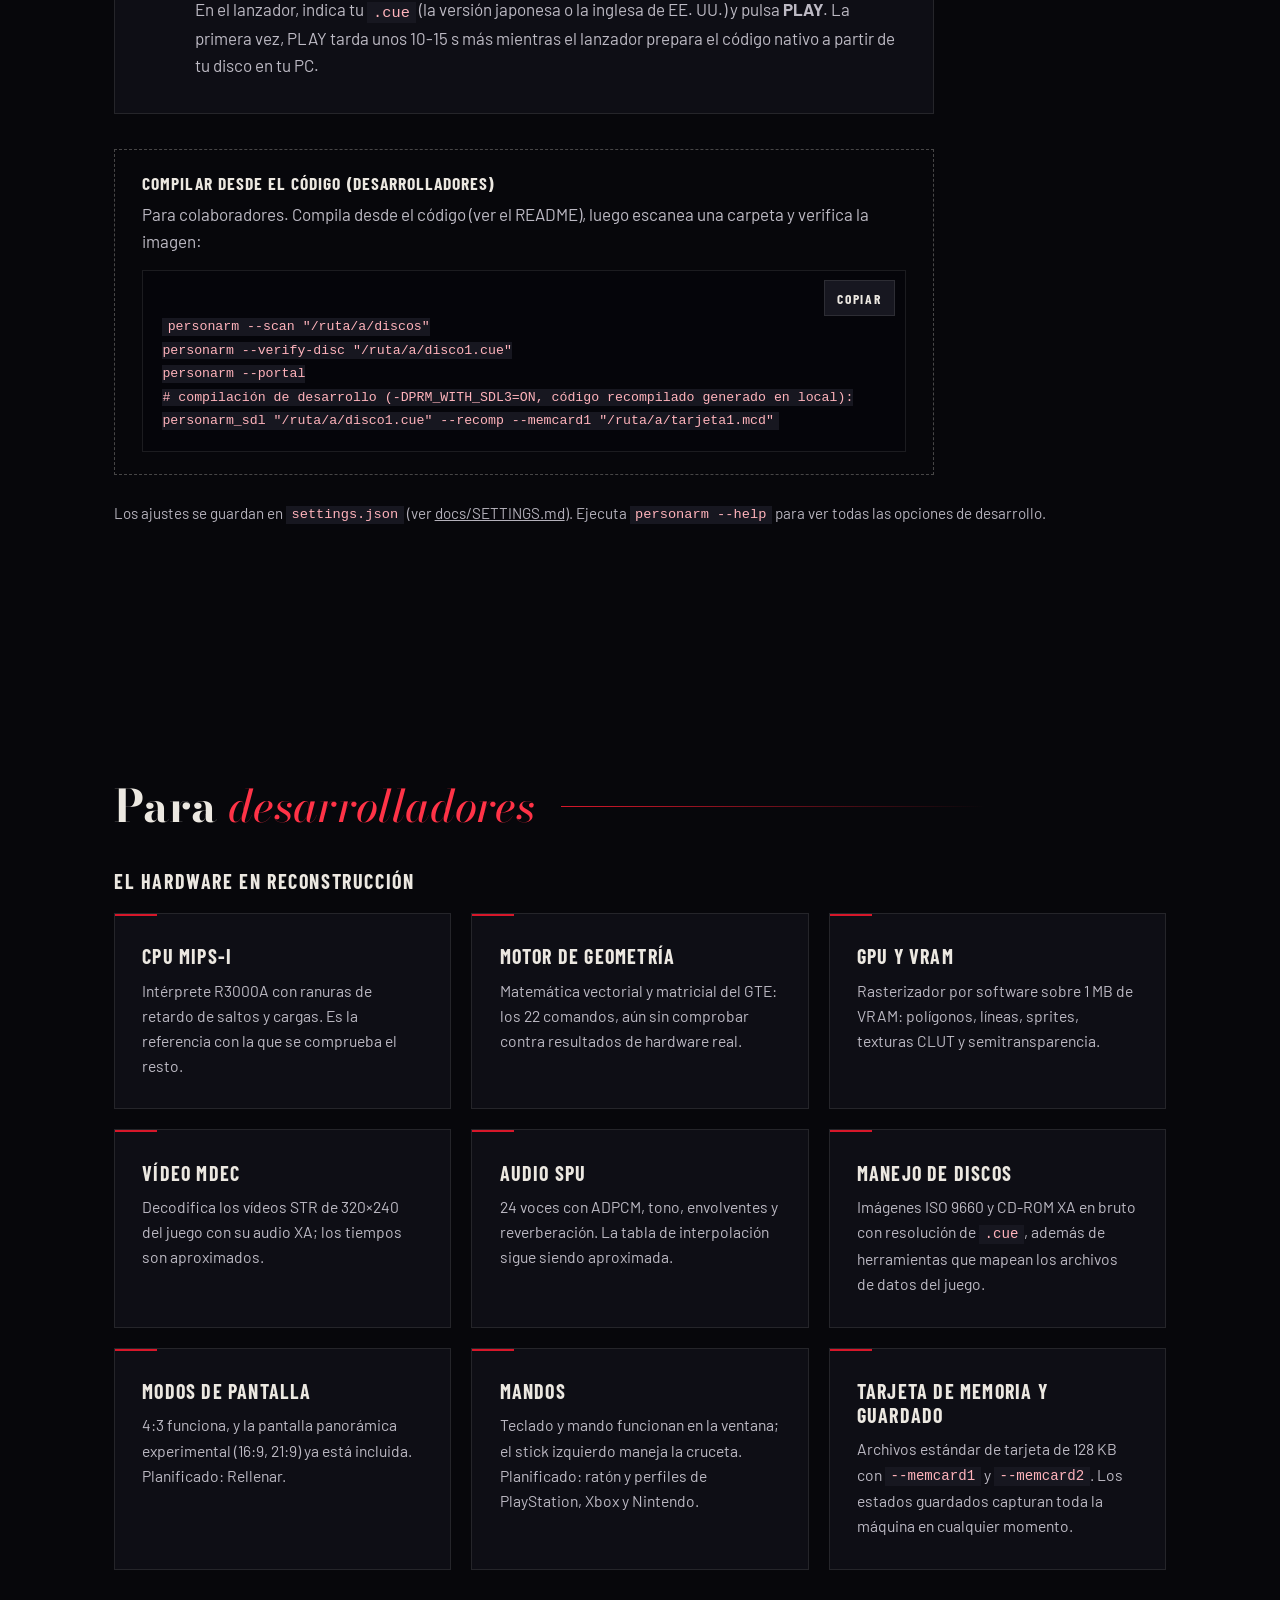
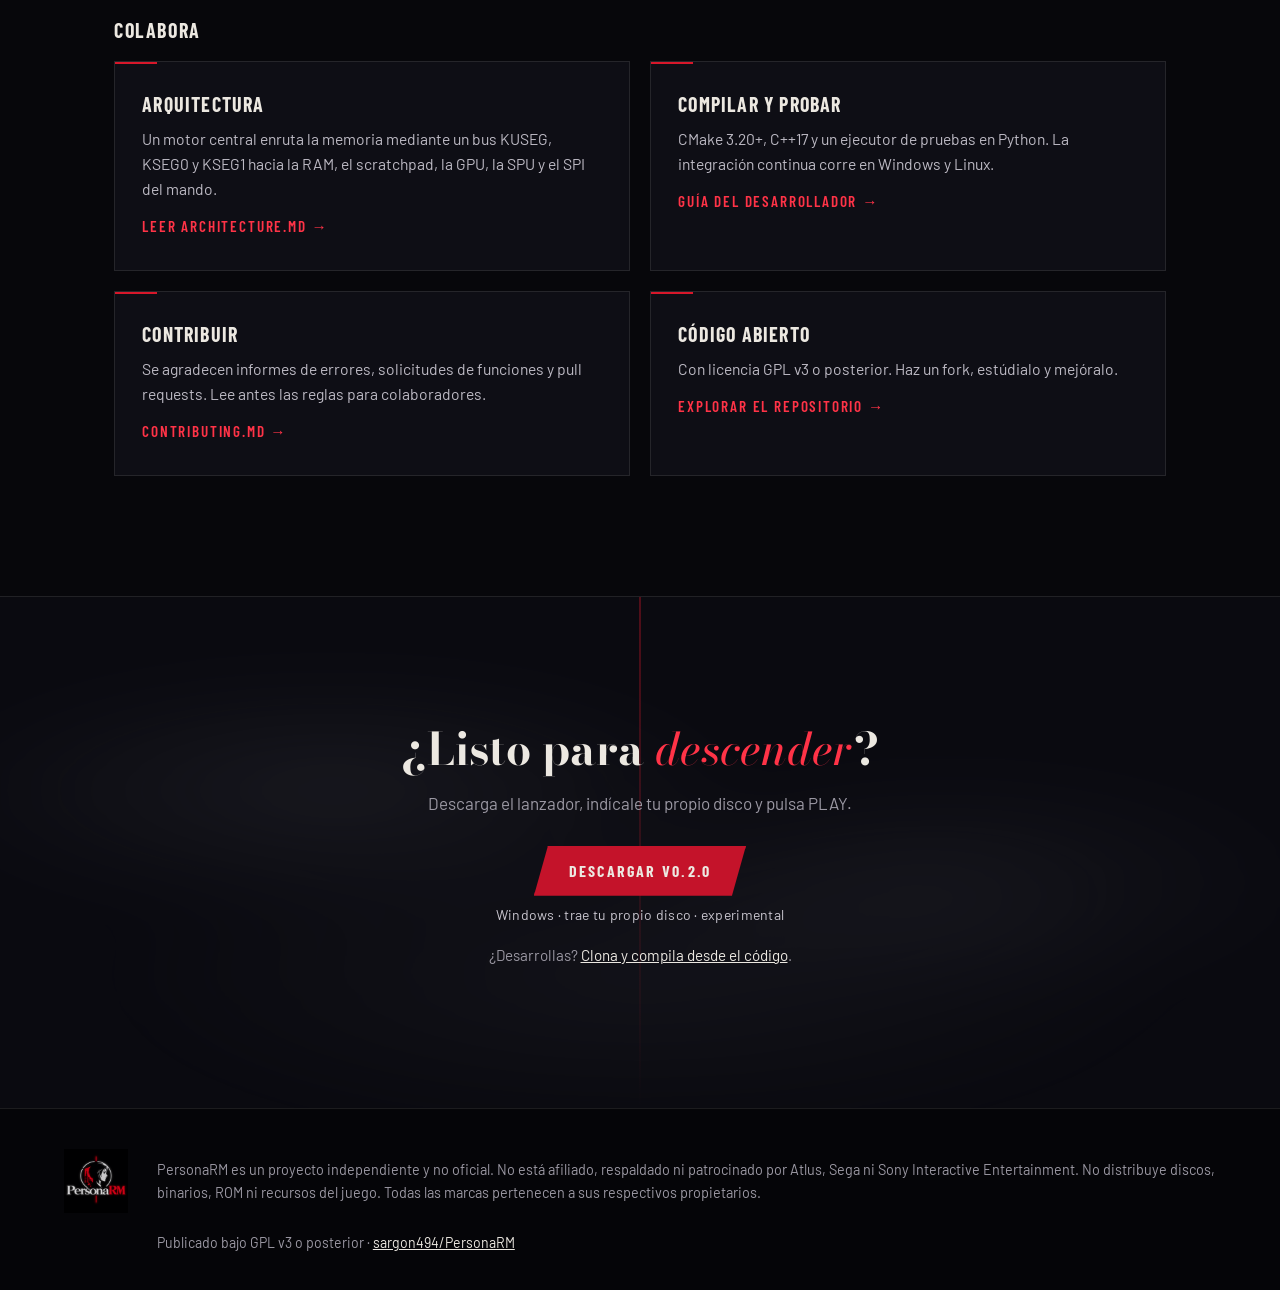
==== commit cfd07e8b: "docs: update README and site for v0.2.0 native code Release version v0.1.x -> v0.2.0 in README and a" ====
--- a/site/es/index.html
+++ b/site/es/index.html
@@ -74,7 +74,7 @@
                 </p>
                 <div class="actions">
                     <div class="dl">
-                        <a class="btn btn-primary" href="https://github.com/sargon494/PersonaRM/releases/latest">Descargar v0.1.4</a>
+                        <a class="btn btn-primary" href="https://github.com/sargon494/PersonaRM/releases/latest">Descargar v0.2.0</a>
                         <small>Windows · trae tu propio disco · experimental</small>
                     </div>
                     <a class="btn" href="https://github.com/sargon494/PersonaRM">Ver código</a>
@@ -122,8 +122,9 @@
                 <li>Intro, pantalla de título, nueva partida, escenas de la historia, movimiento libre y los primeros
                     combates.</li>
                 <li>Guardar y cargar tarjetas de memoria, y estados guardados.</li>
+                <li>Código nativo (recompilado, Windows): unas 2 veces más rápido que el intérprete, con resultados idénticos en el disco 1 japonés.</li>
                 <li>30, 60, 90 y 120 fps, y resolución interna de hasta 4K con el renderizador GPU.</li>
-                <li>Un lanzador con biblioteca de juegos que se actualiza solo.</li>
+                <li>Un lanzador con biblioteca de juegos que se actualiza solo, con opciones de juego por juego (tasa de encuentros, saltar películas, velocidad de combate, velocidad del texto).</li>
             </ul>
             <ul class="status-list reveal" aria-label="Estado por área">
                 <li><span class="chip works">Funciona</span>
@@ -137,10 +138,10 @@
                     <p><strong>Guardado</strong> Tarjetas de memoria y estados guardados.</p>
                 </li>
                 <li><span class="chip works">Funciona</span>
-                    <p><strong>Fotogramas y resolución</strong> 30/60/90/120 fps; hasta 4K con el renderizador GPU.</p>
-                </li>
-                <li><span class="chip works">Funciona</span>
-                    <p><strong>Lanzador</strong> Biblioteca de juegos con actualización automática.</p>
+                    <p><strong>Fotogramas y resolución</strong> 30/60/90/120 fps (a 90 y 120 solo se interpolan los escenarios 3D, así que no hay parpadeo de texturas); hasta 4K con el renderizador GPU. Las líneas sueltas y las costuras de los mosaicos a alta resolución están corregidas.</p>
+                </li>
+                <li><span class="chip works">Funciona</span>
+                    <p><strong>Lanzador</strong> Biblioteca de juegos con actualización automática. El primer PLAY prepara el código nativo a partir de tu disco (unos 10-15 s, luego se guarda en caché).</p>
                 </li>
                 <li><span class="chip works">Funciona</span>
                     <p><strong>Discos</strong> Disco 1 japonés (principal), versión inglesa de EE. UU.; el disco 2
@@ -171,12 +172,12 @@
                 <li class="reveal">
                     <h3>Descarga PersonaRM</h3>
                     <p>Descarga el zip para Windows de la <a href="https://github.com/sargon494/PersonaRM/releases/latest">última
-                            versión</a> (v0.1.4), descomprímelo y ejecuta <code>launcher.exe</code>.</p>
+                            versión</a> (v0.2.0), descomprímelo y ejecuta <code>launcher.exe</code>.</p>
                 </li>
                 <li class="reveal">
                     <h3>Elige tu disco y pulsa PLAY</h3>
                     <p>En el lanzador, indica tu <code>.cue</code> (la versión japonesa o la inglesa de EE. UU.) y
-                        pulsa <strong>PLAY</strong>.</p>
+                        pulsa <strong>PLAY</strong>. La primera vez, PLAY tarda unos 10-15 s más mientras el lanzador prepara el código nativo a partir de tu disco en tu PC.</p>
                 </li>
             </ol>
             <div class="devblock reveal">
@@ -288,7 +289,7 @@
             <h2>¿Listo para <em>descender</em>?</h2>
             <p>Descarga el lanzador, indícale tu propio disco y pulsa PLAY.</p>
             <div class="dl">
-                <a class="btn btn-primary" href="https://github.com/sargon494/PersonaRM/releases/latest">Descargar v0.1.4</a>
+                <a class="btn btn-primary" href="https://github.com/sargon494/PersonaRM/releases/latest">Descargar v0.2.0</a>
                 <small>Windows · trae tu propio disco · experimental</small>
             </div>
             <p class="dev-note">¿Desarrollas? <a href="https://github.com/sargon494/PersonaRM">Clona y compila desde el código</a>.</p>
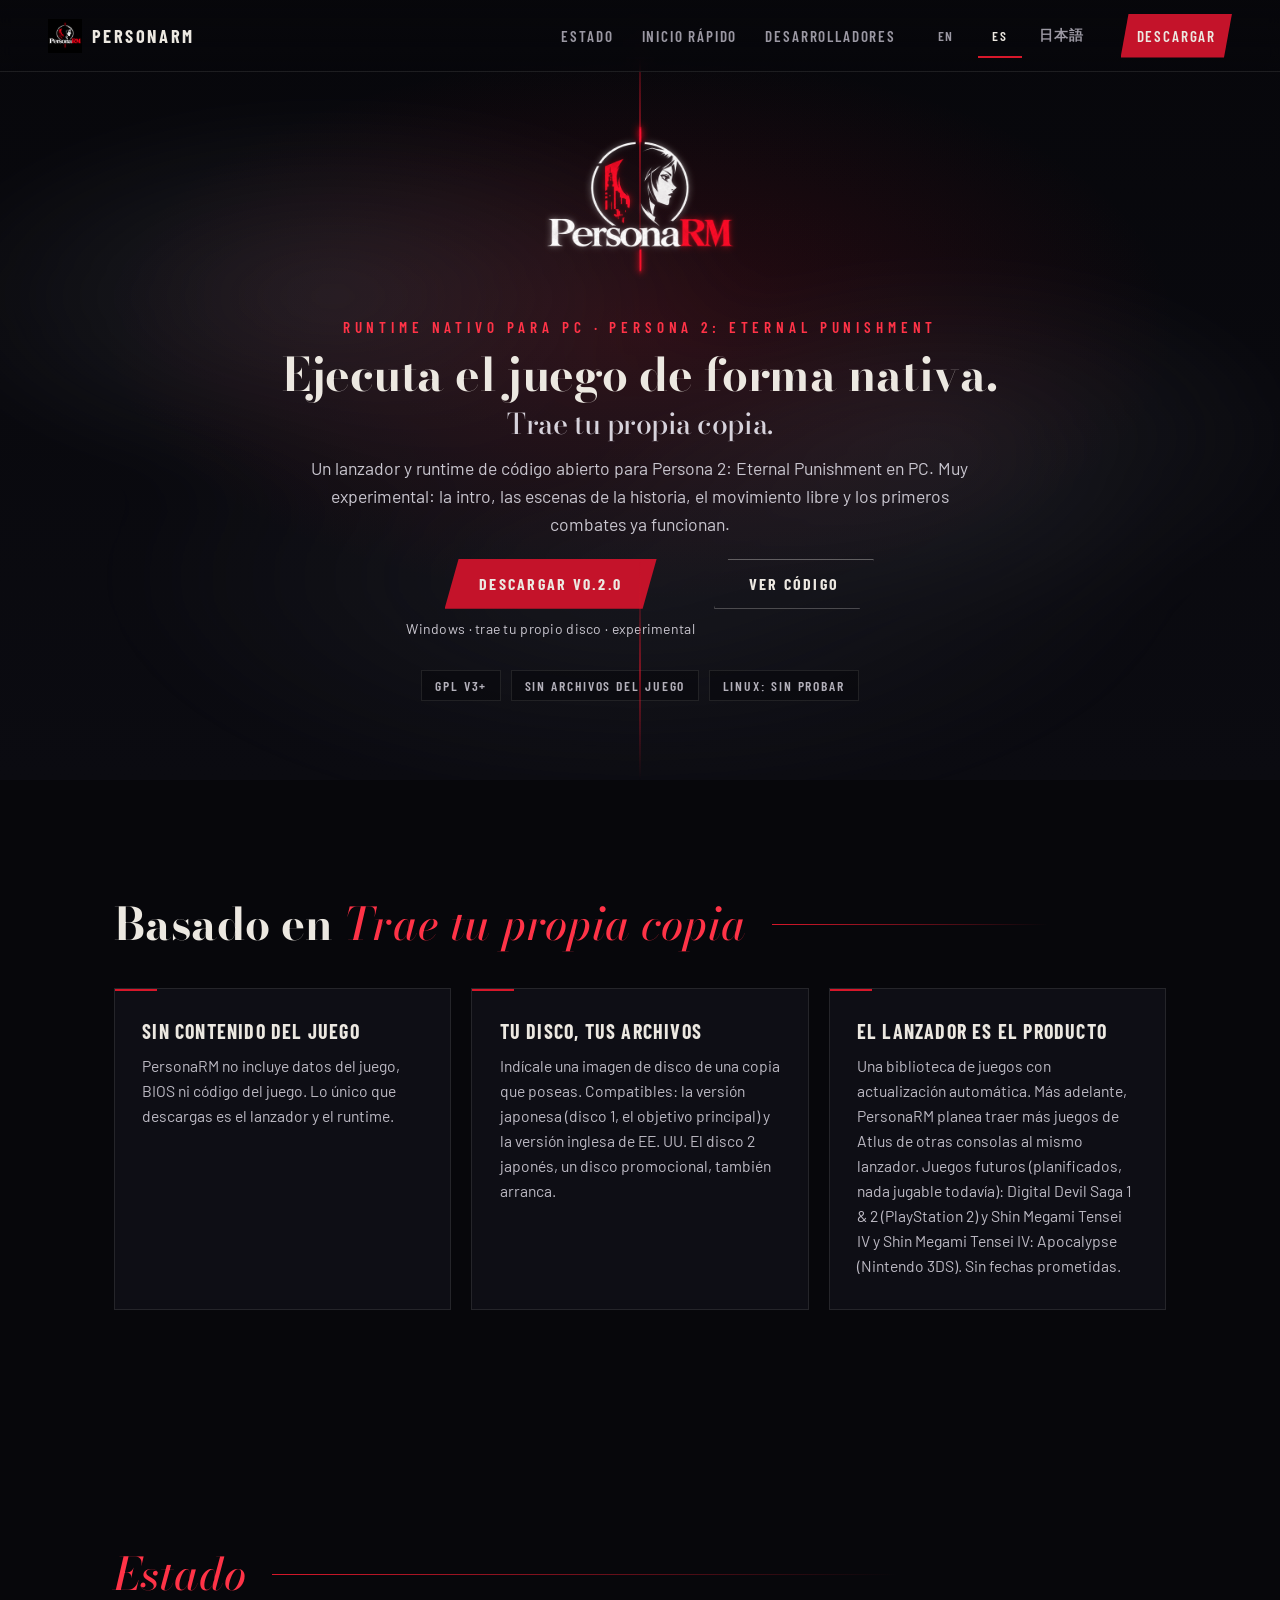
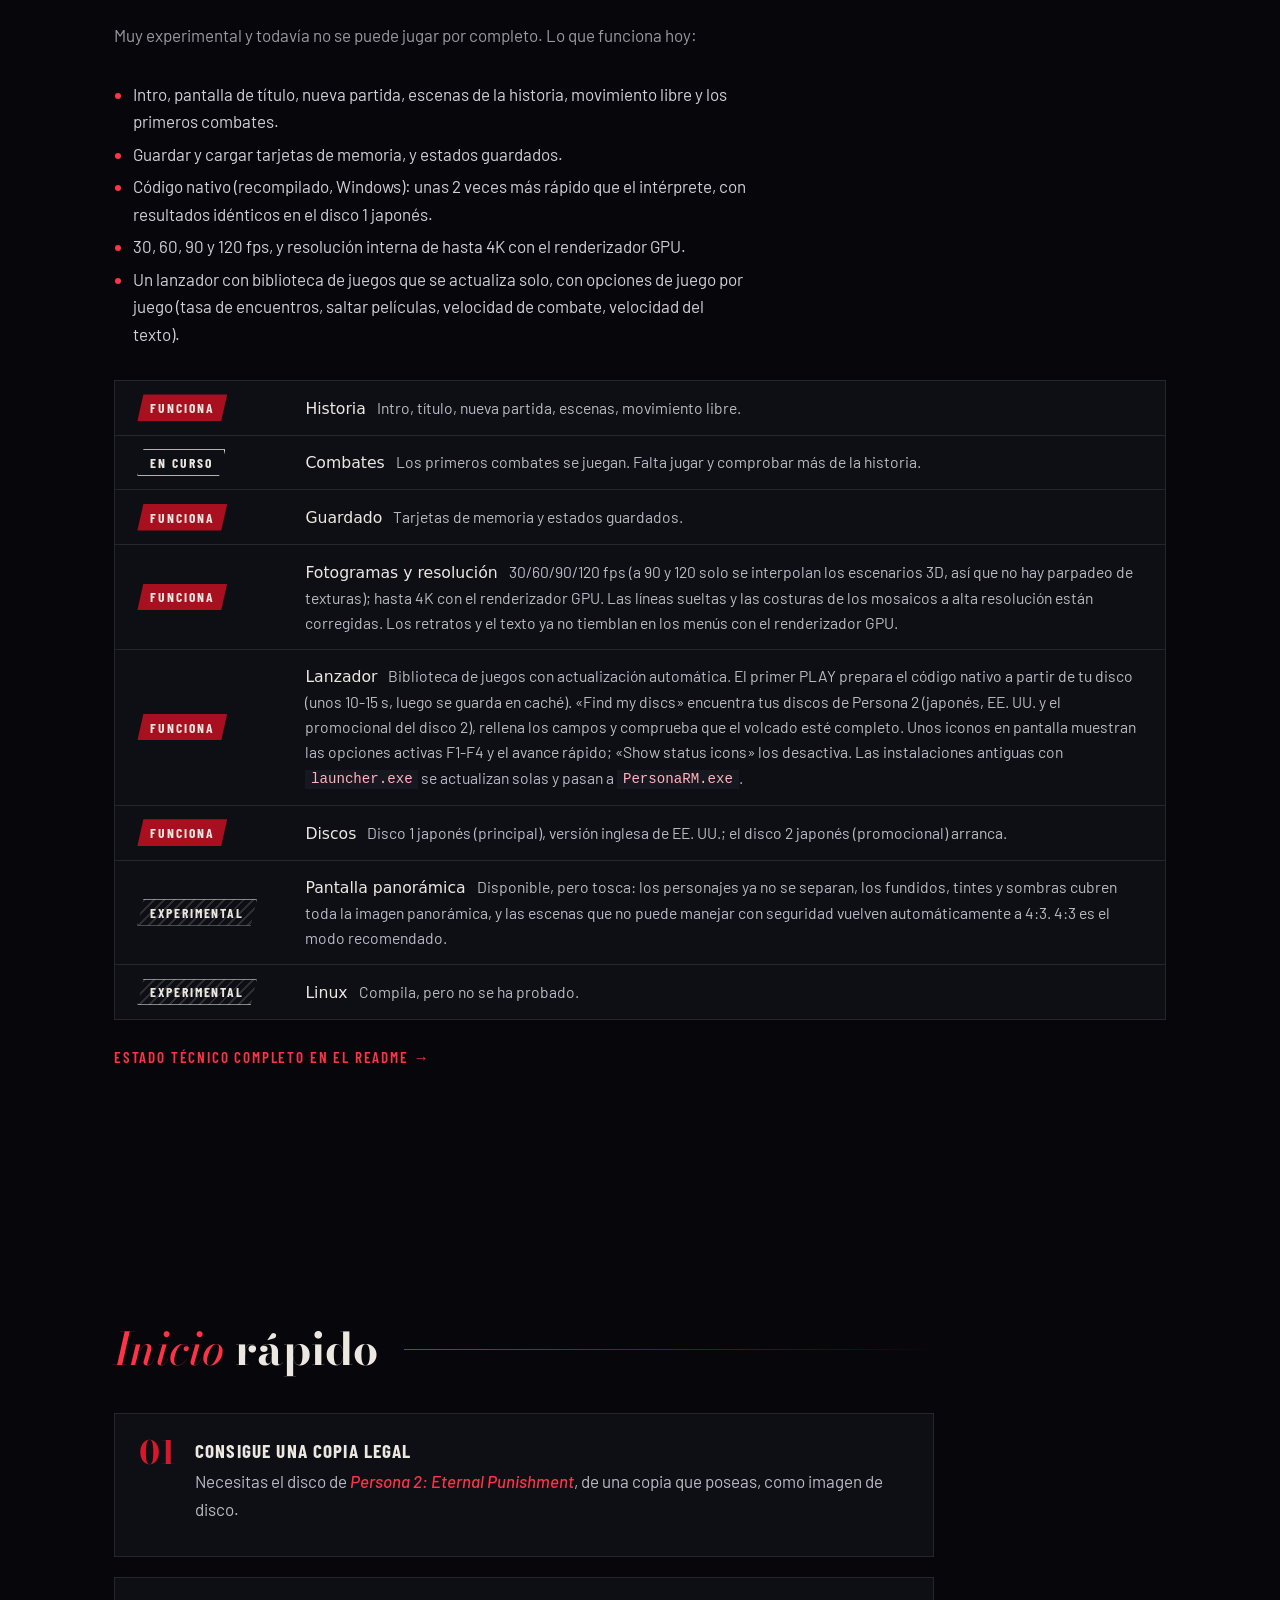
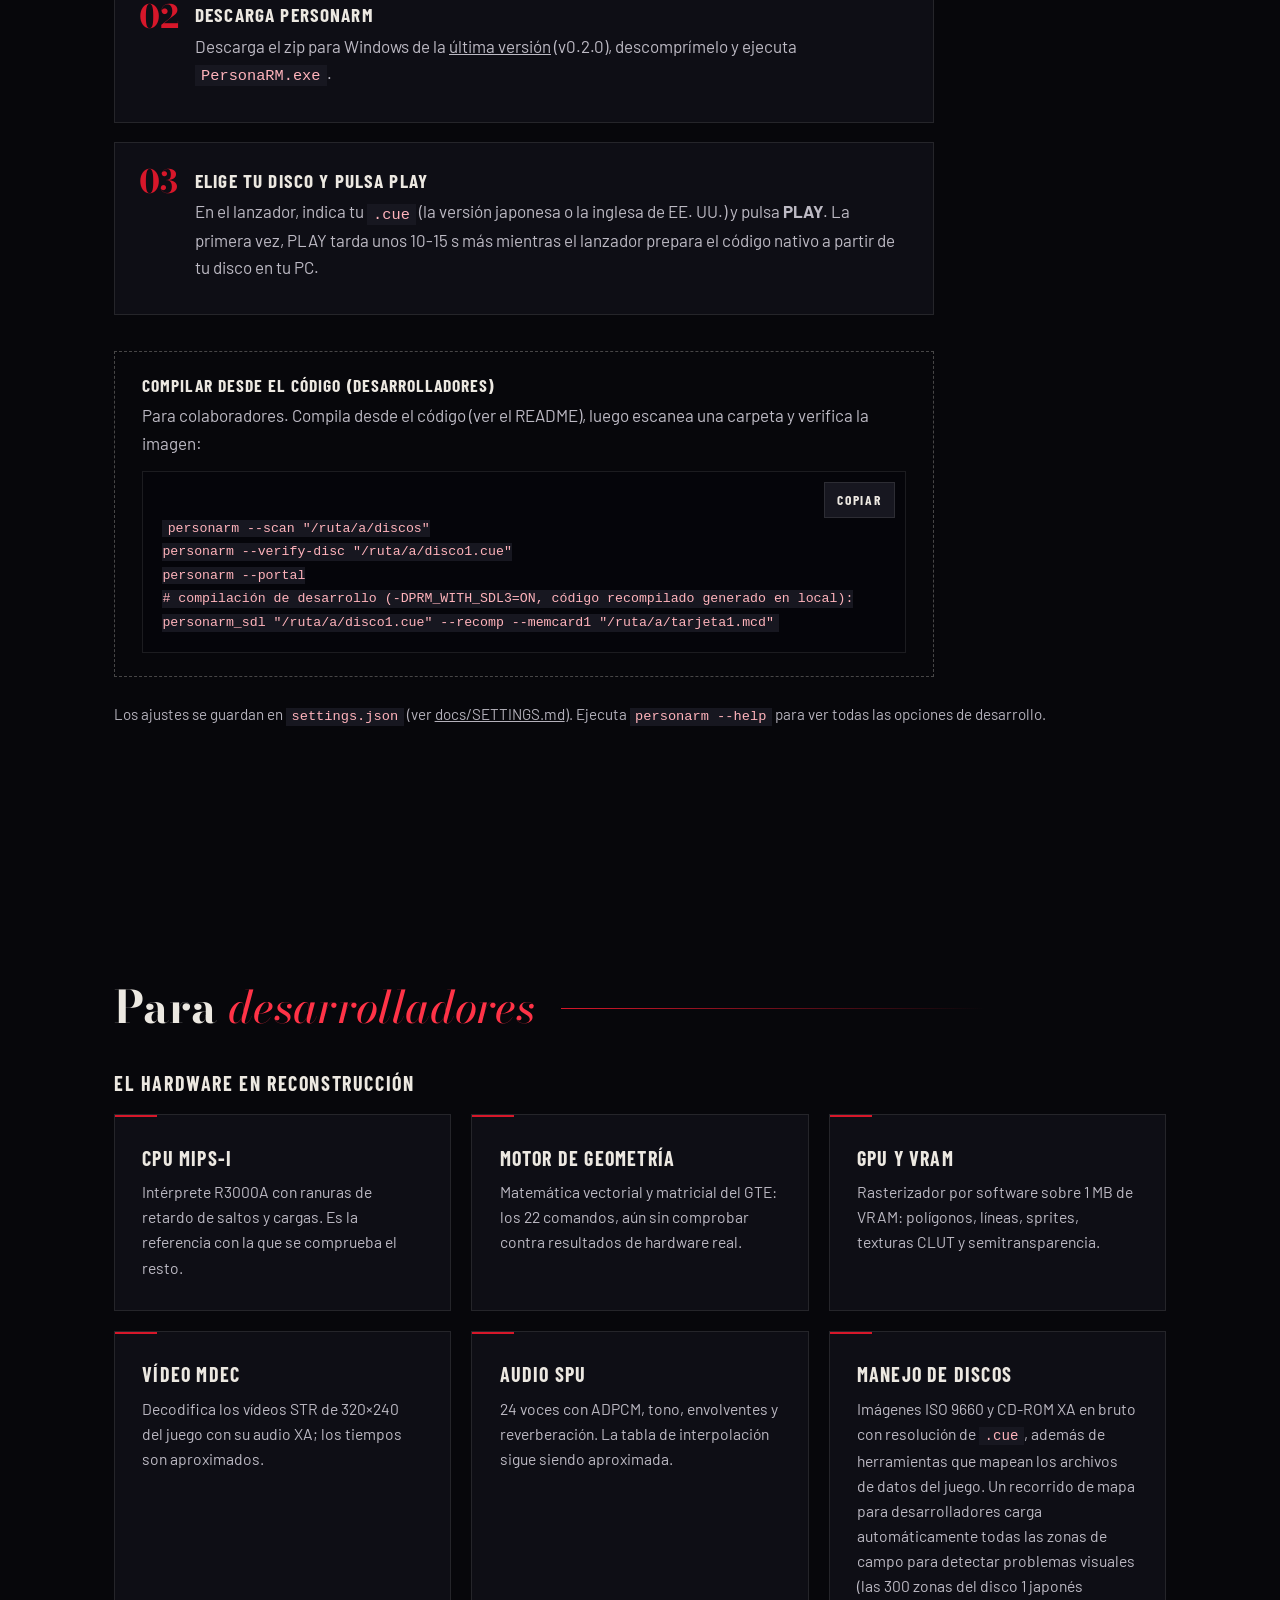
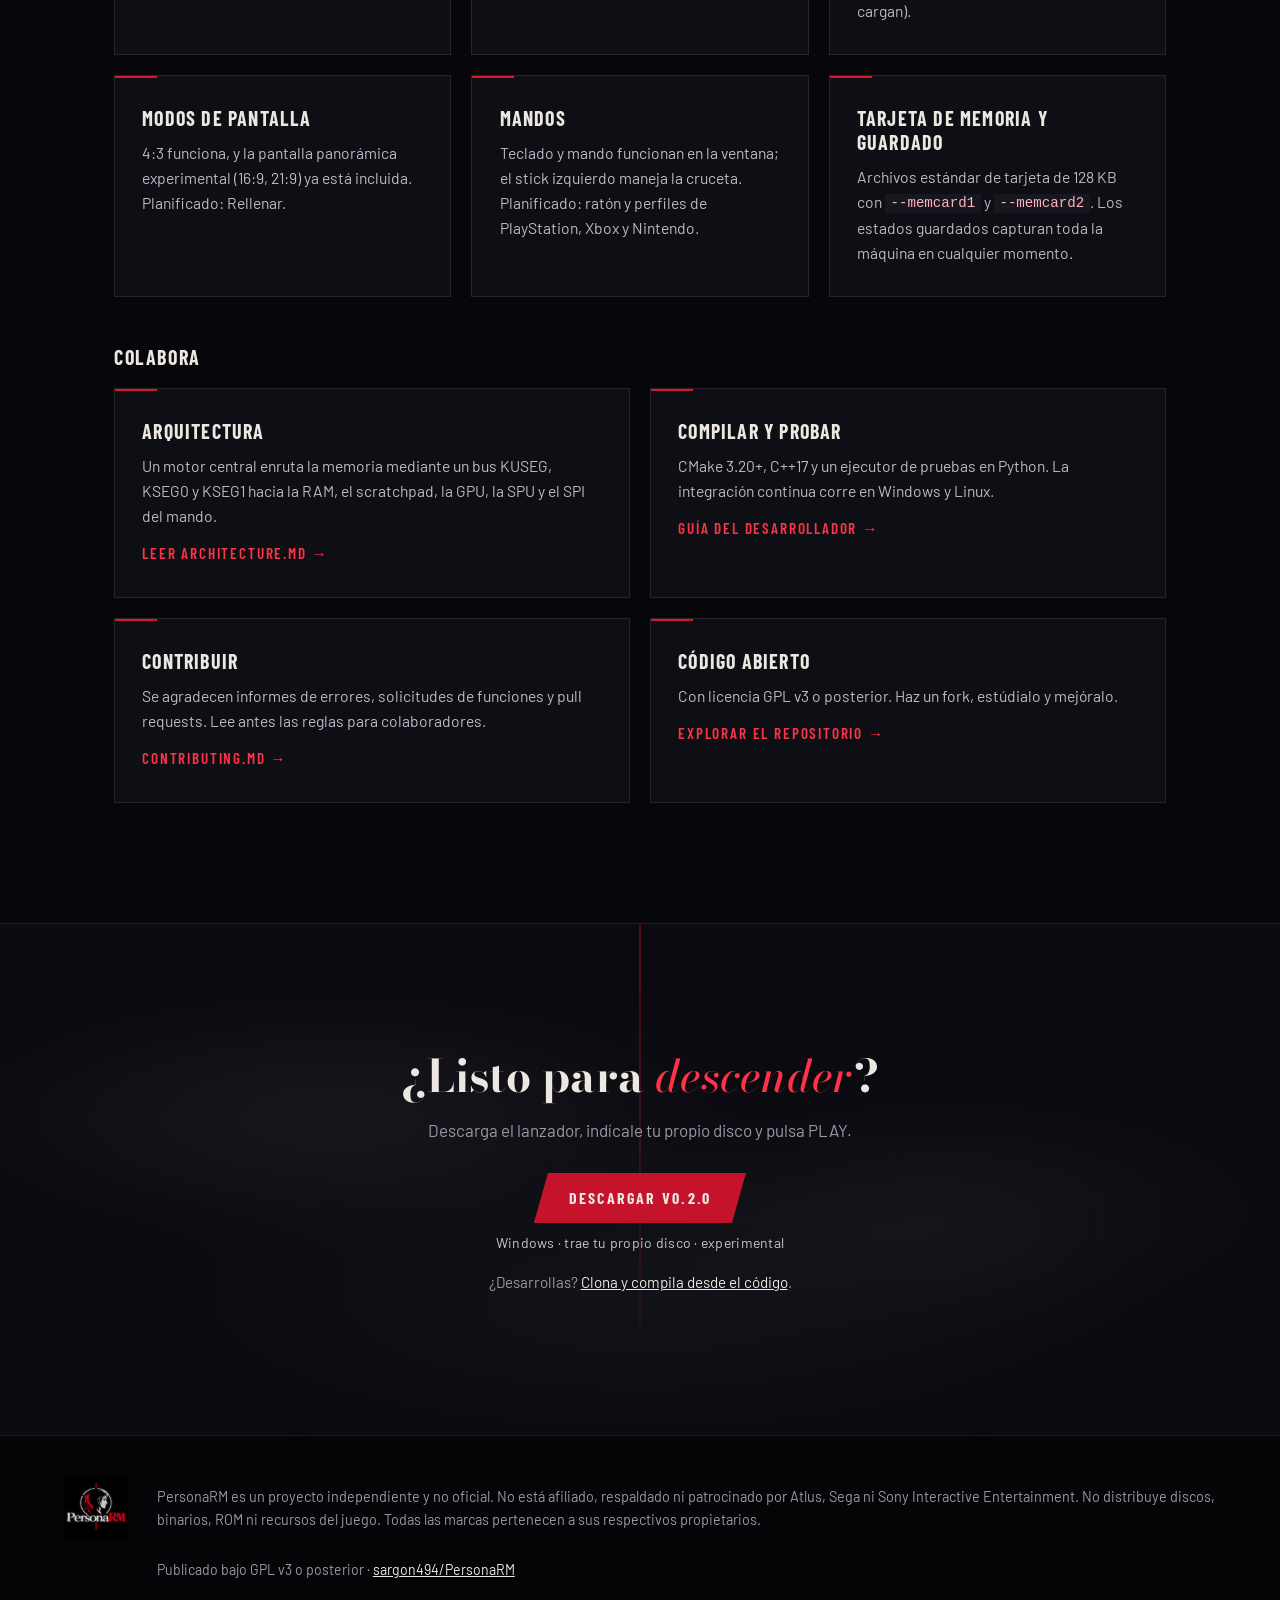
==== commit ded0d526: "docs: update README and site for v0.2.3 (EN, ES, JA) - Launcher is PersonaRM.exe; quick start and ol" ====
--- a/site/es/index.html
+++ b/site/es/index.html
@@ -107,7 +107,7 @@
                 <article class="card reveal">
                     <h3>El lanzador es el producto</h3>
                     <p>Una biblioteca de juegos con actualización automática. Más adelante, PersonaRM planea traer más
-                        juegos de Atlus de otras consolas al mismo lanzador. Sin fechas prometidas.</p>
+                        juegos de Atlus de otras consolas al mismo lanzador. Juegos futuros (planificados, nada jugable todavía): Digital Devil Saga 1 &amp; 2 (PlayStation 2) y Shin Megami Tensei IV y Shin Megami Tensei IV: Apocalypse (Nintendo 3DS). Sin fechas prometidas.</p>
                 </article>
             </div>
         </section>
@@ -138,17 +138,17 @@
                     <p><strong>Guardado</strong> Tarjetas de memoria y estados guardados.</p>
                 </li>
                 <li><span class="chip works">Funciona</span>
-                    <p><strong>Fotogramas y resolución</strong> 30/60/90/120 fps (a 90 y 120 solo se interpolan los escenarios 3D, así que no hay parpadeo de texturas); hasta 4K con el renderizador GPU. Las líneas sueltas y las costuras de los mosaicos a alta resolución están corregidas.</p>
-                </li>
-                <li><span class="chip works">Funciona</span>
-                    <p><strong>Lanzador</strong> Biblioteca de juegos con actualización automática. El primer PLAY prepara el código nativo a partir de tu disco (unos 10-15 s, luego se guarda en caché).</p>
+                    <p><strong>Fotogramas y resolución</strong> 30/60/90/120 fps (a 90 y 120 solo se interpolan los escenarios 3D, así que no hay parpadeo de texturas); hasta 4K con el renderizador GPU. Las líneas sueltas y las costuras de los mosaicos a alta resolución están corregidas. Los retratos y el texto ya no tiemblan en los menús con el renderizador GPU.</p>
+                </li>
+                <li><span class="chip works">Funciona</span>
+                    <p><strong>Lanzador</strong> Biblioteca de juegos con actualización automática. El primer PLAY prepara el código nativo a partir de tu disco (unos 10-15 s, luego se guarda en caché). «Find my discs» encuentra tus discos de Persona 2 (japonés, EE. UU. y el promocional del disco 2), rellena los campos y comprueba que el volcado esté completo. Unos iconos en pantalla muestran las opciones activas F1-F4 y el avance rápido; «Show status icons» los desactiva. Las instalaciones antiguas con <code>launcher.exe</code> se actualizan solas y pasan a <code>PersonaRM.exe</code>.</p>
                 </li>
                 <li><span class="chip works">Funciona</span>
                     <p><strong>Discos</strong> Disco 1 japonés (principal), versión inglesa de EE. UU.; el disco 2
                         japonés (promocional) arranca.</p>
                 </li>
                 <li><span class="chip experimental">Experimental</span>
-                    <p><strong>Pantalla panorámica</strong> Disponible, pero tosca. 4:3 es el modo recomendado.</p>
+                    <p><strong>Pantalla panorámica</strong> Disponible, pero tosca: los personajes ya no se separan, los fundidos, tintes y sombras cubren toda la imagen panorámica, y las escenas que no puede manejar con seguridad vuelven automáticamente a 4:3. 4:3 es el modo recomendado.</p>
                 </li>
                 <li><span class="chip experimental">Experimental</span>
                     <p><strong>Linux</strong> Compila, pero no se ha probado.</p>
@@ -172,7 +172,7 @@
                 <li class="reveal">
                     <h3>Descarga PersonaRM</h3>
                     <p>Descarga el zip para Windows de la <a href="https://github.com/sargon494/PersonaRM/releases/latest">última
-                            versión</a> (v0.2.0), descomprímelo y ejecuta <code>launcher.exe</code>.</p>
+                            versión</a> (v0.2.0), descomprímelo y ejecuta <code>PersonaRM.exe</code>.</p>
                 </li>
                 <li class="reveal">
                     <h3>Elige tu disco y pulsa PLAY</h3>
@@ -233,7 +233,7 @@
                 <article class="feature reveal">
                     <h3>Manejo de discos</h3>
                     <p>Imágenes ISO 9660 y CD-ROM XA en bruto con resolución de <code>.cue</code>, además de
-                        herramientas que mapean los archivos de datos del juego.</p>
+                        herramientas que mapean los archivos de datos del juego. Un recorrido de mapa para desarrolladores carga automáticamente todas las zonas de campo para detectar problemas visuales (las 300 zonas del disco 1 japonés cargan).</p>
                 </article>
                 <article class="feature reveal">
                     <h3>Modos de pantalla</h3>
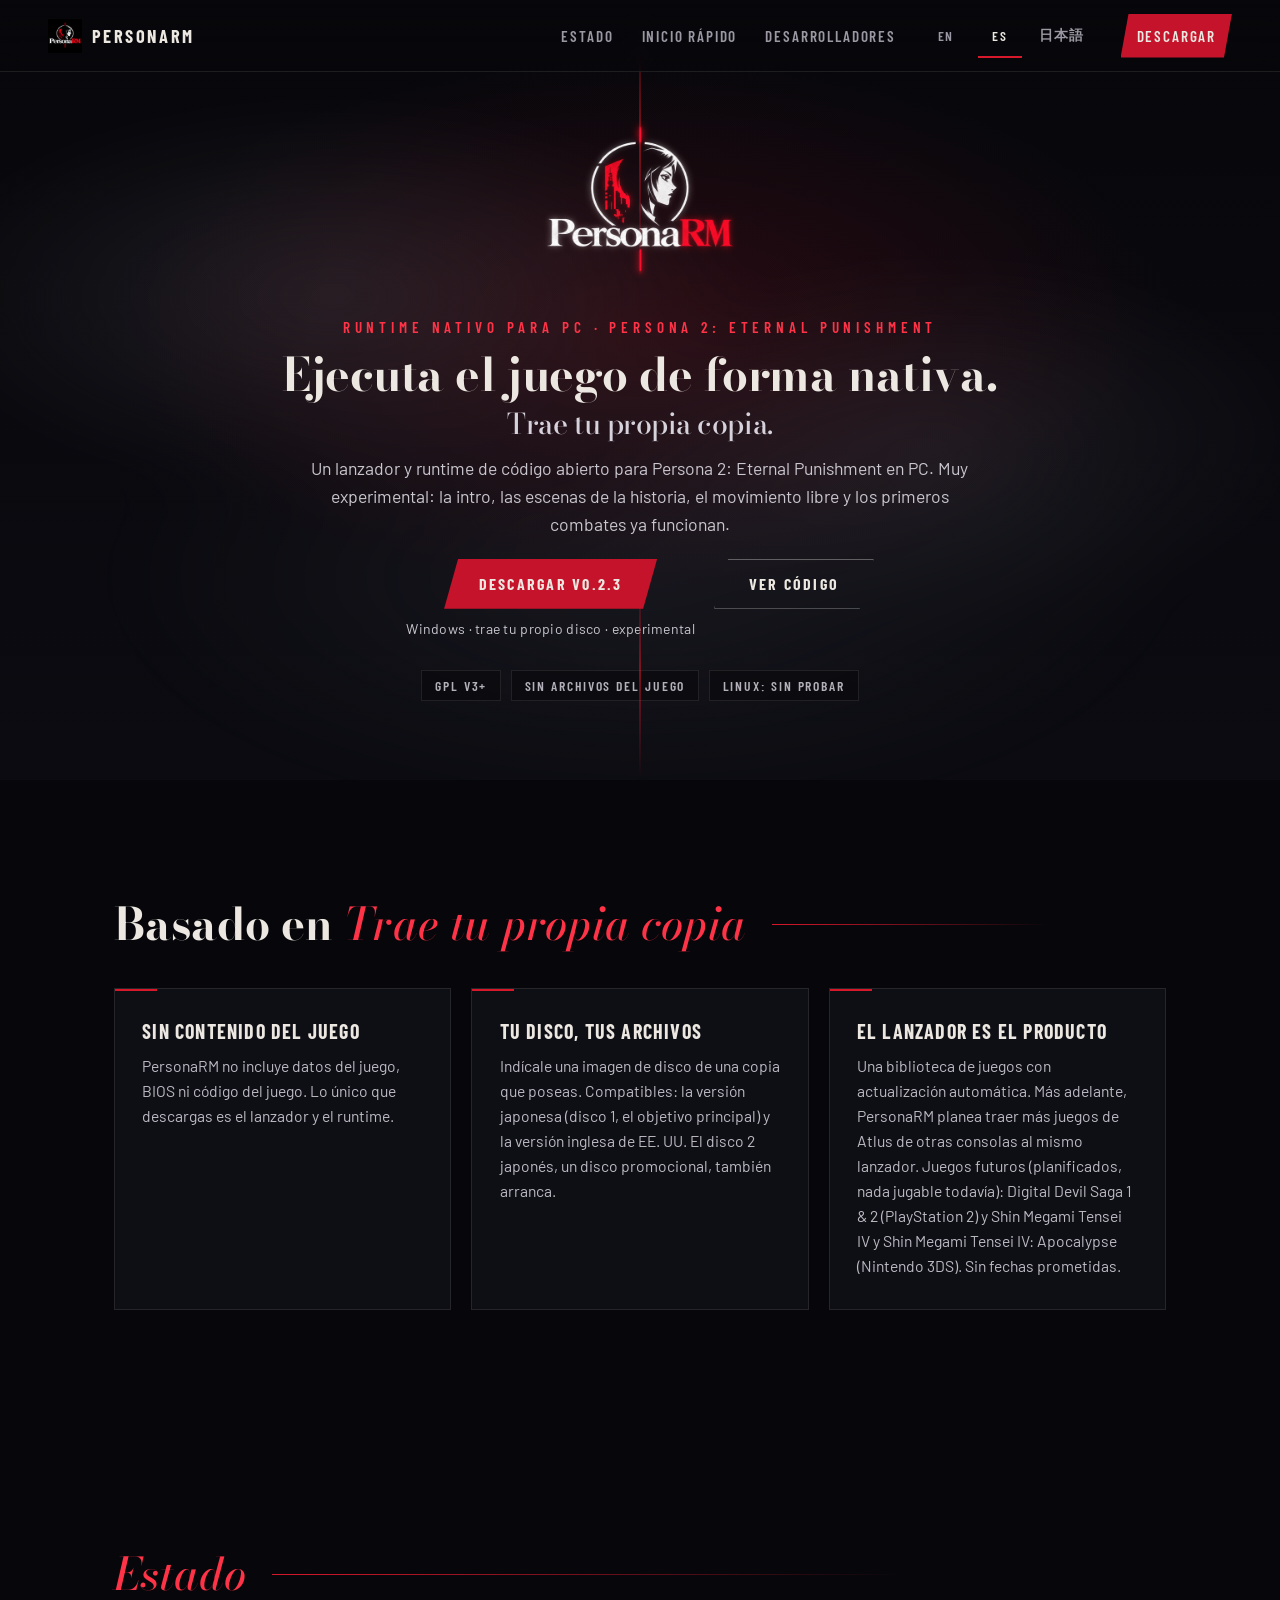
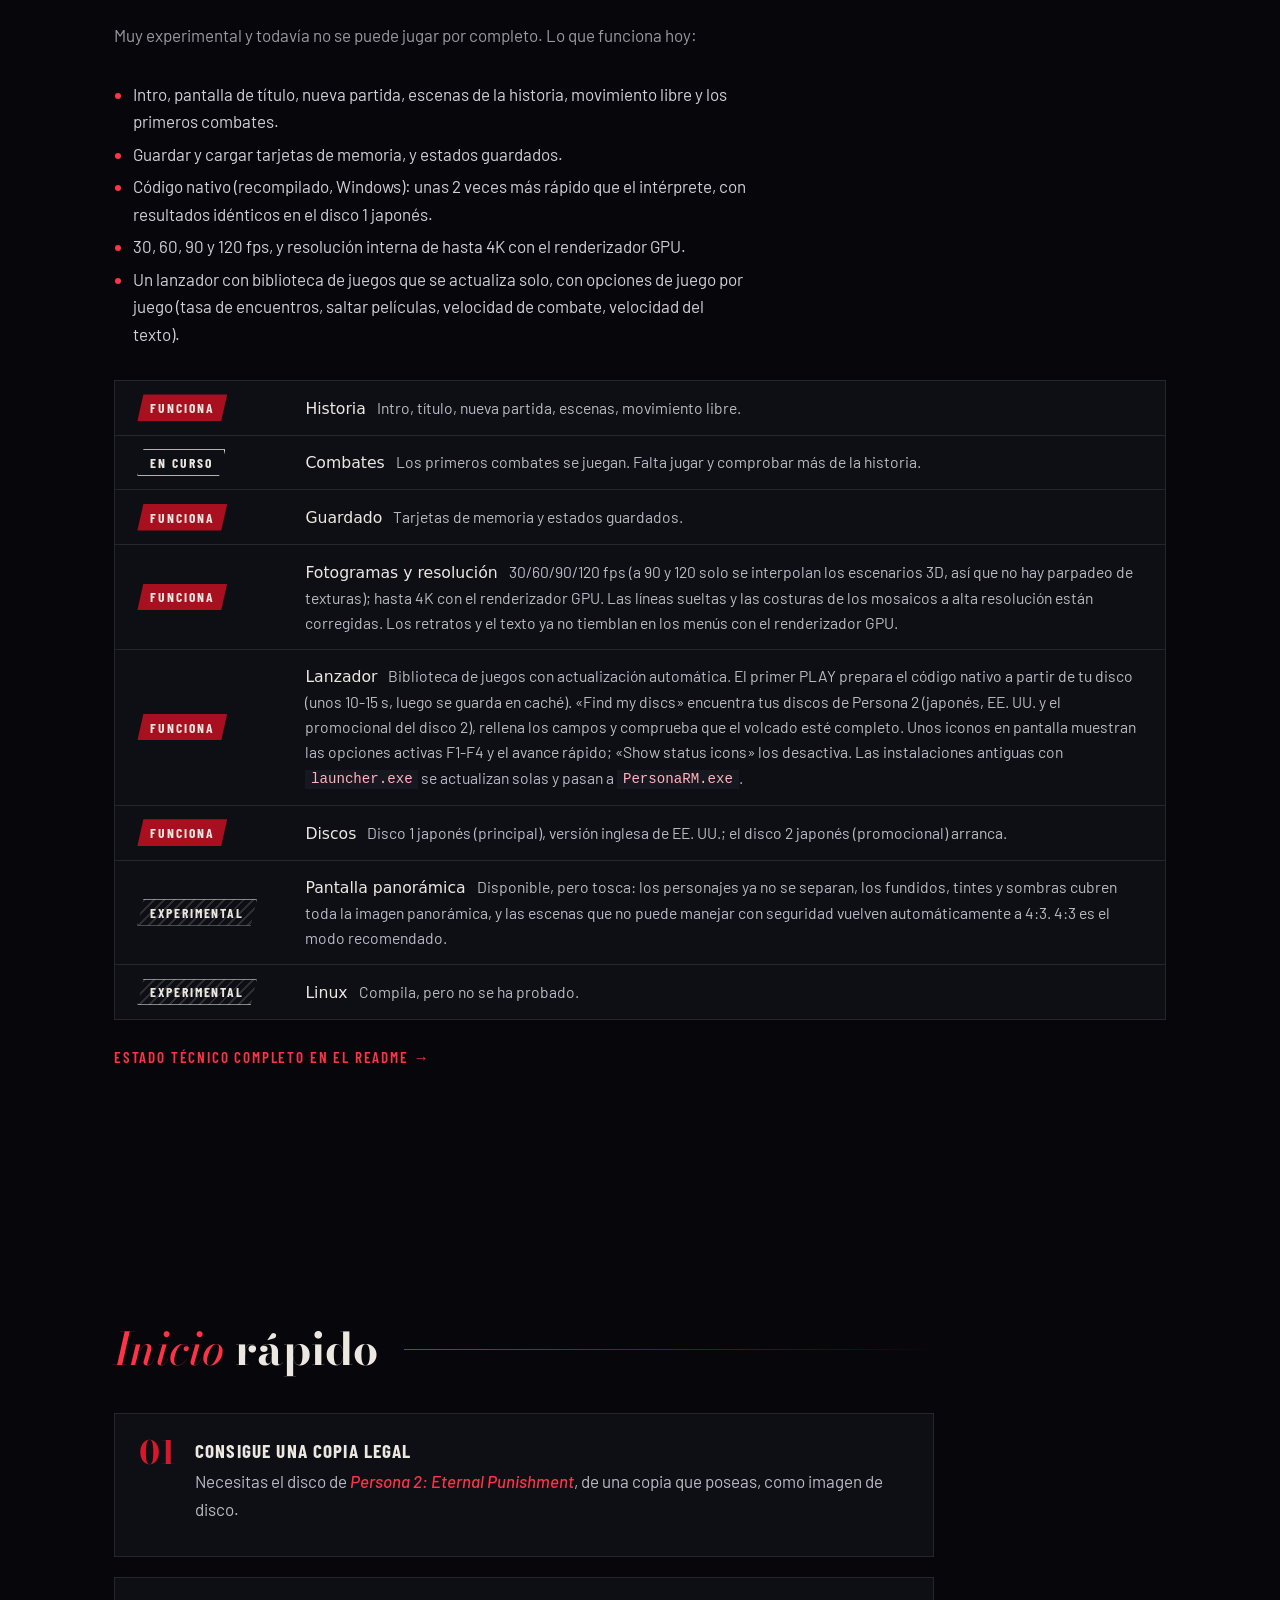
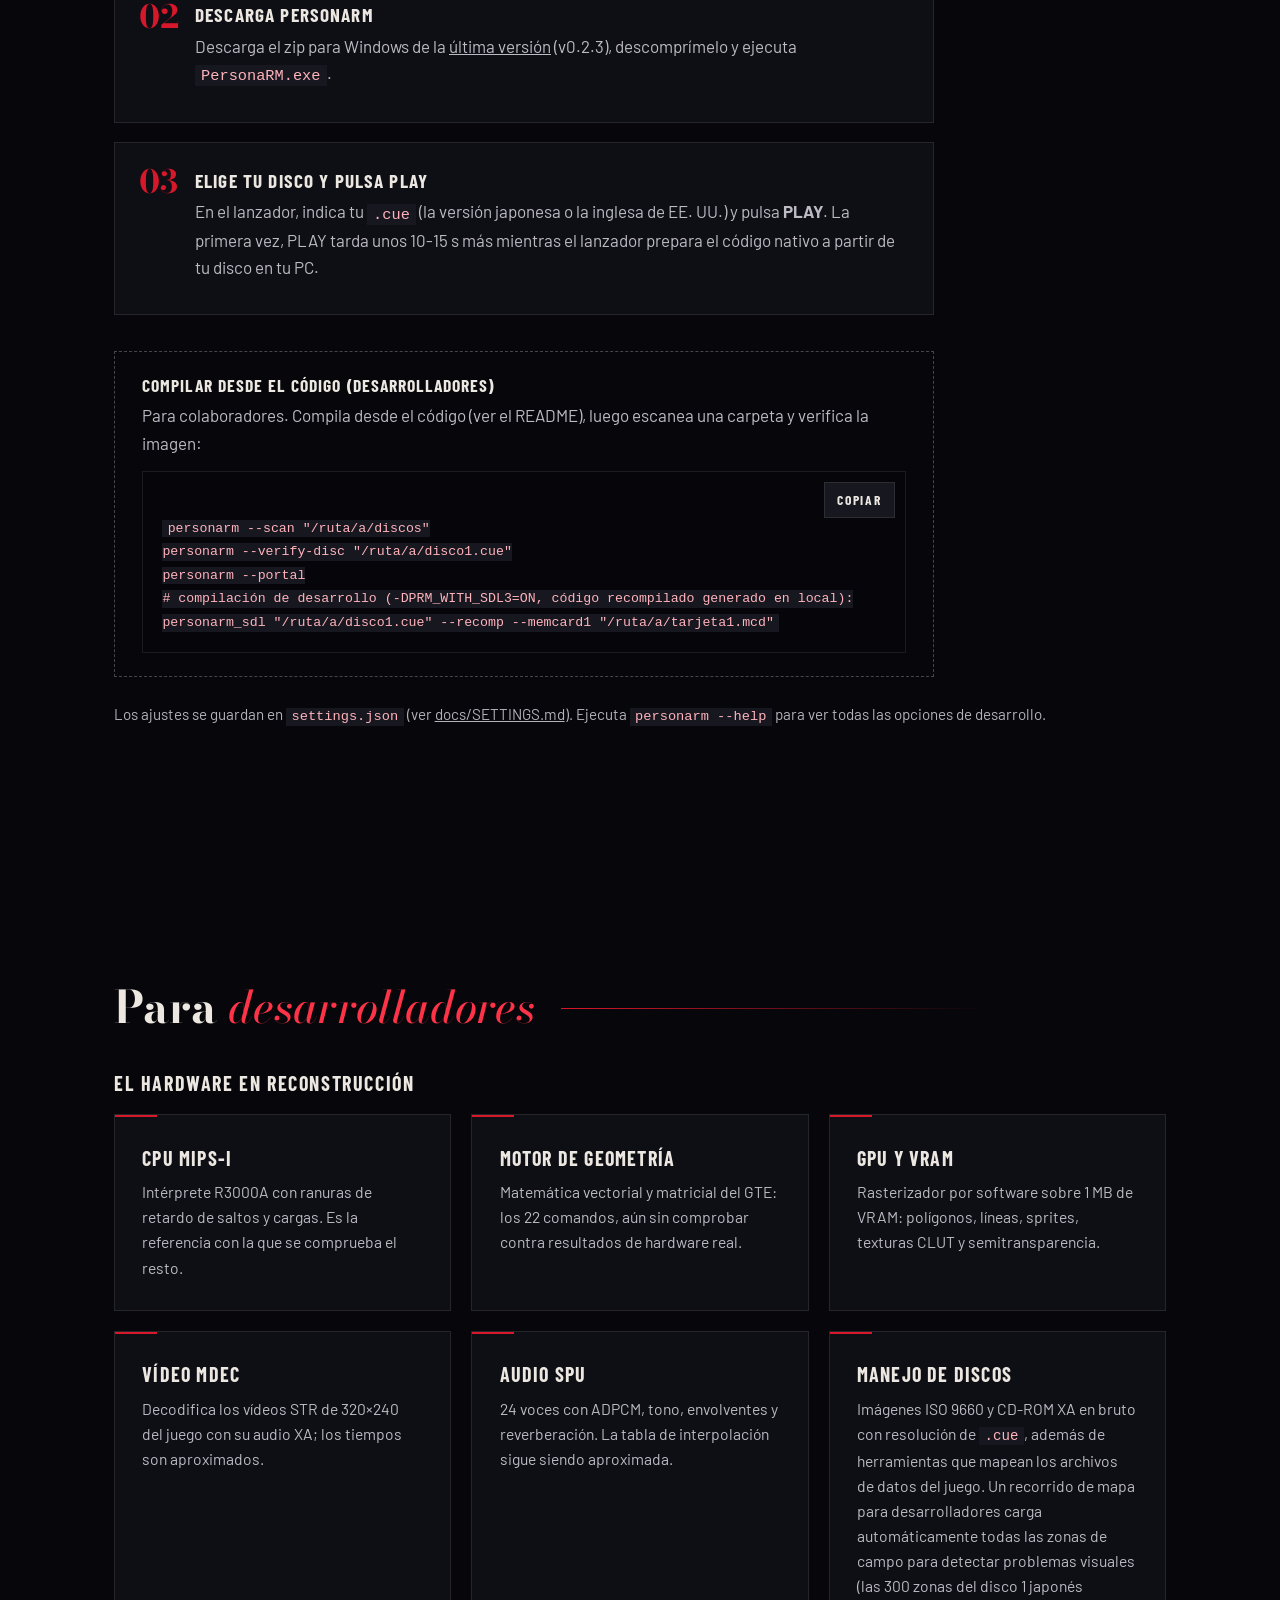
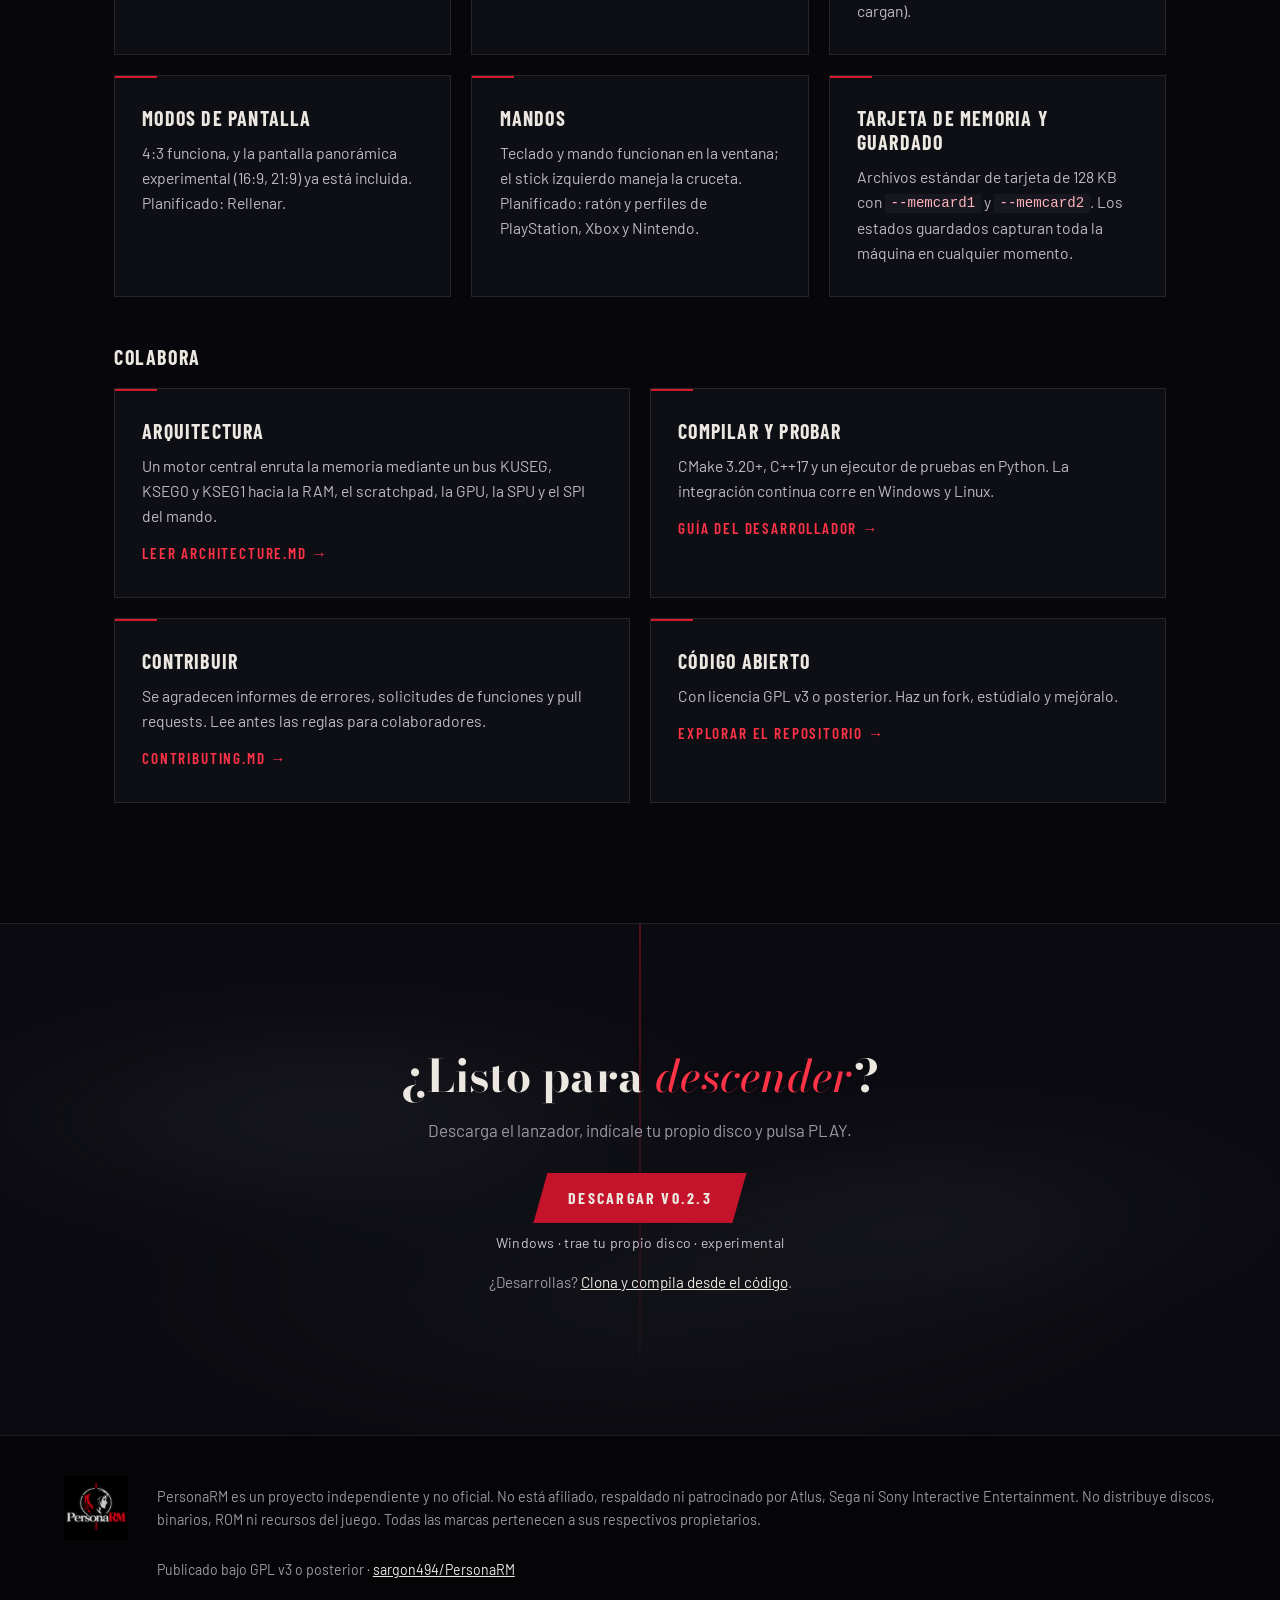
==== commit dc407c43: "docs: download links and release list point to v0.2.3 Co-Authored-By: Claude Opus 5.5 <noreply@anthr" ====
--- a/site/es/index.html
+++ b/site/es/index.html
@@ -74,7 +74,7 @@
                 </p>
                 <div class="actions">
                     <div class="dl">
-                        <a class="btn btn-primary" href="https://github.com/sargon494/PersonaRM/releases/latest">Descargar v0.2.0</a>
+                        <a class="btn btn-primary" href="https://github.com/sargon494/PersonaRM/releases/latest">Descargar v0.2.3</a>
                         <small>Windows · trae tu propio disco · experimental</small>
                     </div>
                     <a class="btn" href="https://github.com/sargon494/PersonaRM">Ver código</a>
@@ -172,7 +172,7 @@
                 <li class="reveal">
                     <h3>Descarga PersonaRM</h3>
                     <p>Descarga el zip para Windows de la <a href="https://github.com/sargon494/PersonaRM/releases/latest">última
-                            versión</a> (v0.2.0), descomprímelo y ejecuta <code>PersonaRM.exe</code>.</p>
+                            versión</a> (v0.2.3), descomprímelo y ejecuta <code>PersonaRM.exe</code>.</p>
                 </li>
                 <li class="reveal">
                     <h3>Elige tu disco y pulsa PLAY</h3>
@@ -289,7 +289,7 @@
             <h2>¿Listo para <em>descender</em>?</h2>
             <p>Descarga el lanzador, indícale tu propio disco y pulsa PLAY.</p>
             <div class="dl">
-                <a class="btn btn-primary" href="https://github.com/sargon494/PersonaRM/releases/latest">Descargar v0.2.0</a>
+                <a class="btn btn-primary" href="https://github.com/sargon494/PersonaRM/releases/latest">Descargar v0.2.3</a>
                 <small>Windows · trae tu propio disco · experimental</small>
             </div>
             <p class="dev-note">¿Desarrollas? <a href="https://github.com/sargon494/PersonaRM">Clona y compila desde el código</a>.</p>
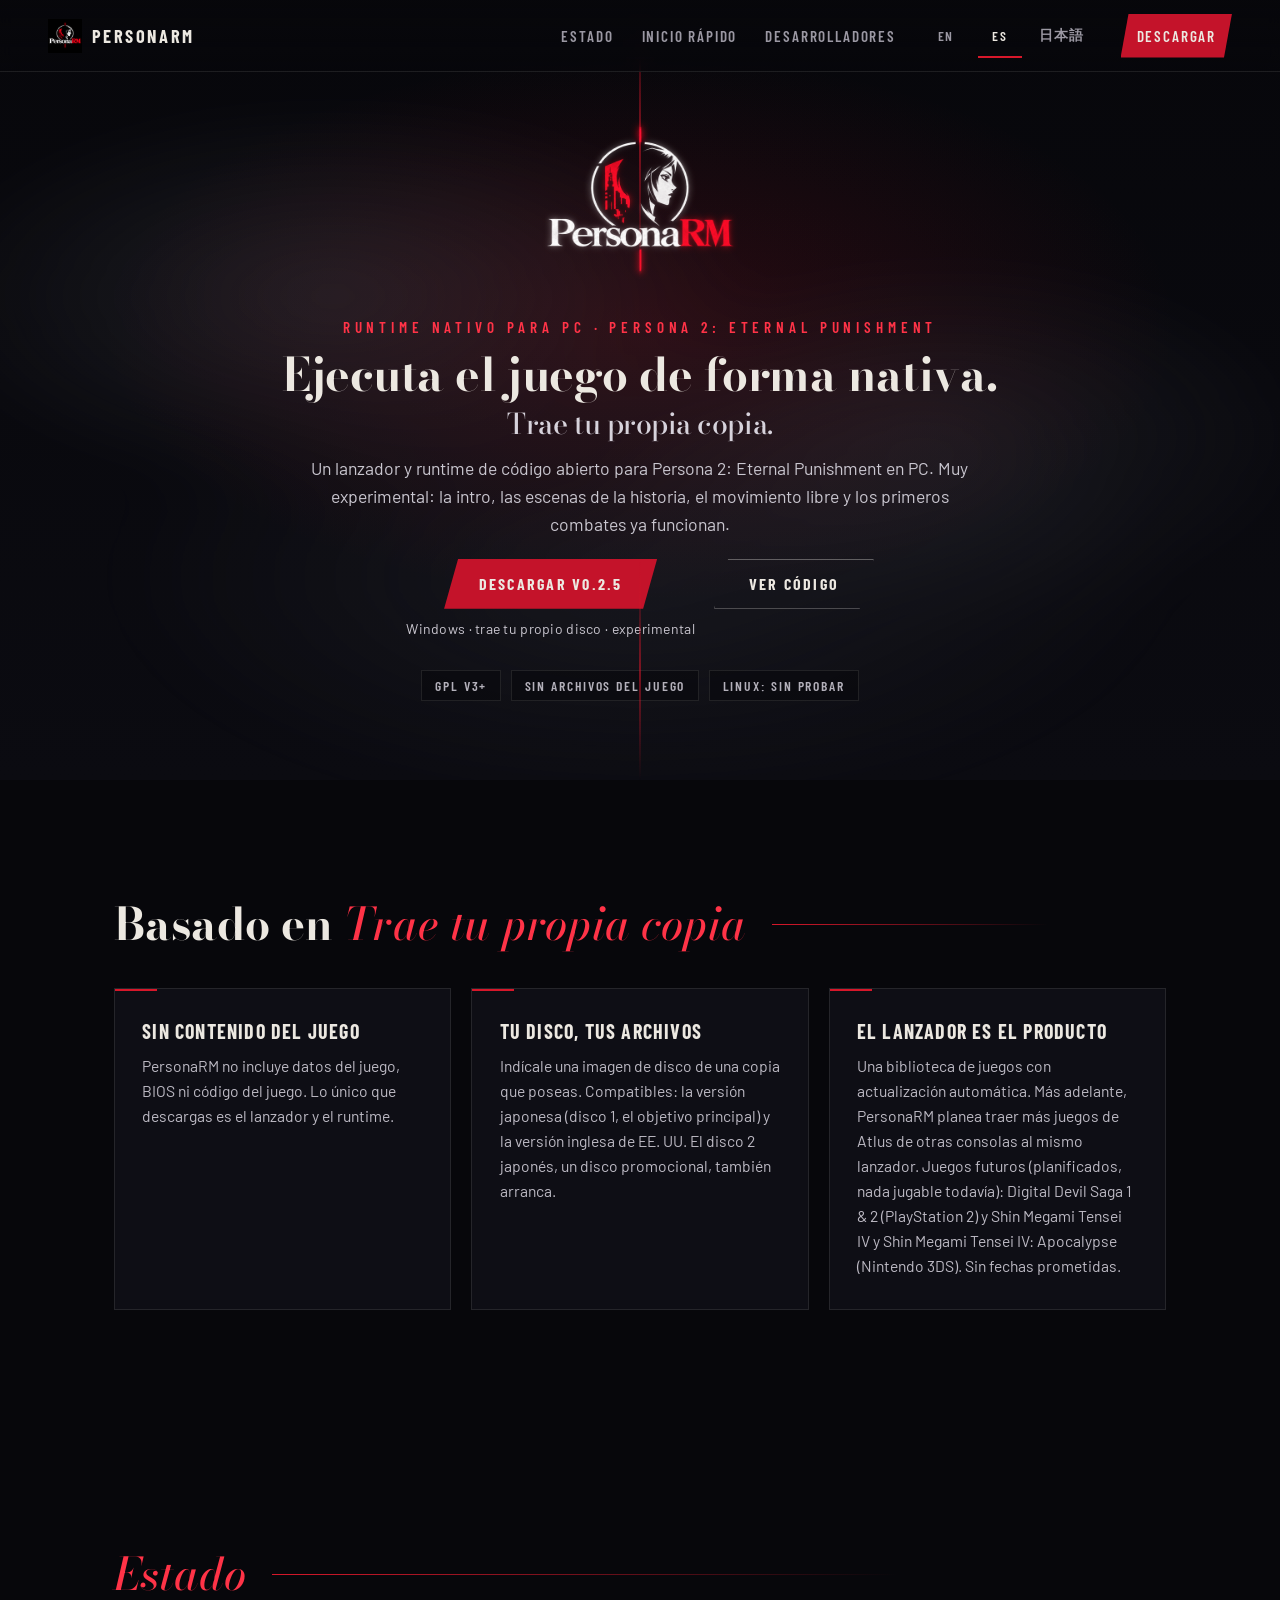
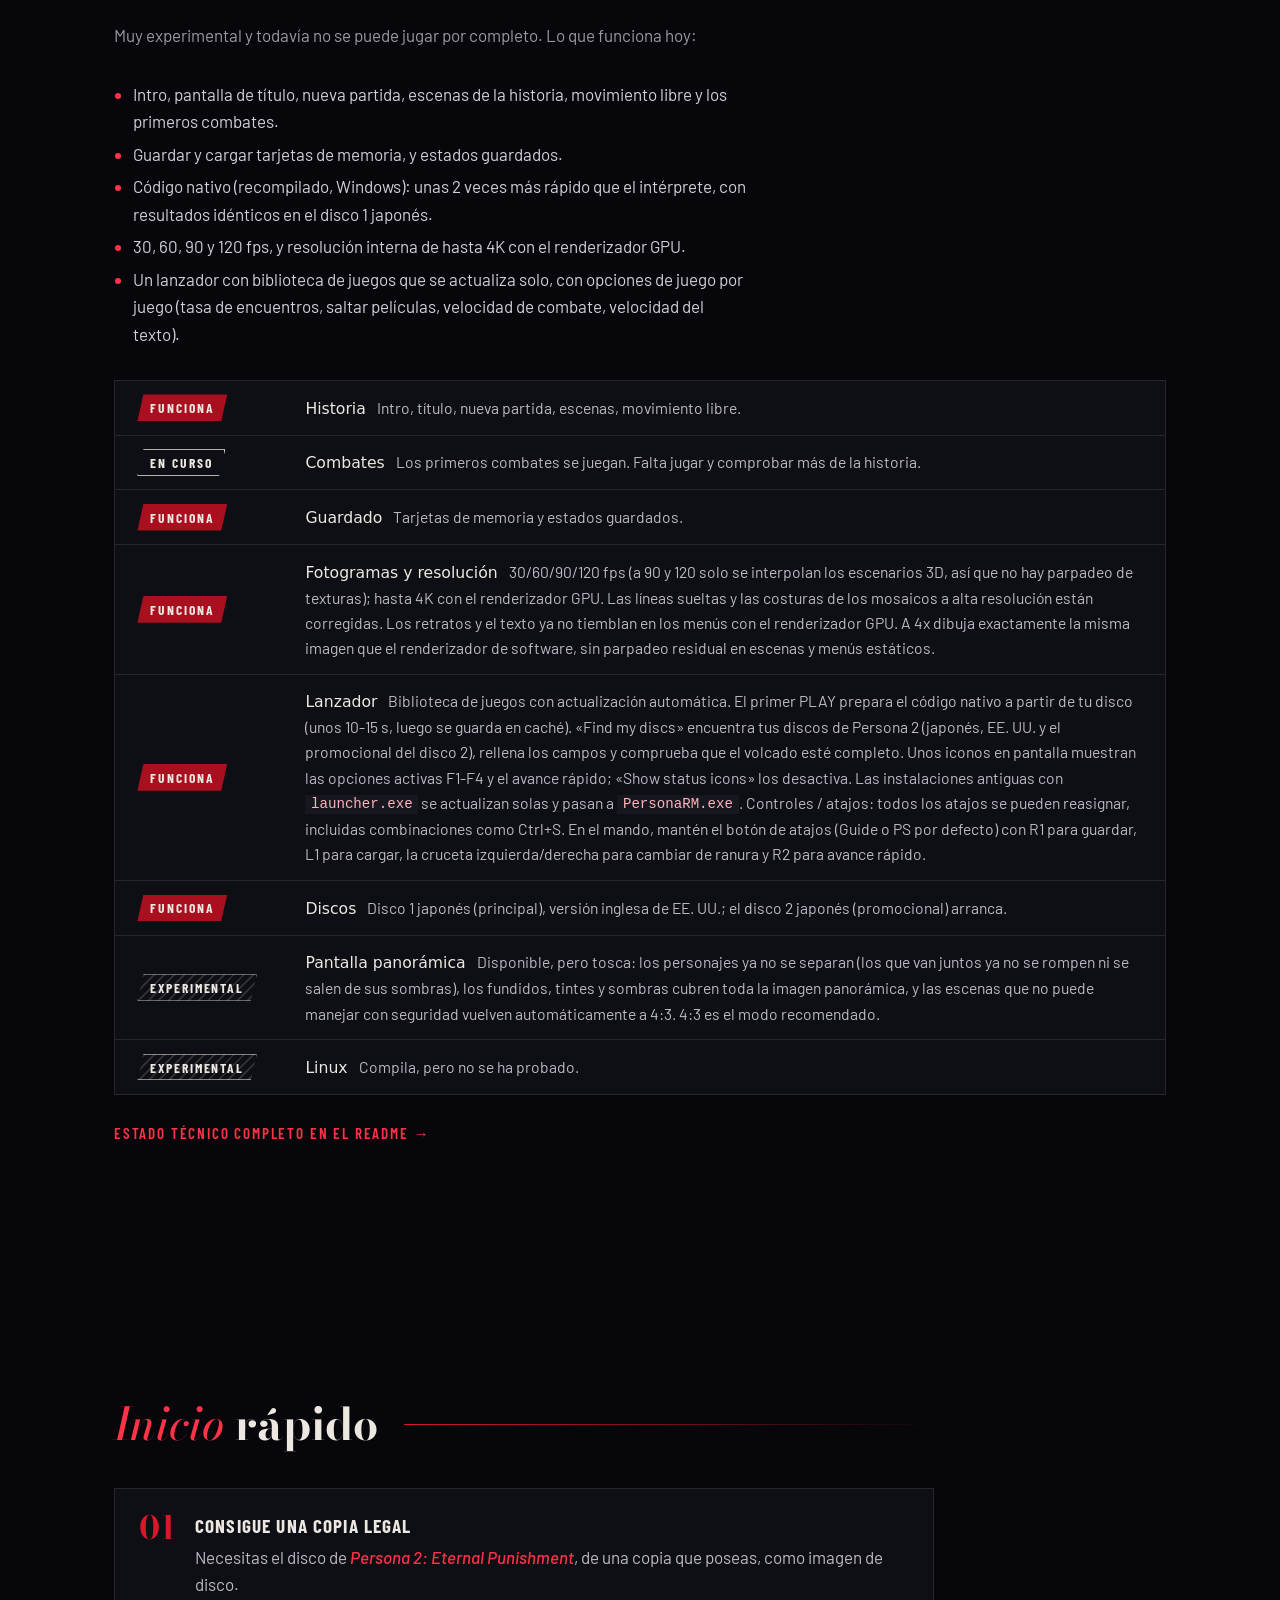
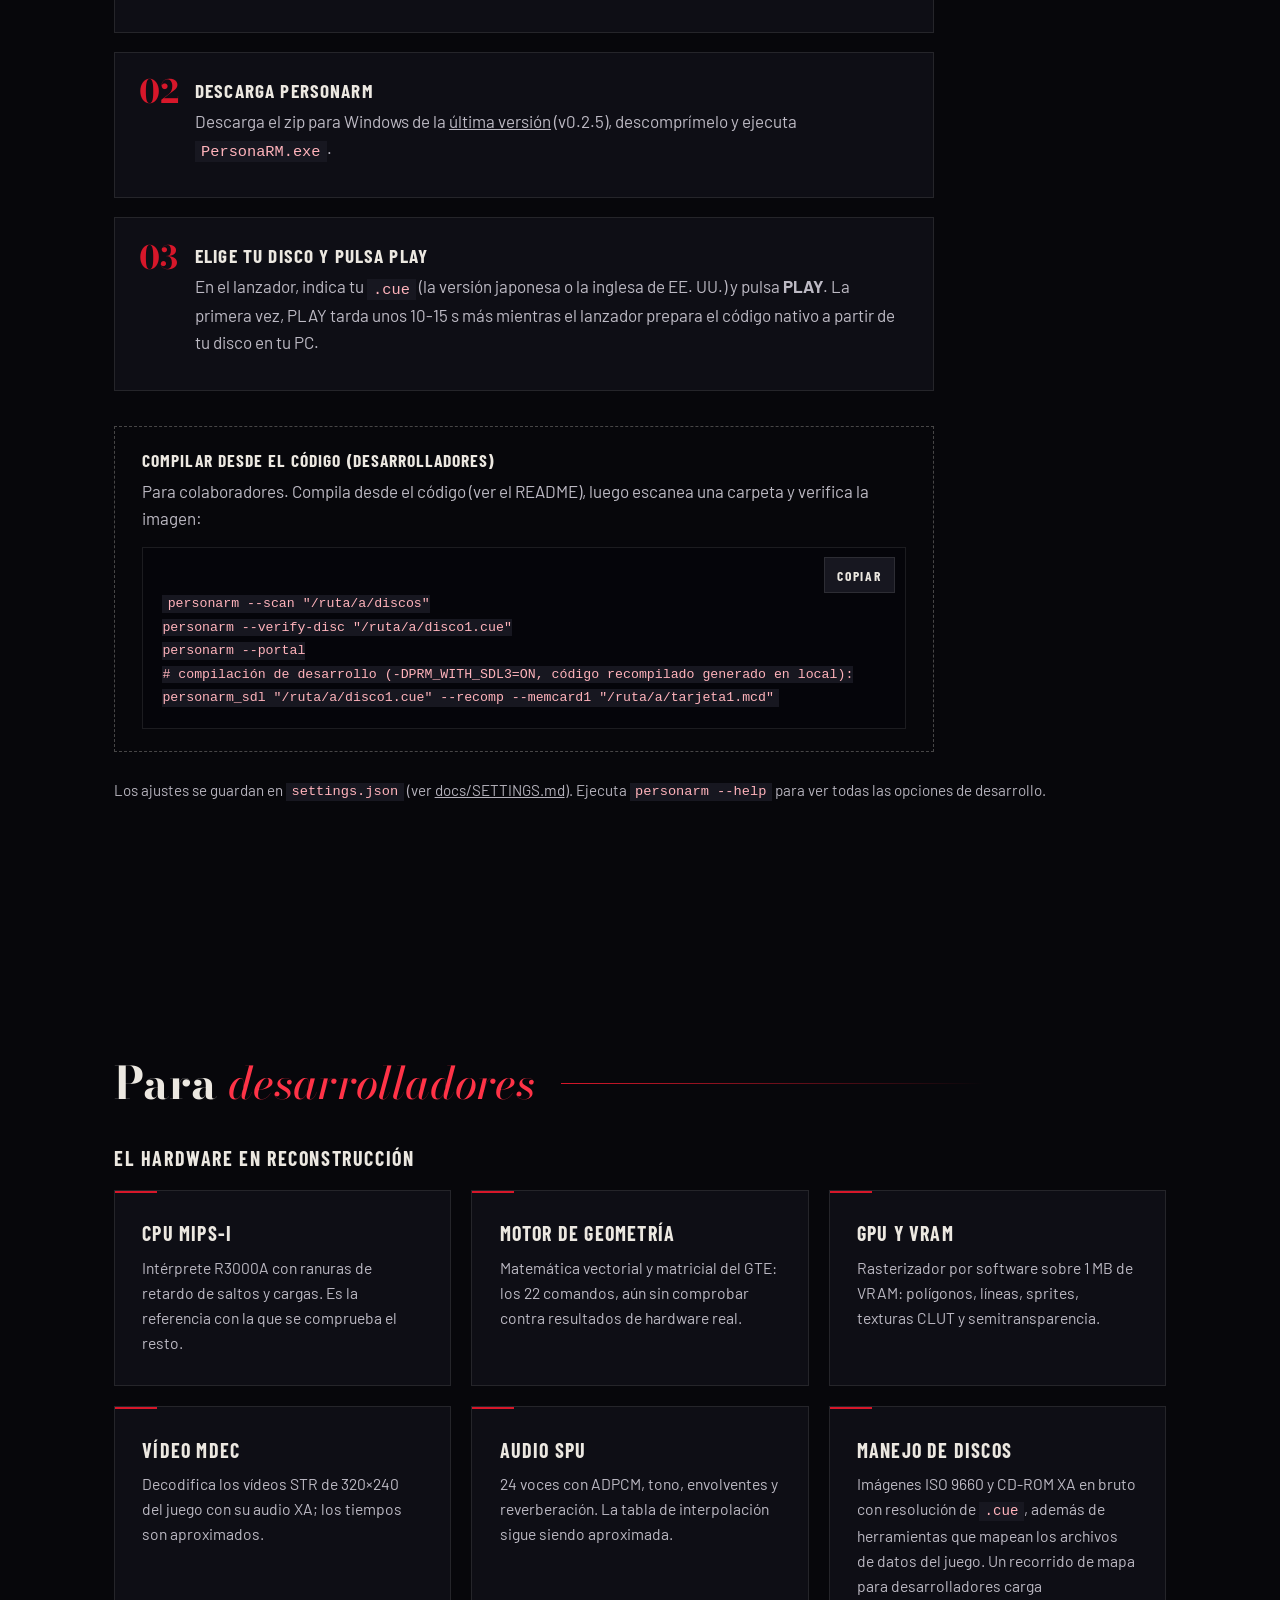
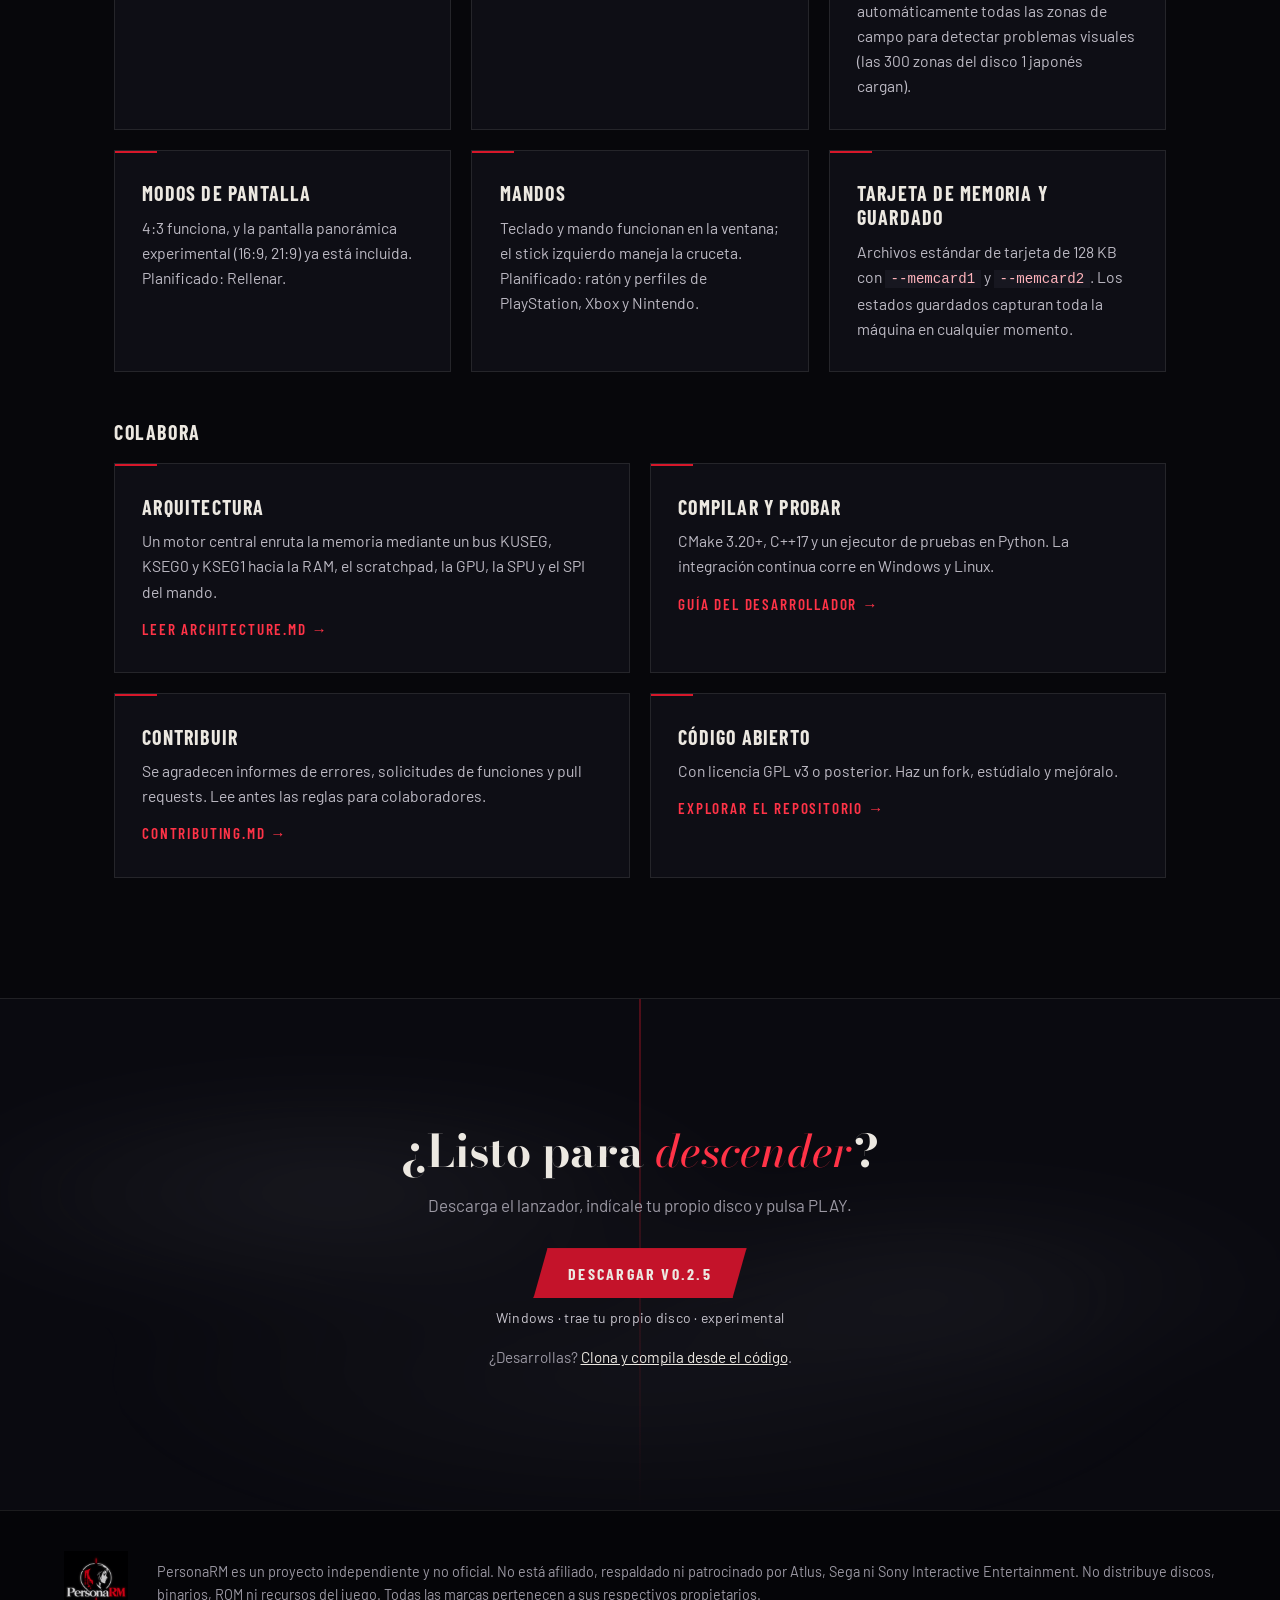
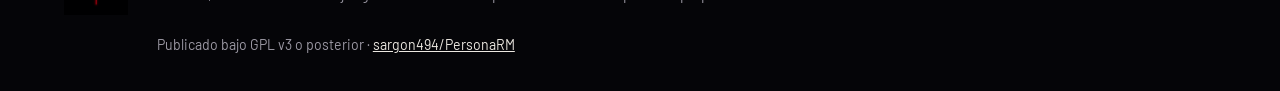
==== commit 30aeaa9c: "docs: update README and site for v0.2.5 (EN, ES, JA) - Download links and latest-release mentions po" ====
--- a/site/es/index.html
+++ b/site/es/index.html
@@ -74,7 +74,7 @@
                 </p>
                 <div class="actions">
                     <div class="dl">
-                        <a class="btn btn-primary" href="https://github.com/sargon494/PersonaRM/releases/latest">Descargar v0.2.3</a>
+                        <a class="btn btn-primary" href="https://github.com/sargon494/PersonaRM/releases/latest">Descargar v0.2.5</a>
                         <small>Windows · trae tu propio disco · experimental</small>
                     </div>
                     <a class="btn" href="https://github.com/sargon494/PersonaRM">Ver código</a>
@@ -138,17 +138,17 @@
                     <p><strong>Guardado</strong> Tarjetas de memoria y estados guardados.</p>
                 </li>
                 <li><span class="chip works">Funciona</span>
-                    <p><strong>Fotogramas y resolución</strong> 30/60/90/120 fps (a 90 y 120 solo se interpolan los escenarios 3D, así que no hay parpadeo de texturas); hasta 4K con el renderizador GPU. Las líneas sueltas y las costuras de los mosaicos a alta resolución están corregidas. Los retratos y el texto ya no tiemblan en los menús con el renderizador GPU.</p>
-                </li>
-                <li><span class="chip works">Funciona</span>
-                    <p><strong>Lanzador</strong> Biblioteca de juegos con actualización automática. El primer PLAY prepara el código nativo a partir de tu disco (unos 10-15 s, luego se guarda en caché). «Find my discs» encuentra tus discos de Persona 2 (japonés, EE. UU. y el promocional del disco 2), rellena los campos y comprueba que el volcado esté completo. Unos iconos en pantalla muestran las opciones activas F1-F4 y el avance rápido; «Show status icons» los desactiva. Las instalaciones antiguas con <code>launcher.exe</code> se actualizan solas y pasan a <code>PersonaRM.exe</code>.</p>
+                    <p><strong>Fotogramas y resolución</strong> 30/60/90/120 fps (a 90 y 120 solo se interpolan los escenarios 3D, así que no hay parpadeo de texturas); hasta 4K con el renderizador GPU. Las líneas sueltas y las costuras de los mosaicos a alta resolución están corregidas. Los retratos y el texto ya no tiemblan en los menús con el renderizador GPU. A 4x dibuja exactamente la misma imagen que el renderizador de software, sin parpadeo residual en escenas y menús estáticos.</p>
+                </li>
+                <li><span class="chip works">Funciona</span>
+                    <p><strong>Lanzador</strong> Biblioteca de juegos con actualización automática. El primer PLAY prepara el código nativo a partir de tu disco (unos 10-15 s, luego se guarda en caché). «Find my discs» encuentra tus discos de Persona 2 (japonés, EE. UU. y el promocional del disco 2), rellena los campos y comprueba que el volcado esté completo. Unos iconos en pantalla muestran las opciones activas F1-F4 y el avance rápido; «Show status icons» los desactiva. Las instalaciones antiguas con <code>launcher.exe</code> se actualizan solas y pasan a <code>PersonaRM.exe</code>. Controles / atajos: todos los atajos se pueden reasignar, incluidas combinaciones como Ctrl+S. En el mando, mantén el botón de atajos (Guide o PS por defecto) con R1 para guardar, L1 para cargar, la cruceta izquierda/derecha para cambiar de ranura y R2 para avance rápido.</p>
                 </li>
                 <li><span class="chip works">Funciona</span>
                     <p><strong>Discos</strong> Disco 1 japonés (principal), versión inglesa de EE. UU.; el disco 2
                         japonés (promocional) arranca.</p>
                 </li>
                 <li><span class="chip experimental">Experimental</span>
-                    <p><strong>Pantalla panorámica</strong> Disponible, pero tosca: los personajes ya no se separan, los fundidos, tintes y sombras cubren toda la imagen panorámica, y las escenas que no puede manejar con seguridad vuelven automáticamente a 4:3. 4:3 es el modo recomendado.</p>
+                    <p><strong>Pantalla panorámica</strong> Disponible, pero tosca: los personajes ya no se separan (los que van juntos ya no se rompen ni se salen de sus sombras), los fundidos, tintes y sombras cubren toda la imagen panorámica, y las escenas que no puede manejar con seguridad vuelven automáticamente a 4:3. 4:3 es el modo recomendado.</p>
                 </li>
                 <li><span class="chip experimental">Experimental</span>
                     <p><strong>Linux</strong> Compila, pero no se ha probado.</p>
@@ -172,7 +172,7 @@
                 <li class="reveal">
                     <h3>Descarga PersonaRM</h3>
                     <p>Descarga el zip para Windows de la <a href="https://github.com/sargon494/PersonaRM/releases/latest">última
-                            versión</a> (v0.2.3), descomprímelo y ejecuta <code>PersonaRM.exe</code>.</p>
+                            versión</a> (v0.2.5), descomprímelo y ejecuta <code>PersonaRM.exe</code>.</p>
                 </li>
                 <li class="reveal">
                     <h3>Elige tu disco y pulsa PLAY</h3>
@@ -289,7 +289,7 @@
             <h2>¿Listo para <em>descender</em>?</h2>
             <p>Descarga el lanzador, indícale tu propio disco y pulsa PLAY.</p>
             <div class="dl">
-                <a class="btn btn-primary" href="https://github.com/sargon494/PersonaRM/releases/latest">Descargar v0.2.3</a>
+                <a class="btn btn-primary" href="https://github.com/sargon494/PersonaRM/releases/latest">Descargar v0.2.5</a>
                 <small>Windows · trae tu propio disco · experimental</small>
             </div>
             <p class="dev-note">¿Desarrollas? <a href="https://github.com/sargon494/PersonaRM">Clona y compila desde el código</a>.</p>
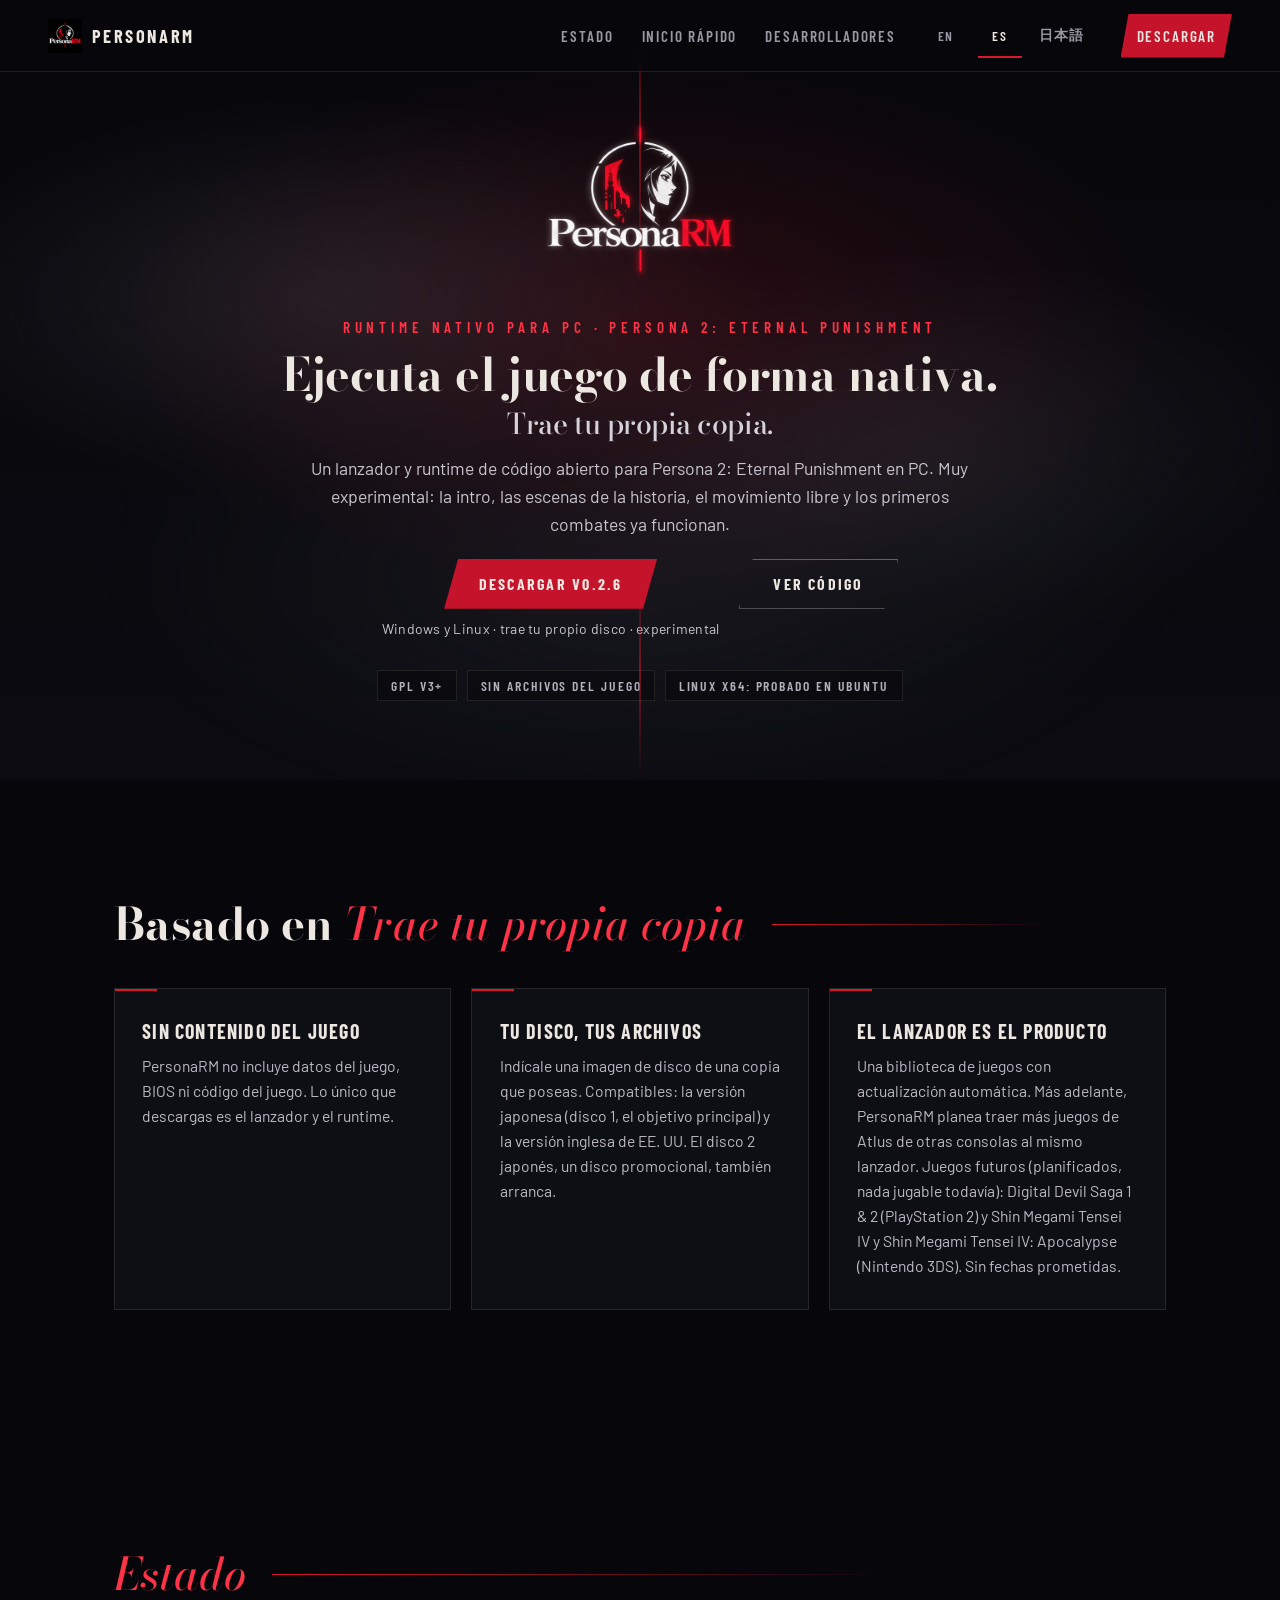
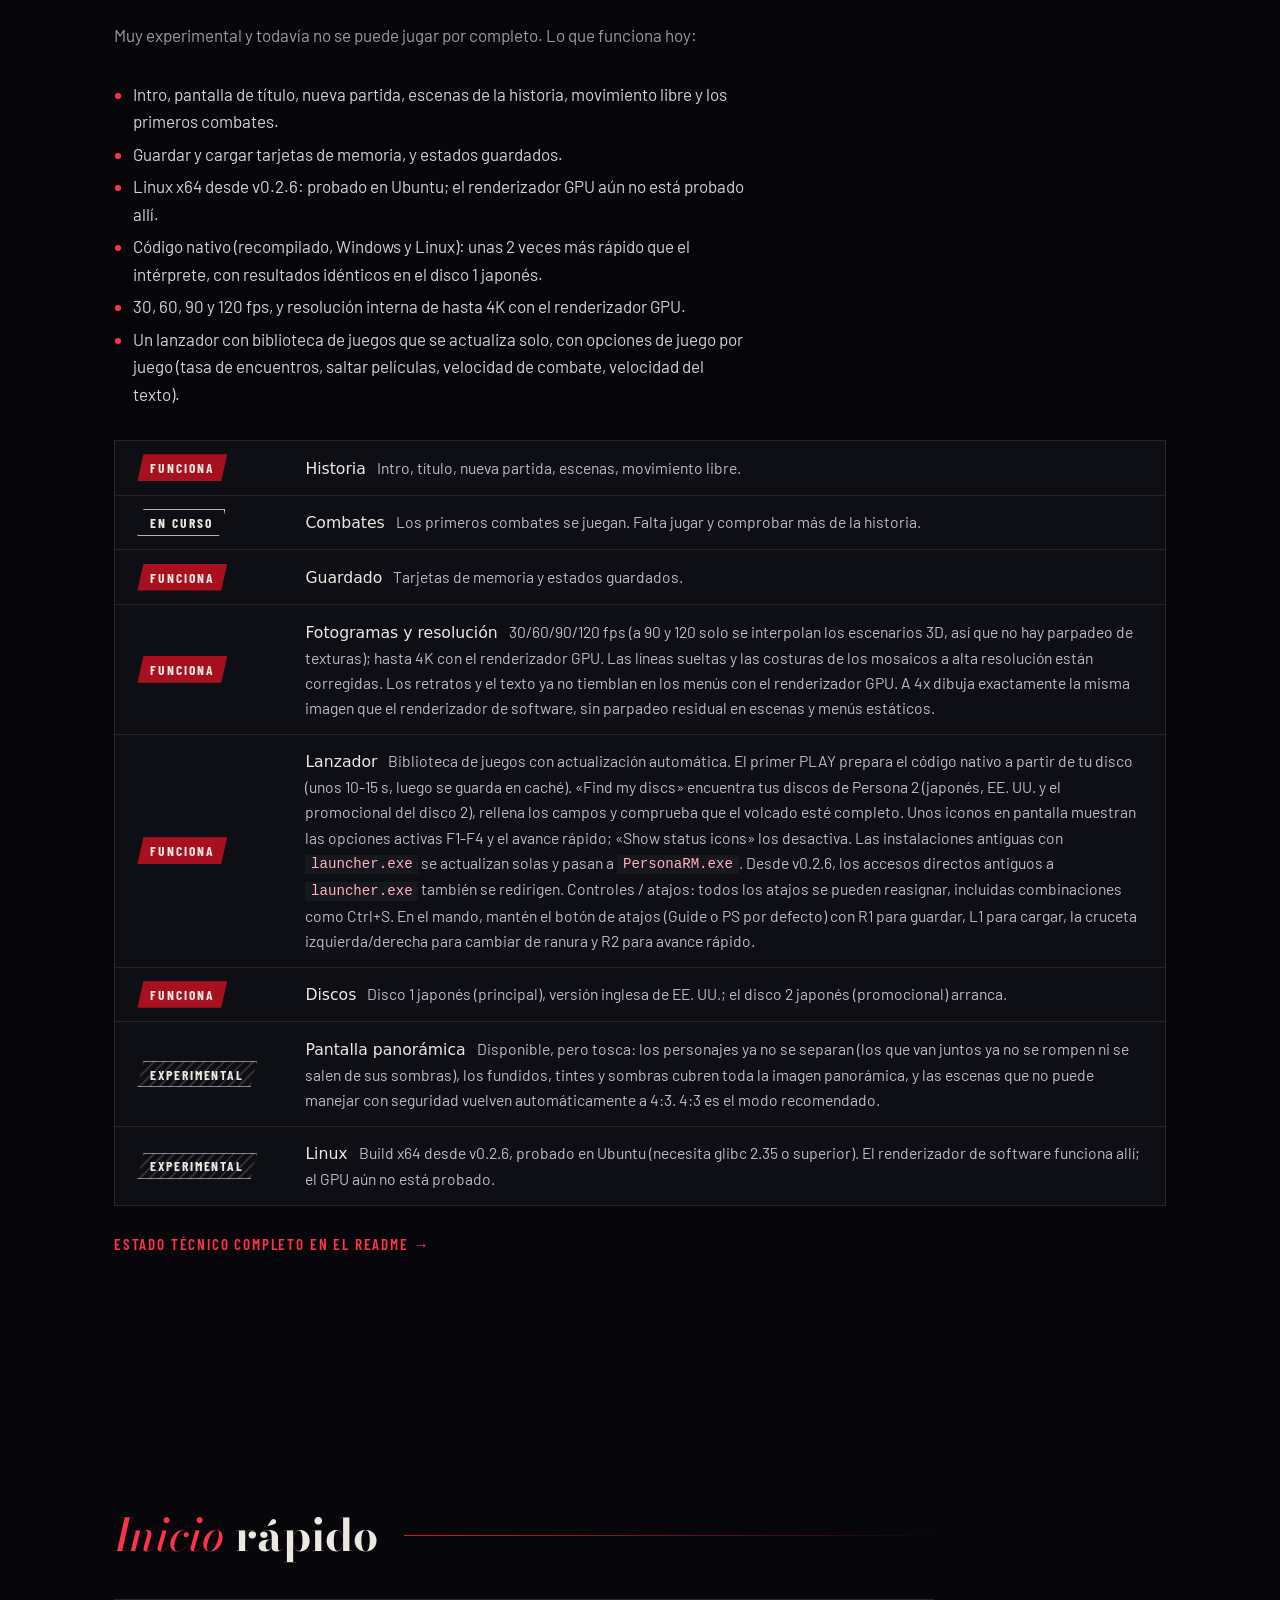
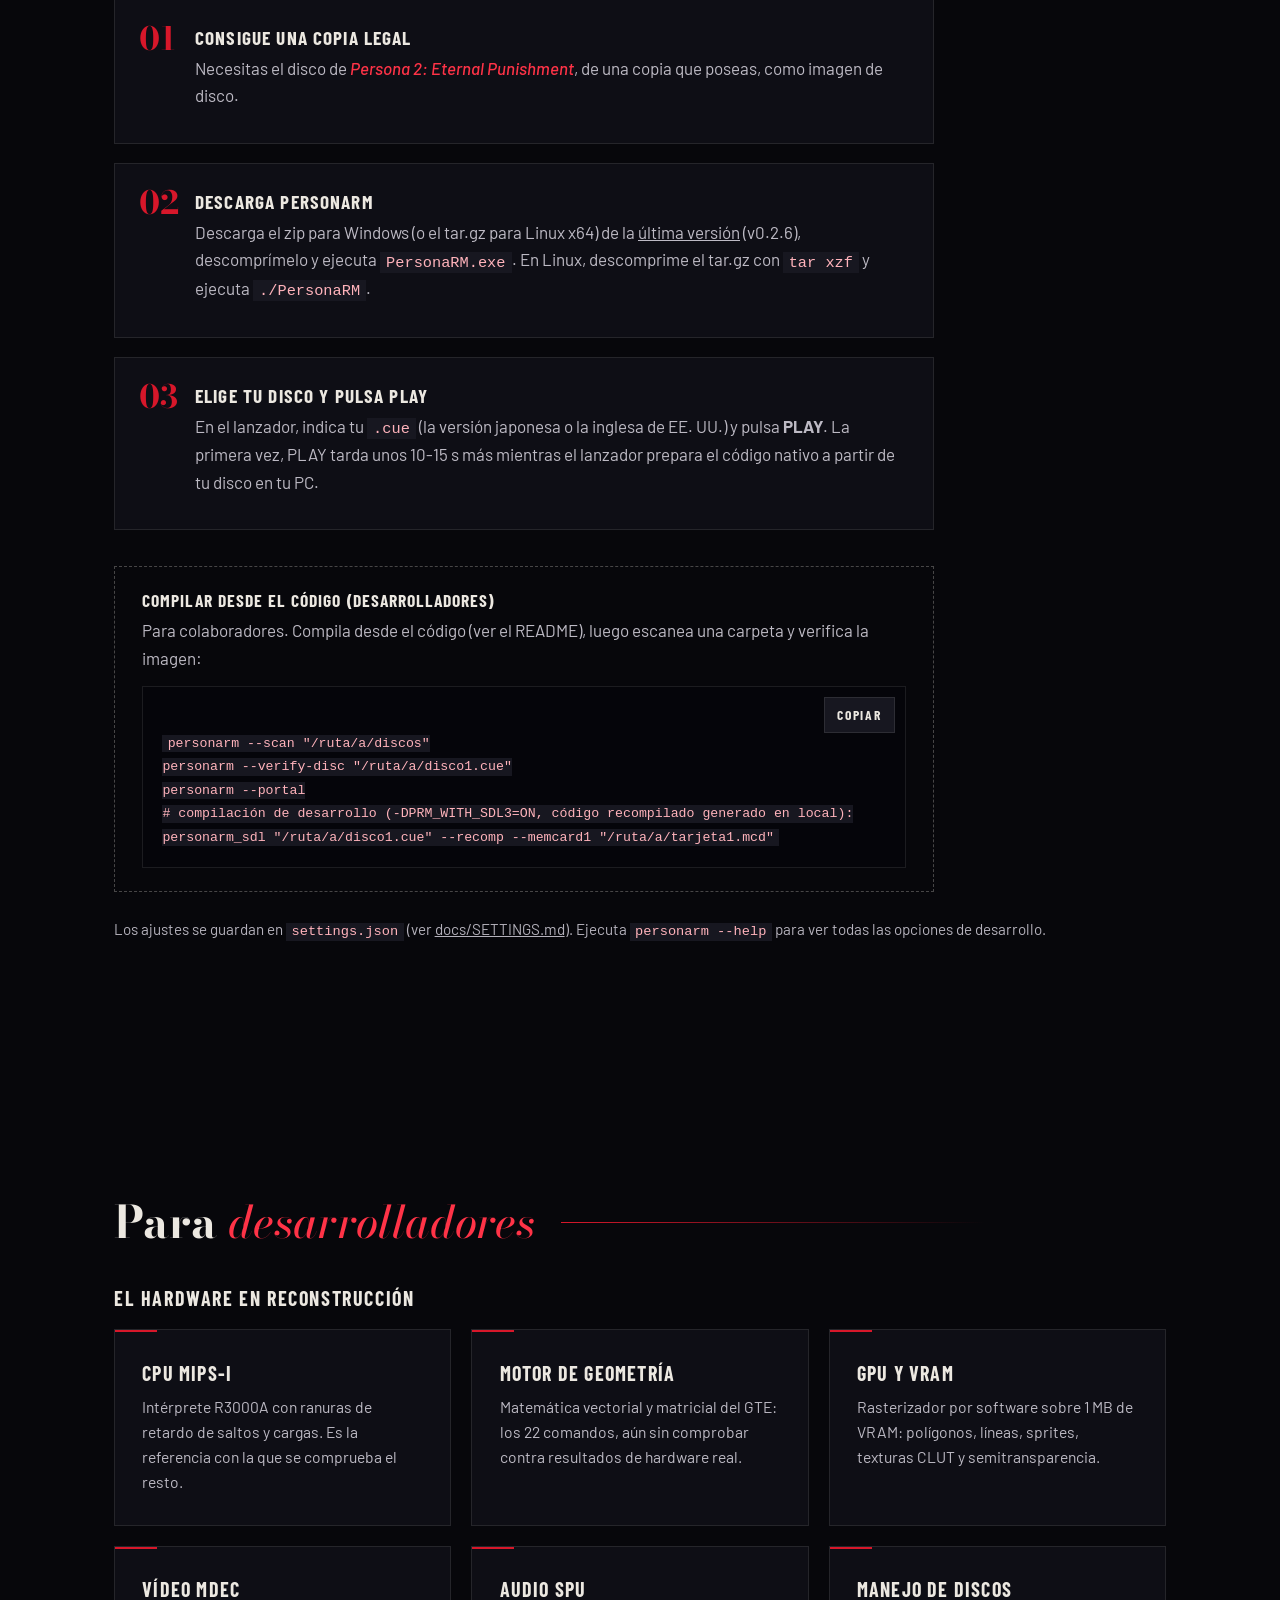
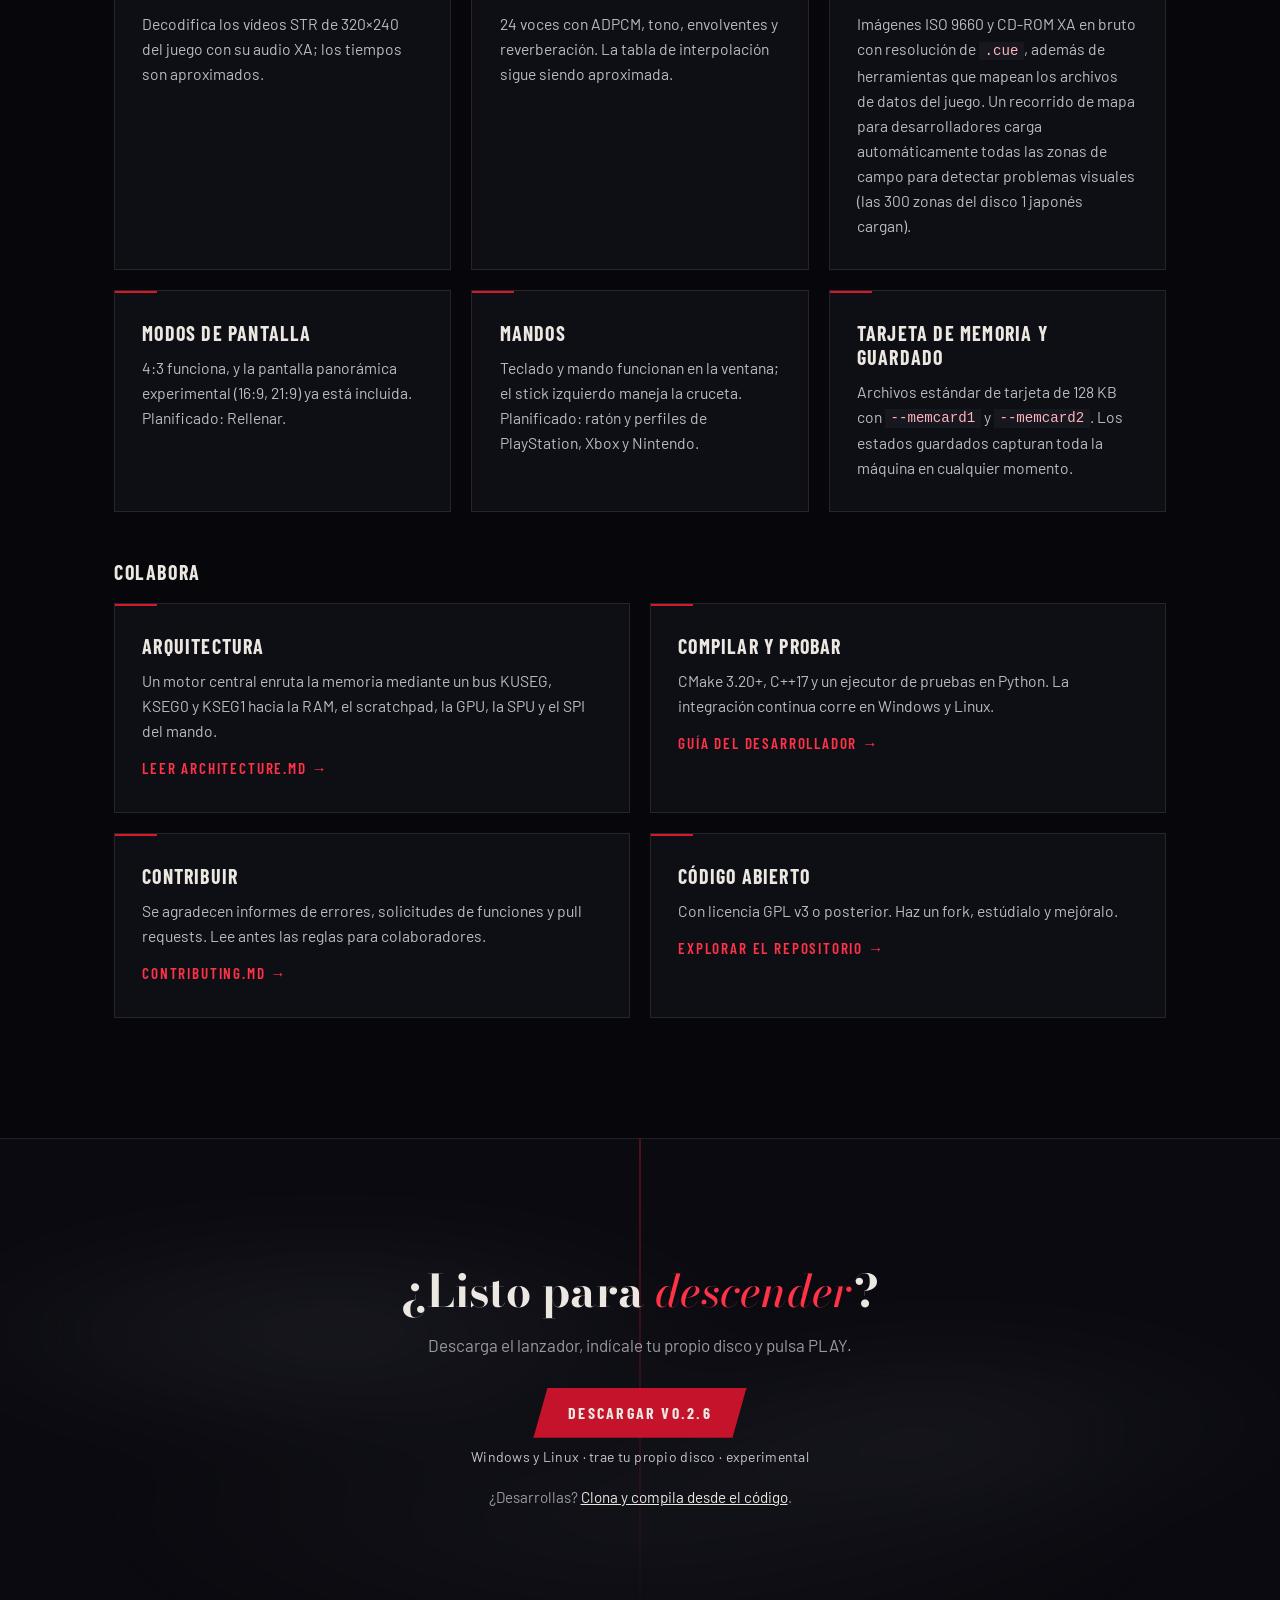
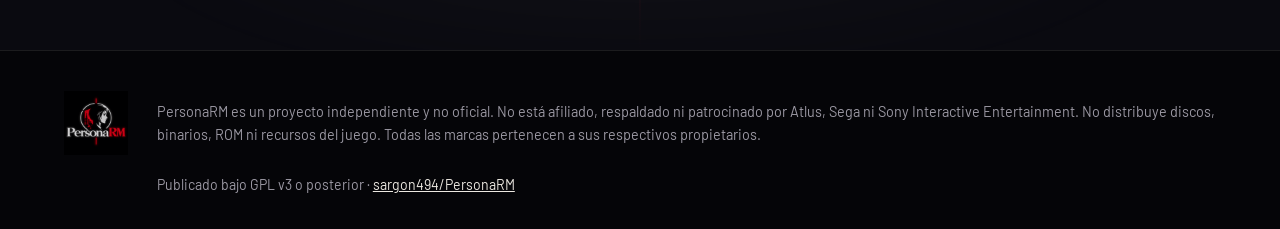
==== commit 1fae57bf: "docs: v0.2.6 release notes for README and site Linux x64 is now supported (tar.gz release, tested on" ====
--- a/site/es/index.html
+++ b/site/es/index.html
@@ -74,15 +74,15 @@
                 </p>
                 <div class="actions">
                     <div class="dl">
-                        <a class="btn btn-primary" href="https://github.com/sargon494/PersonaRM/releases/latest">Descargar v0.2.5</a>
-                        <small>Windows · trae tu propio disco · experimental</small>
+                        <a class="btn btn-primary" href="https://github.com/sargon494/PersonaRM/releases/latest">Descargar v0.2.6</a>
+                        <small>Windows y Linux · trae tu propio disco · experimental</small>
                     </div>
                     <a class="btn" href="https://github.com/sargon494/PersonaRM">Ver código</a>
                 </div>
                 <ul class="chips" aria-label="Datos del proyecto">
                     <li>GPL v3+</li>
                     <li>Sin archivos del juego</li>
-                    <li>Linux: sin probar</li>
+                    <li>Linux x64: probado en Ubuntu</li>
                 </ul>
             </div>
         </section>
@@ -122,7 +122,8 @@
                 <li>Intro, pantalla de título, nueva partida, escenas de la historia, movimiento libre y los primeros
                     combates.</li>
                 <li>Guardar y cargar tarjetas de memoria, y estados guardados.</li>
-                <li>Código nativo (recompilado, Windows): unas 2 veces más rápido que el intérprete, con resultados idénticos en el disco 1 japonés.</li>
+                <li>Linux x64 desde v0.2.6: probado en Ubuntu; el renderizador GPU aún no está probado allí.</li>
+                <li>Código nativo (recompilado, Windows y Linux): unas 2 veces más rápido que el intérprete, con resultados idénticos en el disco 1 japonés.</li>
                 <li>30, 60, 90 y 120 fps, y resolución interna de hasta 4K con el renderizador GPU.</li>
                 <li>Un lanzador con biblioteca de juegos que se actualiza solo, con opciones de juego por juego (tasa de encuentros, saltar películas, velocidad de combate, velocidad del texto).</li>
             </ul>
@@ -141,7 +142,7 @@
                     <p><strong>Fotogramas y resolución</strong> 30/60/90/120 fps (a 90 y 120 solo se interpolan los escenarios 3D, así que no hay parpadeo de texturas); hasta 4K con el renderizador GPU. Las líneas sueltas y las costuras de los mosaicos a alta resolución están corregidas. Los retratos y el texto ya no tiemblan en los menús con el renderizador GPU. A 4x dibuja exactamente la misma imagen que el renderizador de software, sin parpadeo residual en escenas y menús estáticos.</p>
                 </li>
                 <li><span class="chip works">Funciona</span>
-                    <p><strong>Lanzador</strong> Biblioteca de juegos con actualización automática. El primer PLAY prepara el código nativo a partir de tu disco (unos 10-15 s, luego se guarda en caché). «Find my discs» encuentra tus discos de Persona 2 (japonés, EE. UU. y el promocional del disco 2), rellena los campos y comprueba que el volcado esté completo. Unos iconos en pantalla muestran las opciones activas F1-F4 y el avance rápido; «Show status icons» los desactiva. Las instalaciones antiguas con <code>launcher.exe</code> se actualizan solas y pasan a <code>PersonaRM.exe</code>. Controles / atajos: todos los atajos se pueden reasignar, incluidas combinaciones como Ctrl+S. En el mando, mantén el botón de atajos (Guide o PS por defecto) con R1 para guardar, L1 para cargar, la cruceta izquierda/derecha para cambiar de ranura y R2 para avance rápido.</p>
+                    <p><strong>Lanzador</strong> Biblioteca de juegos con actualización automática. El primer PLAY prepara el código nativo a partir de tu disco (unos 10-15 s, luego se guarda en caché). «Find my discs» encuentra tus discos de Persona 2 (japonés, EE. UU. y el promocional del disco 2), rellena los campos y comprueba que el volcado esté completo. Unos iconos en pantalla muestran las opciones activas F1-F4 y el avance rápido; «Show status icons» los desactiva. Las instalaciones antiguas con <code>launcher.exe</code> se actualizan solas y pasan a <code>PersonaRM.exe</code>. Desde v0.2.6, los accesos directos antiguos a <code>launcher.exe</code> también se redirigen. Controles / atajos: todos los atajos se pueden reasignar, incluidas combinaciones como Ctrl+S. En el mando, mantén el botón de atajos (Guide o PS por defecto) con R1 para guardar, L1 para cargar, la cruceta izquierda/derecha para cambiar de ranura y R2 para avance rápido.</p>
                 </li>
                 <li><span class="chip works">Funciona</span>
                     <p><strong>Discos</strong> Disco 1 japonés (principal), versión inglesa de EE. UU.; el disco 2
@@ -151,7 +152,7 @@
                     <p><strong>Pantalla panorámica</strong> Disponible, pero tosca: los personajes ya no se separan (los que van juntos ya no se rompen ni se salen de sus sombras), los fundidos, tintes y sombras cubren toda la imagen panorámica, y las escenas que no puede manejar con seguridad vuelven automáticamente a 4:3. 4:3 es el modo recomendado.</p>
                 </li>
                 <li><span class="chip experimental">Experimental</span>
-                    <p><strong>Linux</strong> Compila, pero no se ha probado.</p>
+                    <p><strong>Linux</strong> Build x64 desde v0.2.6, probado en Ubuntu (necesita glibc 2.35 o superior). El renderizador de software funciona allí; el GPU aún no está probado.</p>
                 </li>
             </ul>
             <p class="fine reveal"><a class="link" href="https://github.com/sargon494/PersonaRM#readme">Estado técnico
@@ -171,8 +172,8 @@
                 </li>
                 <li class="reveal">
                     <h3>Descarga PersonaRM</h3>
-                    <p>Descarga el zip para Windows de la <a href="https://github.com/sargon494/PersonaRM/releases/latest">última
-                            versión</a> (v0.2.5), descomprímelo y ejecuta <code>PersonaRM.exe</code>.</p>
+                    <p>Descarga el zip para Windows (o el tar.gz para Linux x64) de la <a href="https://github.com/sargon494/PersonaRM/releases/latest">última
+                            versión</a> (v0.2.6), descomprímelo y ejecuta <code>PersonaRM.exe</code>. En Linux, descomprime el tar.gz con <code>tar xzf</code> y ejecuta <code>./PersonaRM</code>.</p>
                 </li>
                 <li class="reveal">
                     <h3>Elige tu disco y pulsa PLAY</h3>
@@ -289,8 +290,8 @@
             <h2>¿Listo para <em>descender</em>?</h2>
             <p>Descarga el lanzador, indícale tu propio disco y pulsa PLAY.</p>
             <div class="dl">
-                <a class="btn btn-primary" href="https://github.com/sargon494/PersonaRM/releases/latest">Descargar v0.2.5</a>
-                <small>Windows · trae tu propio disco · experimental</small>
+                <a class="btn btn-primary" href="https://github.com/sargon494/PersonaRM/releases/latest">Descargar v0.2.6</a>
+                <small>Windows y Linux · trae tu propio disco · experimental</small>
             </div>
             <p class="dev-note">¿Desarrollas? <a href="https://github.com/sargon494/PersonaRM">Clona y compila desde el código</a>.</p>
         </section>
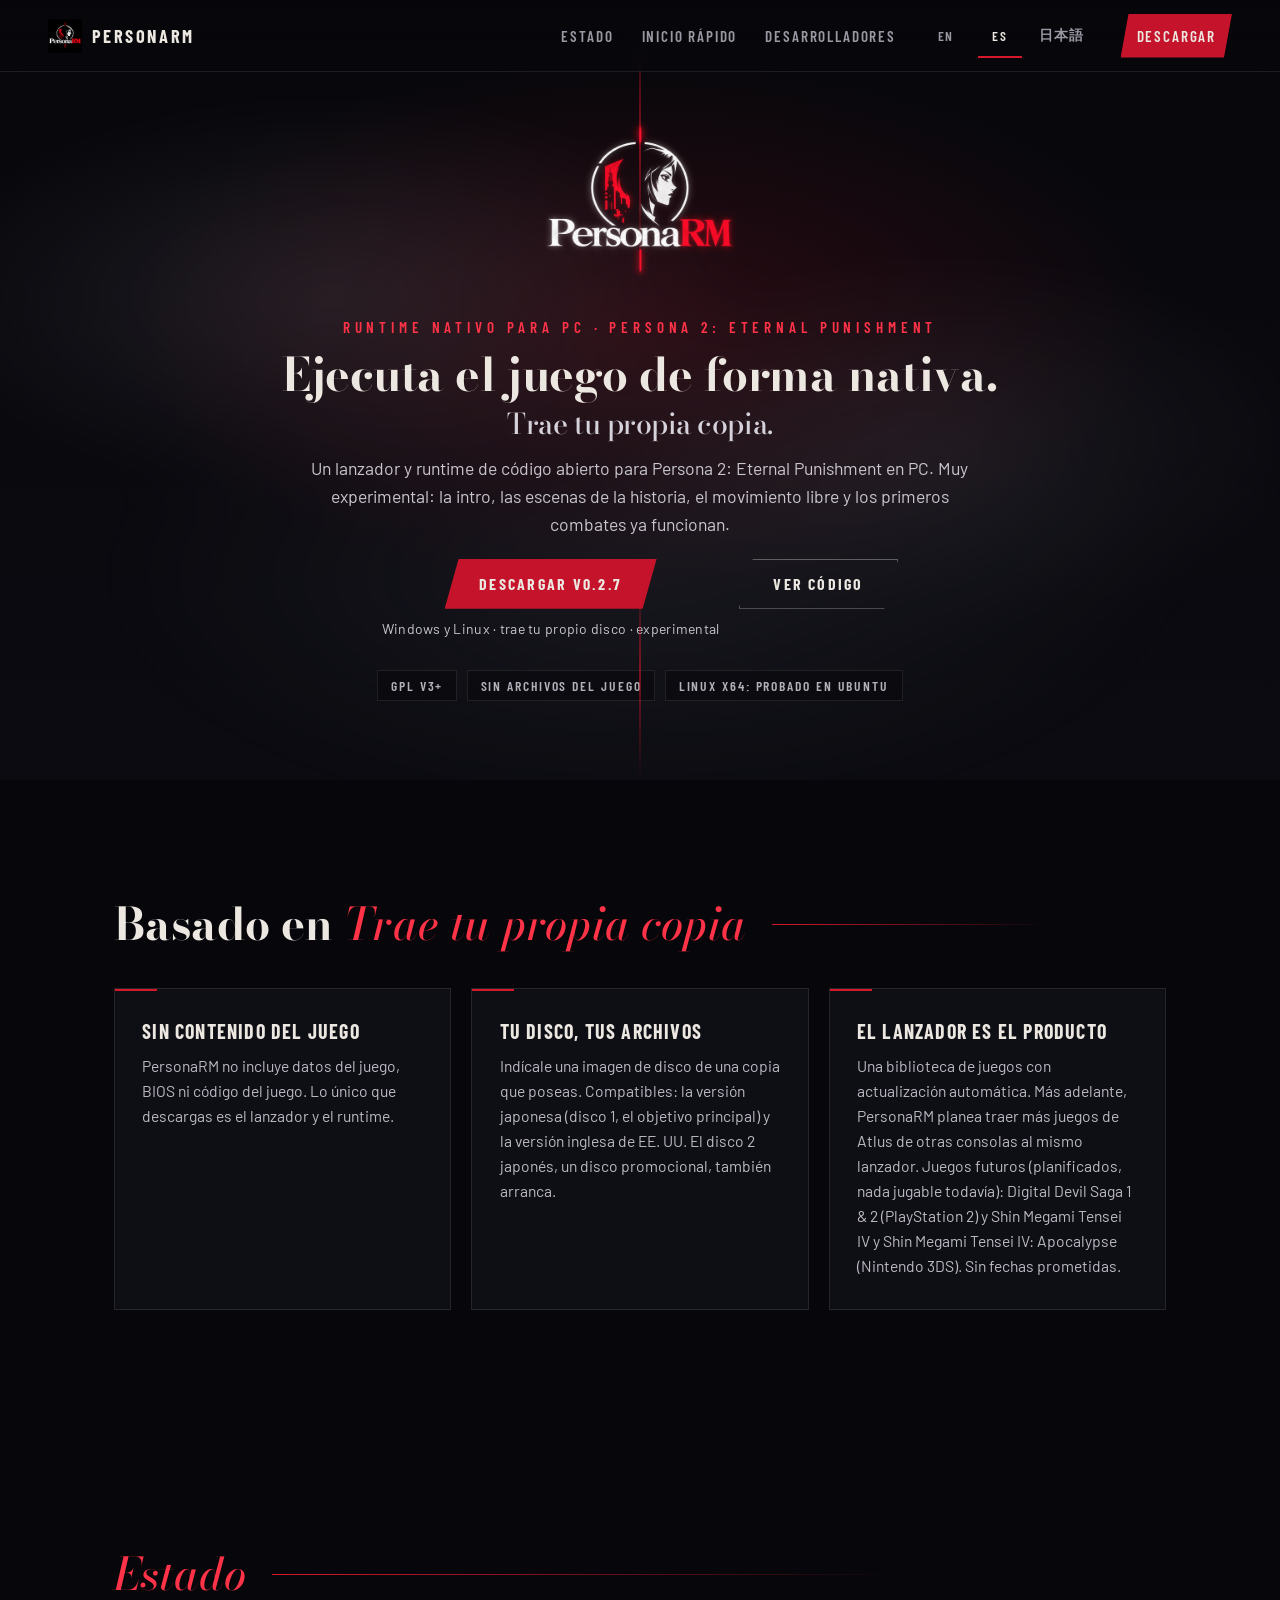
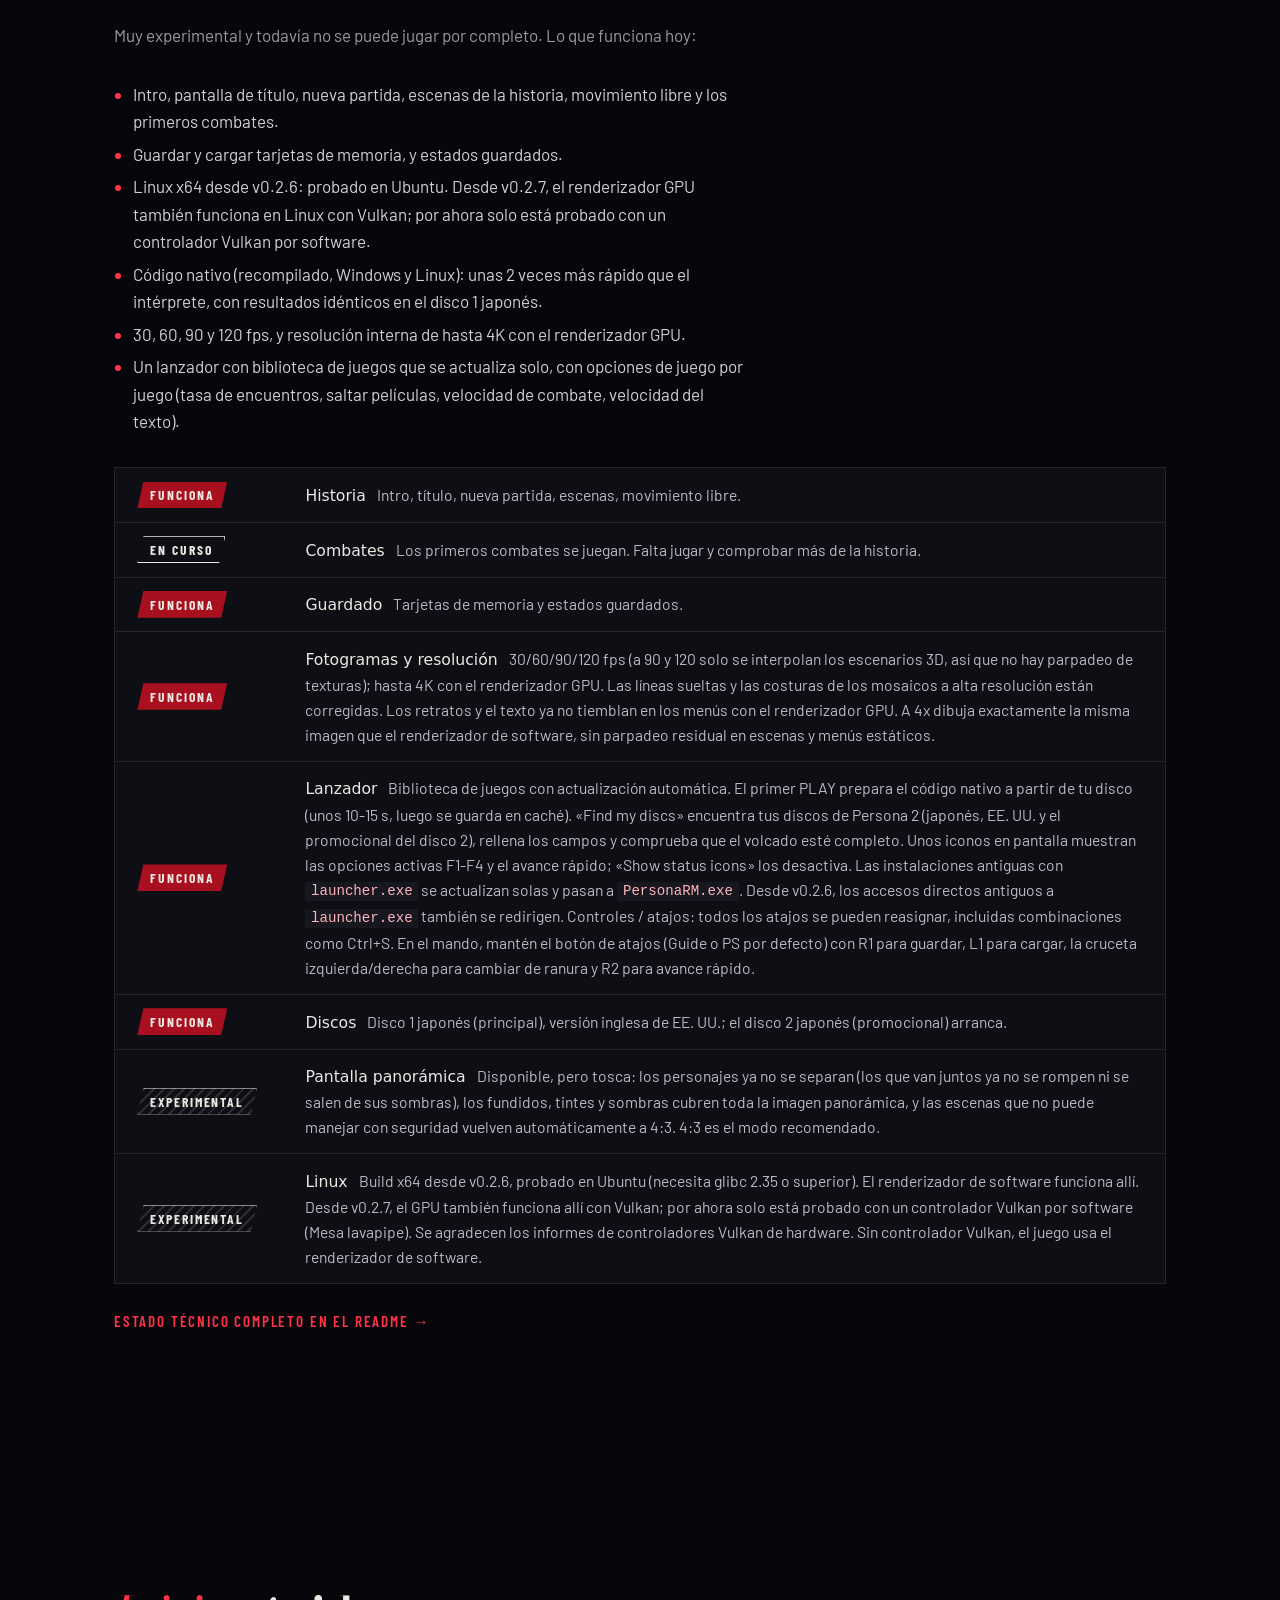
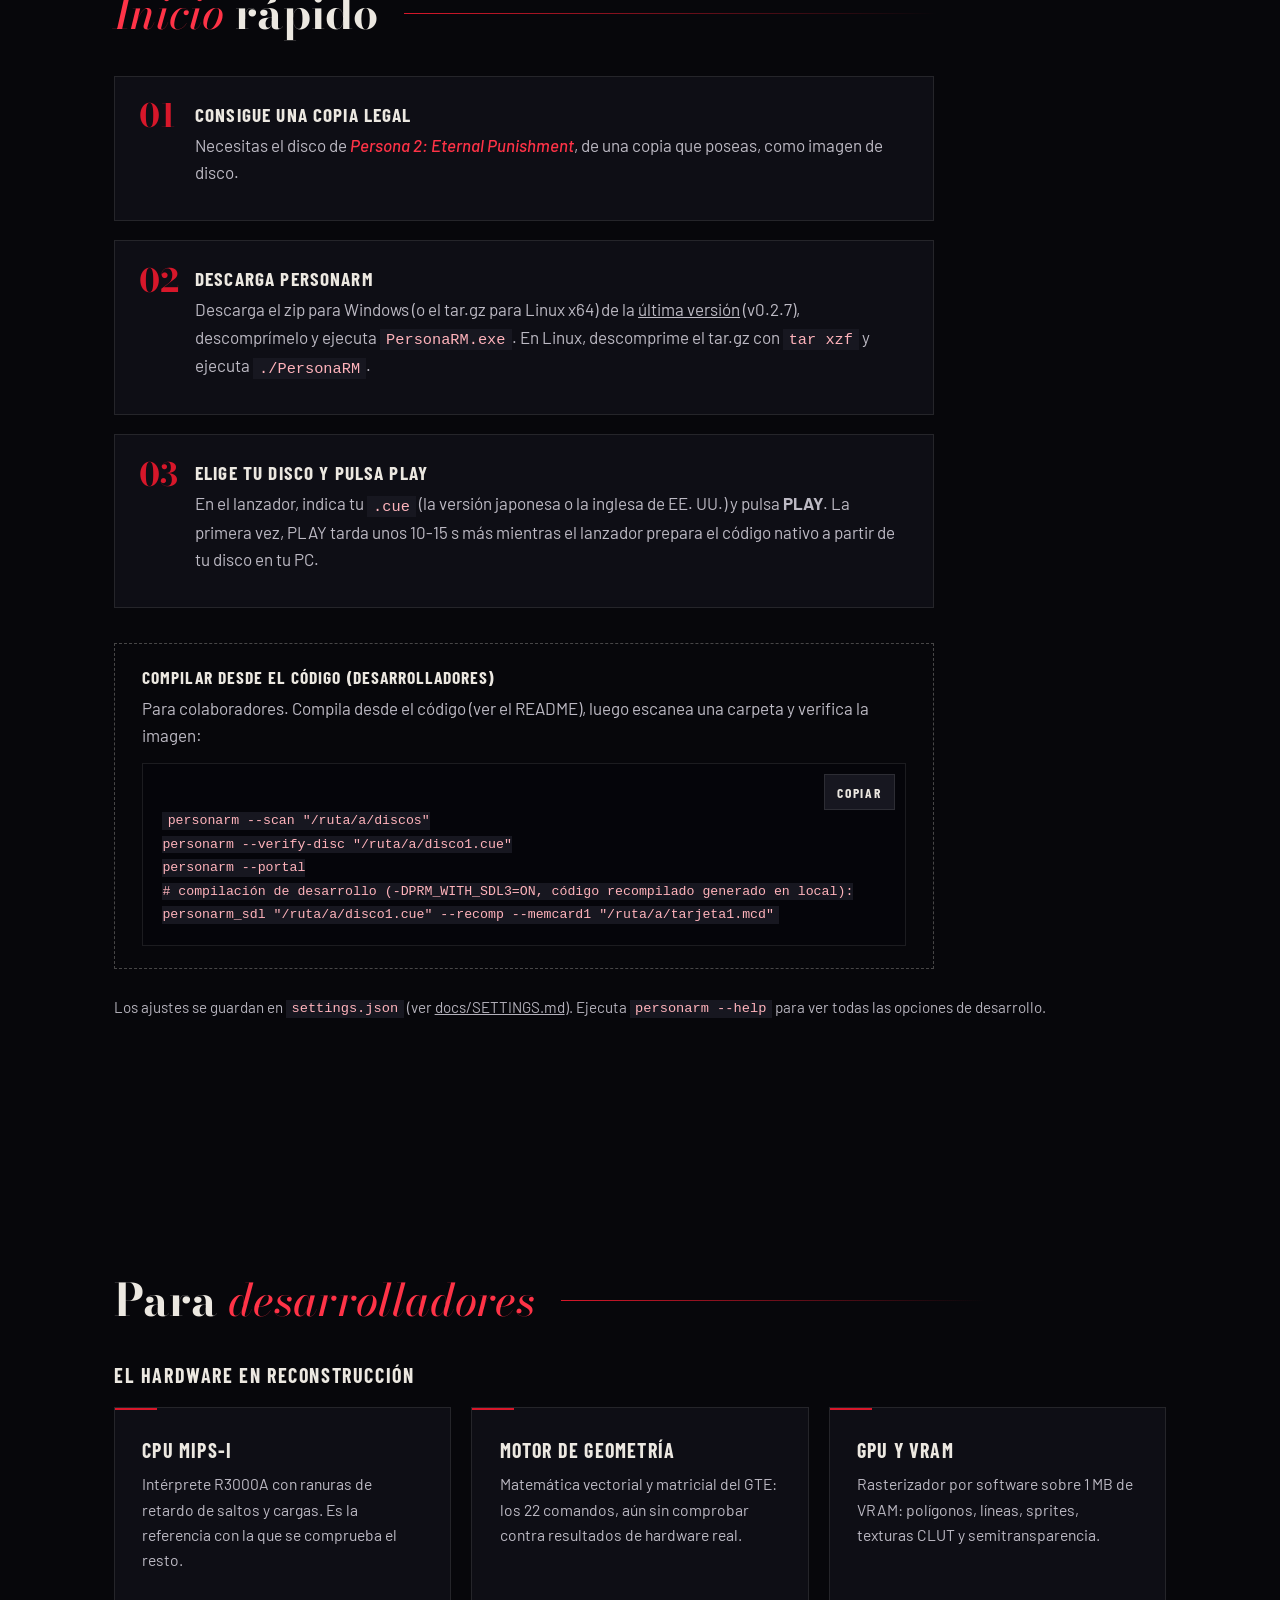
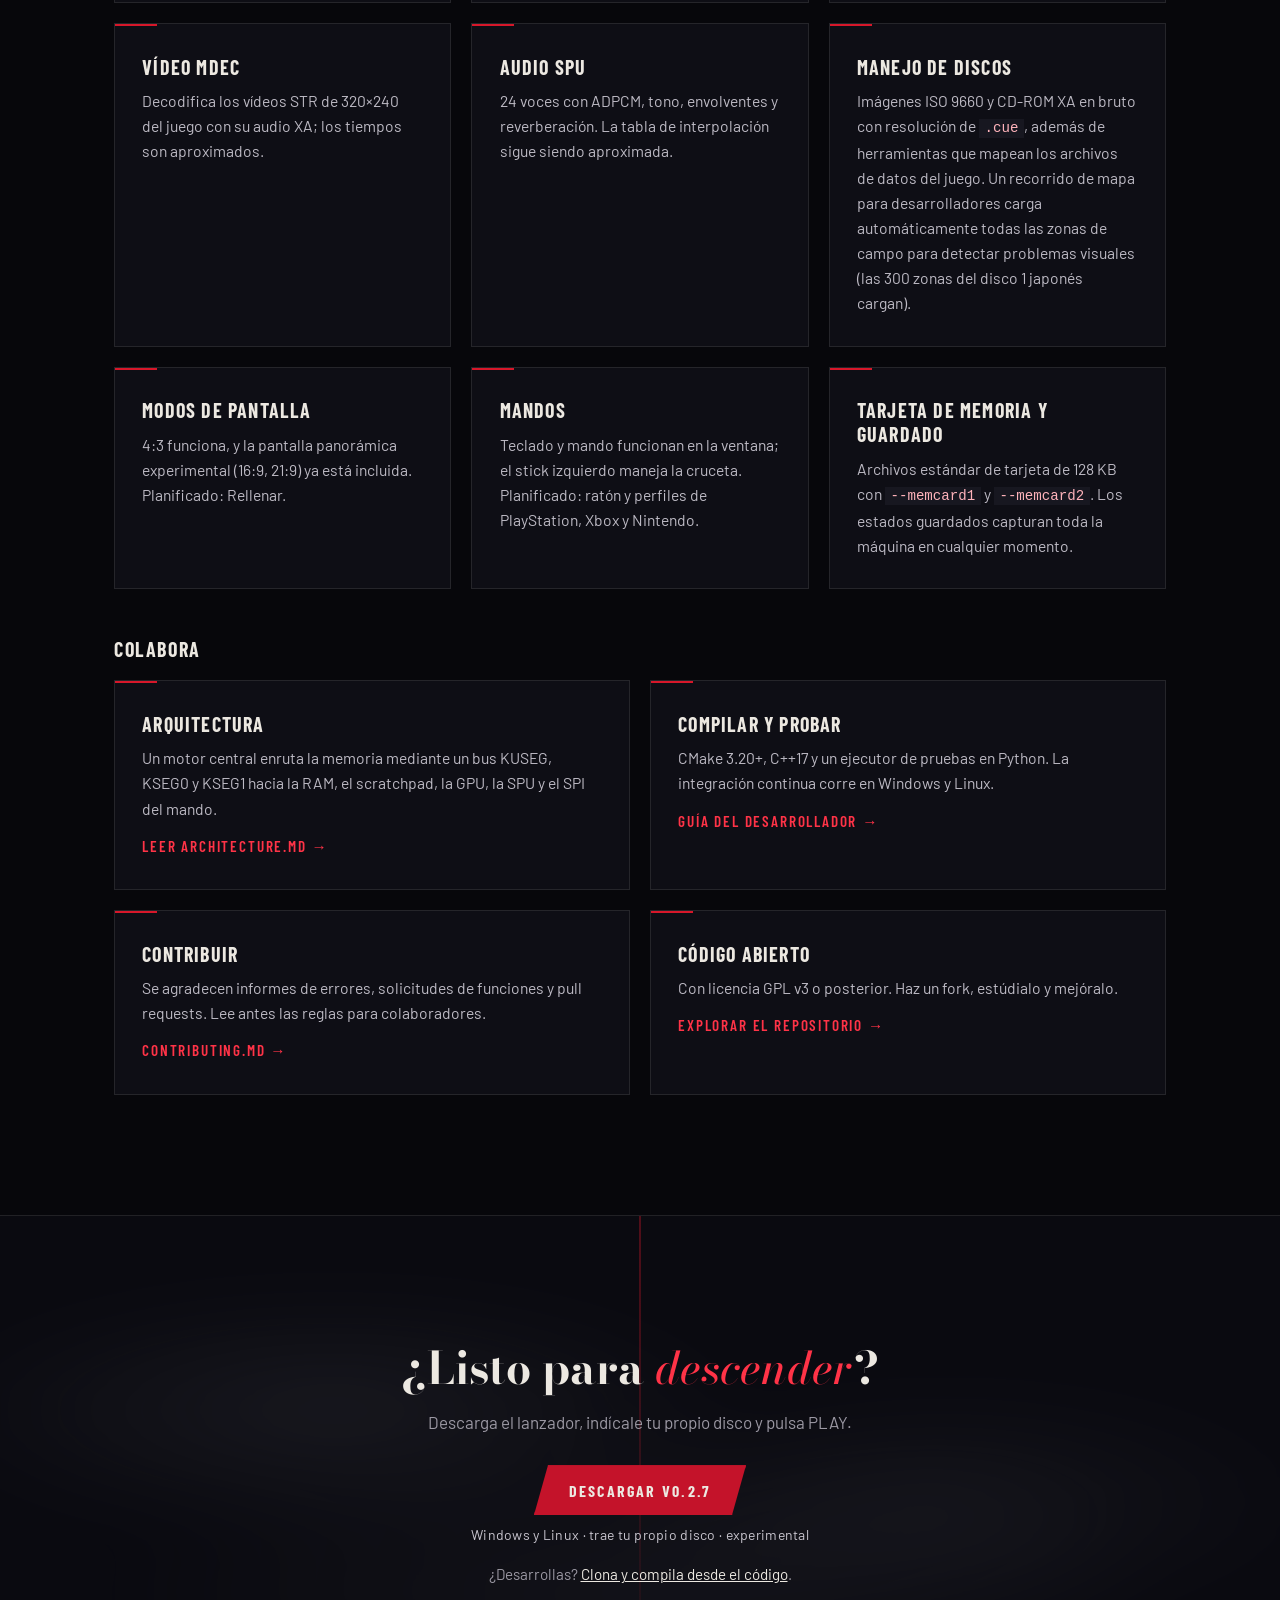
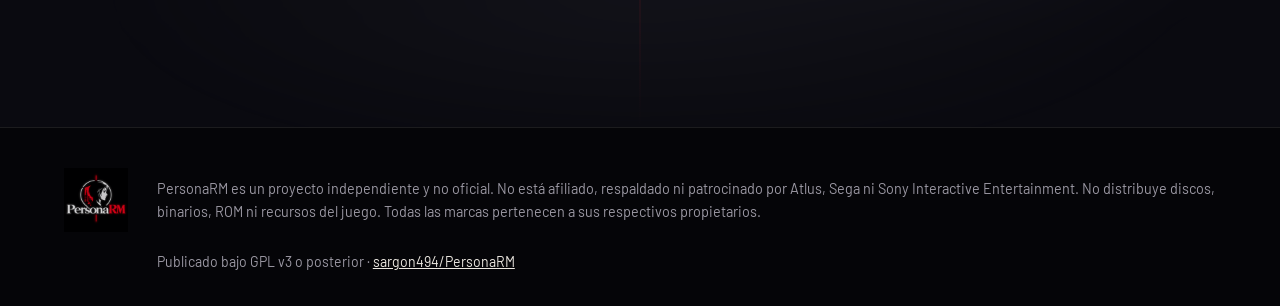
==== commit 261e42bf: "docs: v0.2.7 README and site, GPU renderer on Linux (Vulkan) Co-Authored-By: Claude Haiku 5.5 <norep" ====
--- a/site/es/index.html
+++ b/site/es/index.html
@@ -74,7 +74,7 @@
                 </p>
                 <div class="actions">
                     <div class="dl">
-                        <a class="btn btn-primary" href="https://github.com/sargon494/PersonaRM/releases/latest">Descargar v0.2.6</a>
+                        <a class="btn btn-primary" href="https://github.com/sargon494/PersonaRM/releases/latest">Descargar v0.2.7</a>
                         <small>Windows y Linux · trae tu propio disco · experimental</small>
                     </div>
                     <a class="btn" href="https://github.com/sargon494/PersonaRM">Ver código</a>
@@ -122,7 +122,7 @@
                 <li>Intro, pantalla de título, nueva partida, escenas de la historia, movimiento libre y los primeros
                     combates.</li>
                 <li>Guardar y cargar tarjetas de memoria, y estados guardados.</li>
-                <li>Linux x64 desde v0.2.6: probado en Ubuntu; el renderizador GPU aún no está probado allí.</li>
+                <li>Linux x64 desde v0.2.6: probado en Ubuntu. Desde v0.2.7, el renderizador GPU también funciona en Linux con Vulkan; por ahora solo está probado con un controlador Vulkan por software.</li>
                 <li>Código nativo (recompilado, Windows y Linux): unas 2 veces más rápido que el intérprete, con resultados idénticos en el disco 1 japonés.</li>
                 <li>30, 60, 90 y 120 fps, y resolución interna de hasta 4K con el renderizador GPU.</li>
                 <li>Un lanzador con biblioteca de juegos que se actualiza solo, con opciones de juego por juego (tasa de encuentros, saltar películas, velocidad de combate, velocidad del texto).</li>
@@ -152,7 +152,7 @@
                     <p><strong>Pantalla panorámica</strong> Disponible, pero tosca: los personajes ya no se separan (los que van juntos ya no se rompen ni se salen de sus sombras), los fundidos, tintes y sombras cubren toda la imagen panorámica, y las escenas que no puede manejar con seguridad vuelven automáticamente a 4:3. 4:3 es el modo recomendado.</p>
                 </li>
                 <li><span class="chip experimental">Experimental</span>
-                    <p><strong>Linux</strong> Build x64 desde v0.2.6, probado en Ubuntu (necesita glibc 2.35 o superior). El renderizador de software funciona allí; el GPU aún no está probado.</p>
+                    <p><strong>Linux</strong> Build x64 desde v0.2.6, probado en Ubuntu (necesita glibc 2.35 o superior). El renderizador de software funciona allí. Desde v0.2.7, el GPU también funciona allí con Vulkan; por ahora solo está probado con un controlador Vulkan por software (Mesa lavapipe). Se agradecen los informes de controladores Vulkan de hardware. Sin controlador Vulkan, el juego usa el renderizador de software.</p>
                 </li>
             </ul>
             <p class="fine reveal"><a class="link" href="https://github.com/sargon494/PersonaRM#readme">Estado técnico
@@ -173,7 +173,7 @@
                 <li class="reveal">
                     <h3>Descarga PersonaRM</h3>
                     <p>Descarga el zip para Windows (o el tar.gz para Linux x64) de la <a href="https://github.com/sargon494/PersonaRM/releases/latest">última
-                            versión</a> (v0.2.6), descomprímelo y ejecuta <code>PersonaRM.exe</code>. En Linux, descomprime el tar.gz con <code>tar xzf</code> y ejecuta <code>./PersonaRM</code>.</p>
+                            versión</a> (v0.2.7), descomprímelo y ejecuta <code>PersonaRM.exe</code>. En Linux, descomprime el tar.gz con <code>tar xzf</code> y ejecuta <code>./PersonaRM</code>.</p>
                 </li>
                 <li class="reveal">
                     <h3>Elige tu disco y pulsa PLAY</h3>
@@ -290,7 +290,7 @@
             <h2>¿Listo para <em>descender</em>?</h2>
             <p>Descarga el lanzador, indícale tu propio disco y pulsa PLAY.</p>
             <div class="dl">
-                <a class="btn btn-primary" href="https://github.com/sargon494/PersonaRM/releases/latest">Descargar v0.2.6</a>
+                <a class="btn btn-primary" href="https://github.com/sargon494/PersonaRM/releases/latest">Descargar v0.2.7</a>
                 <small>Windows y Linux · trae tu propio disco · experimental</small>
             </div>
             <p class="dev-note">¿Desarrollas? <a href="https://github.com/sargon494/PersonaRM">Clona y compila desde el código</a>.</p>
